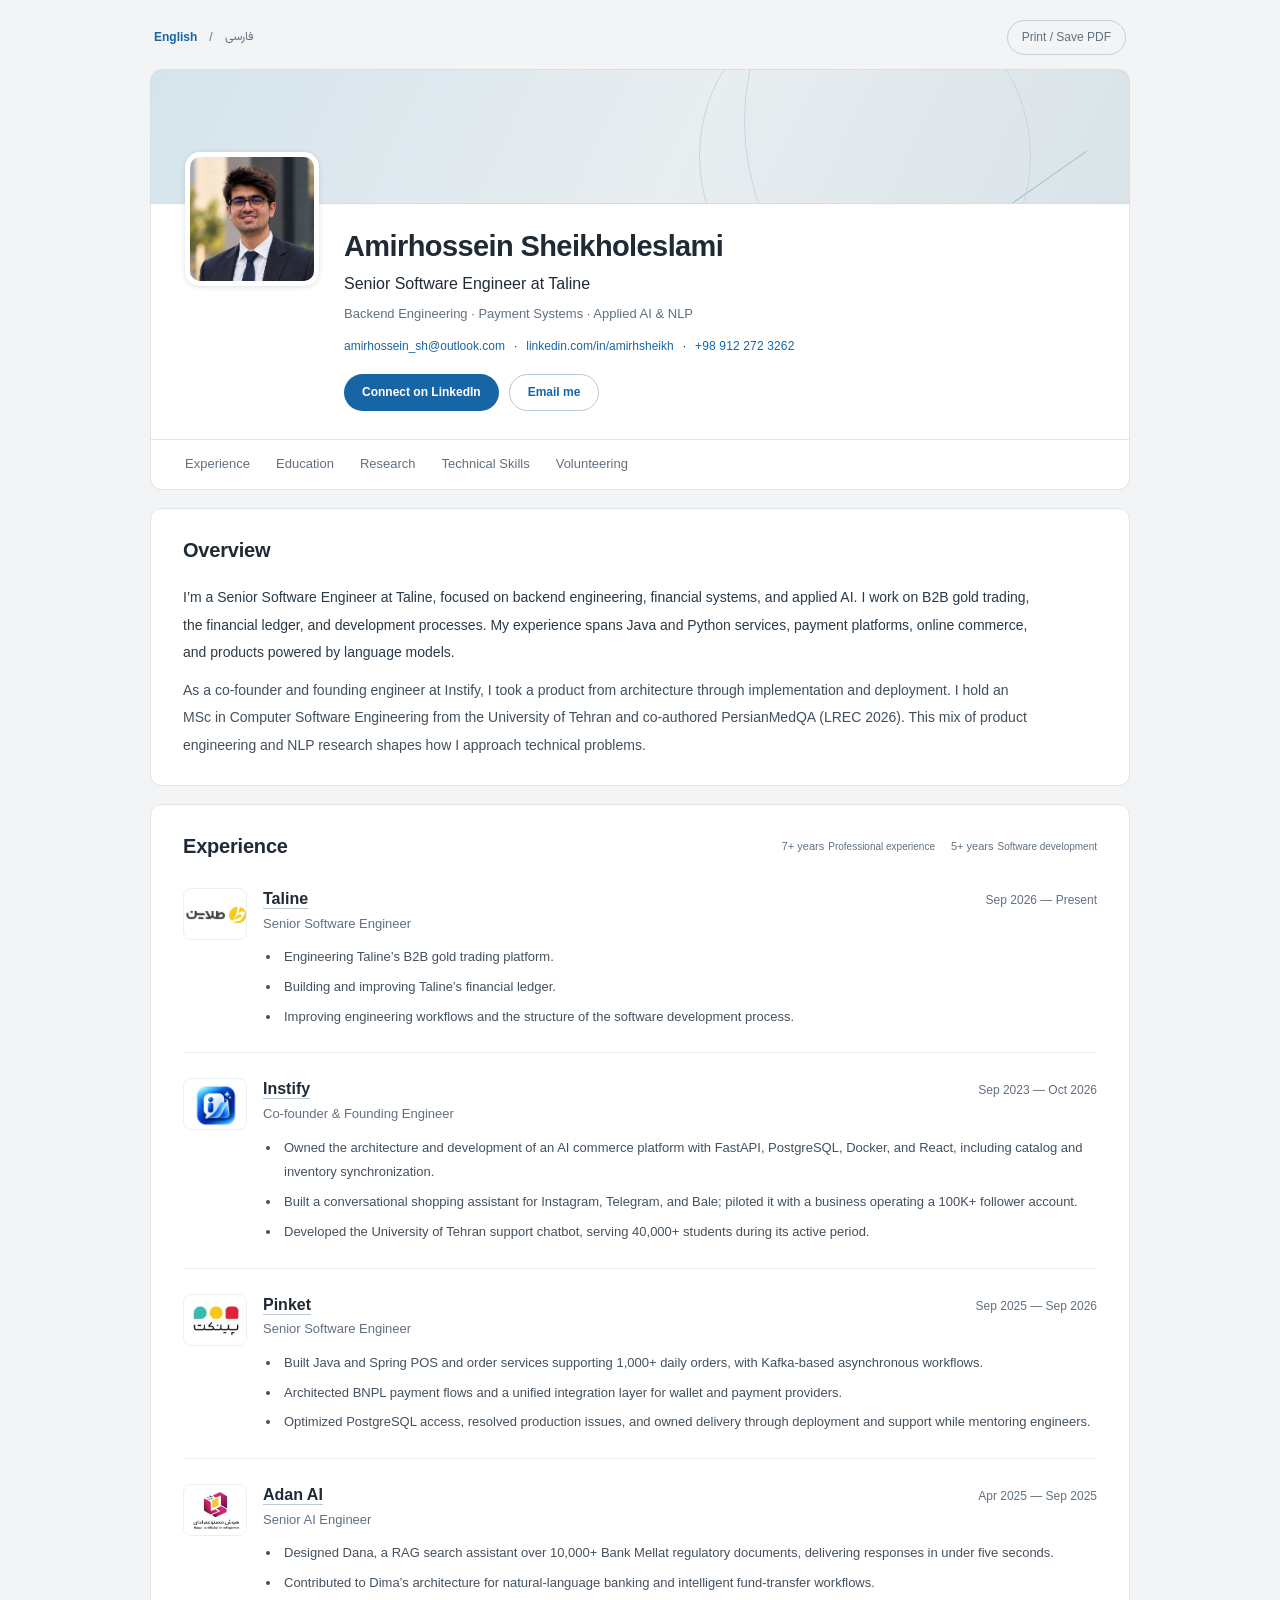
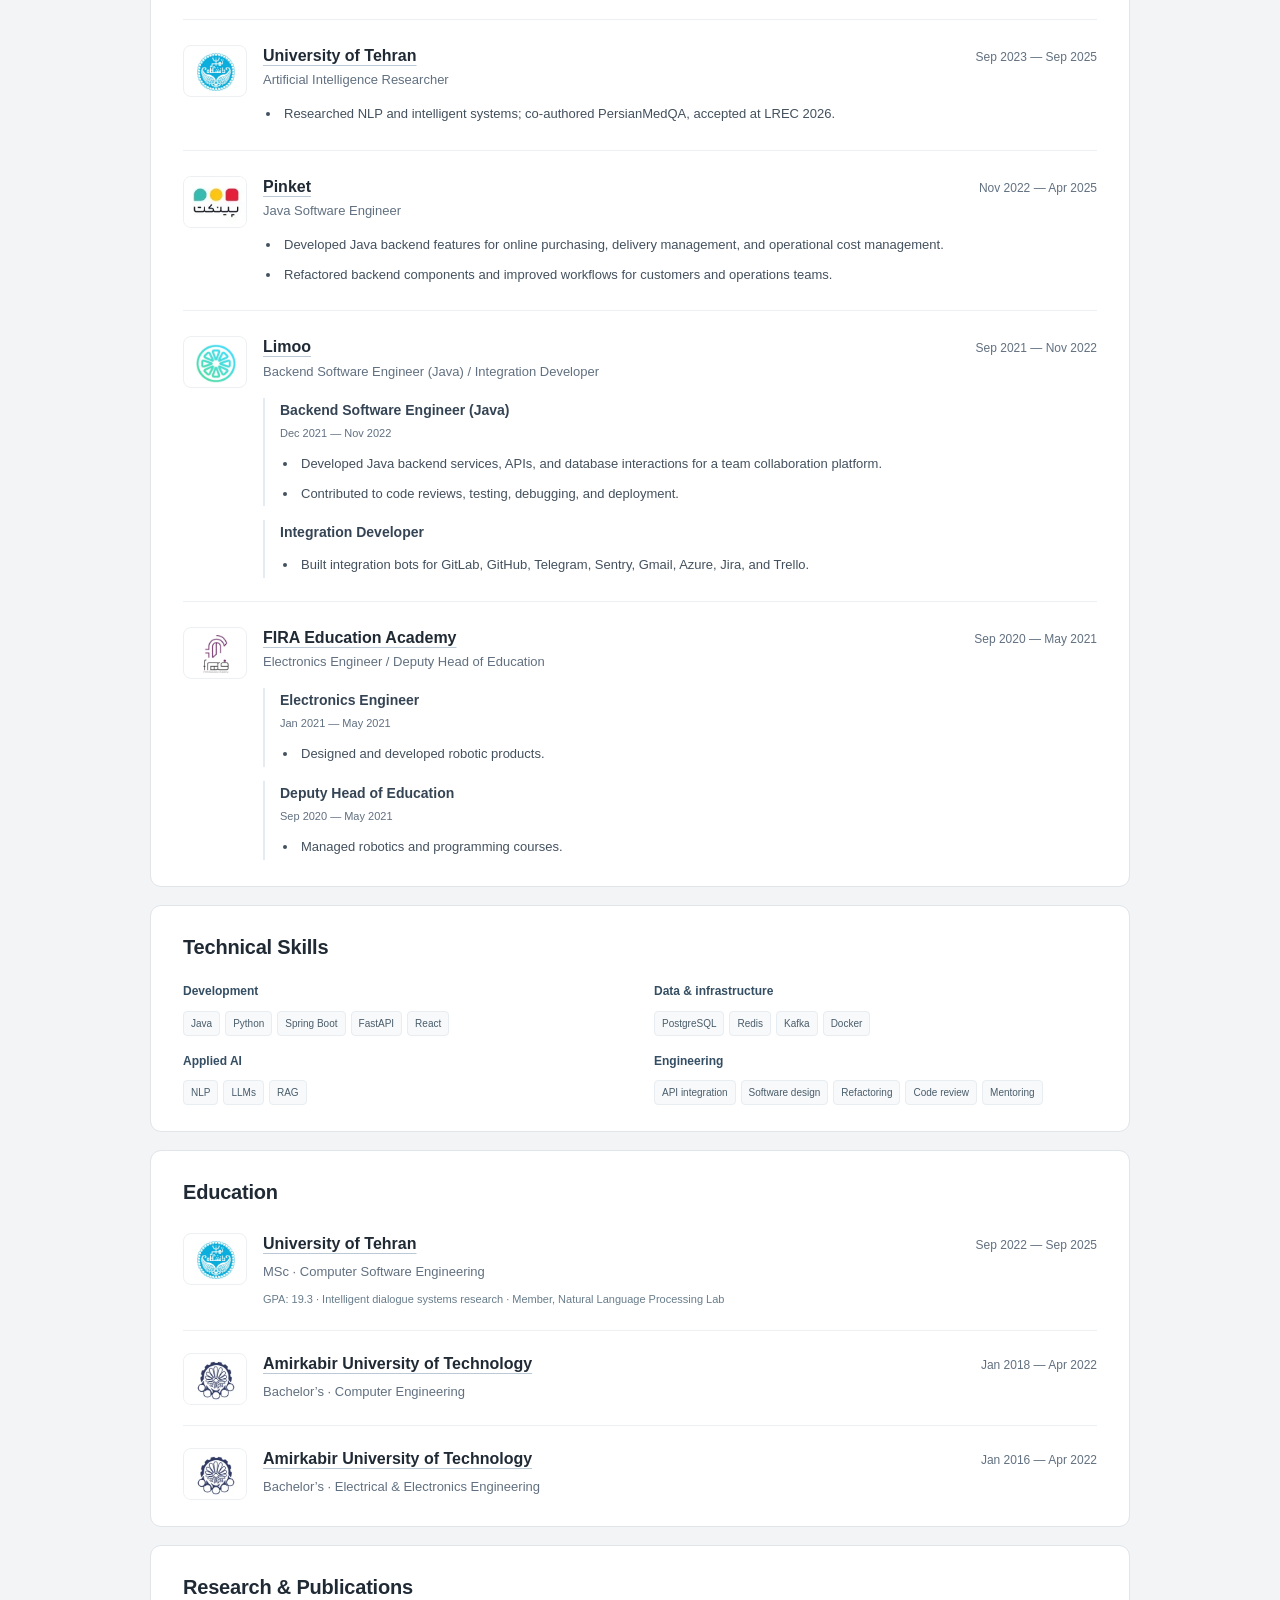
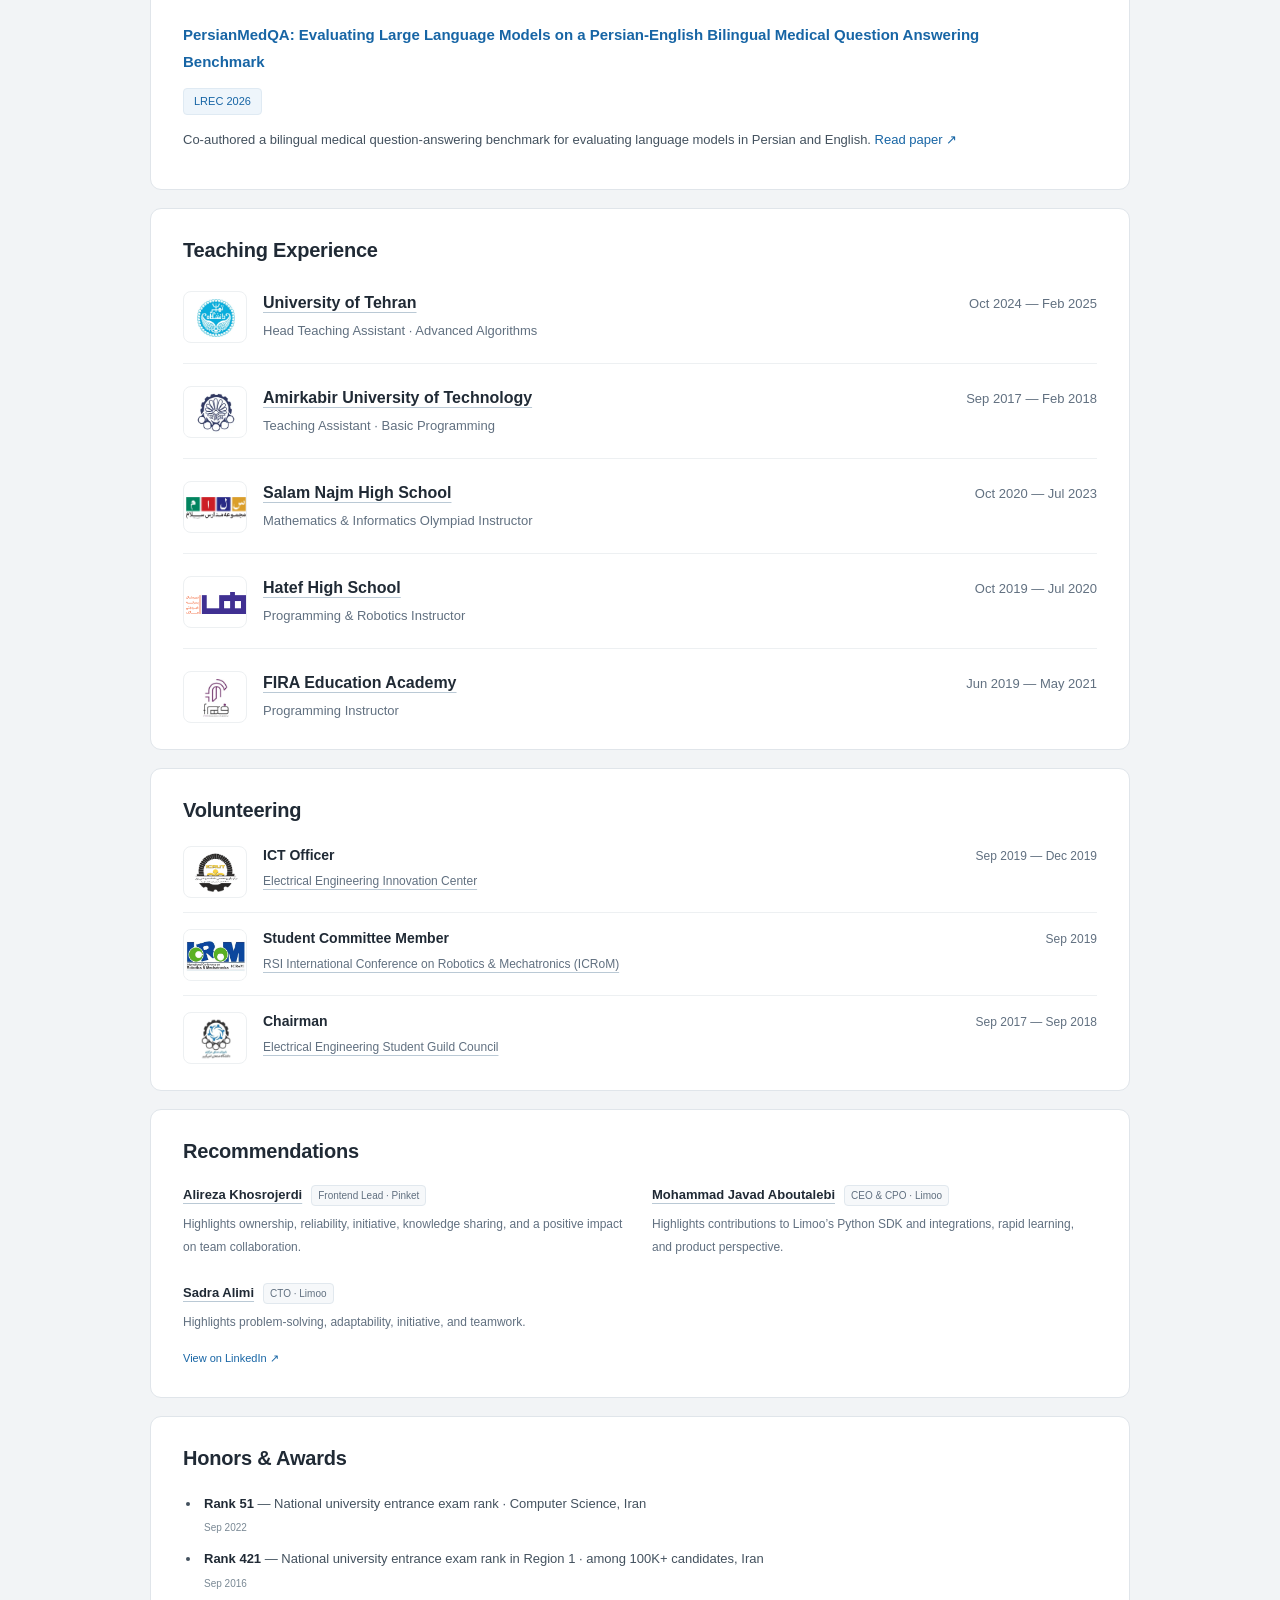
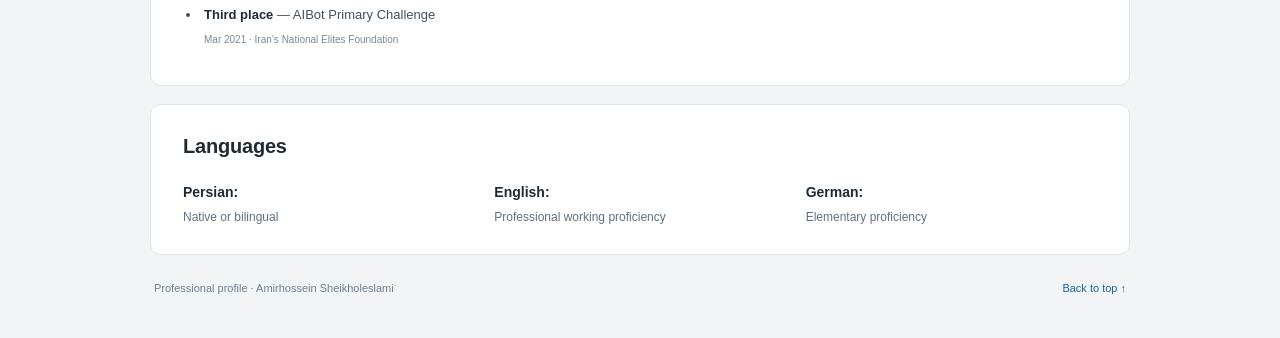
==== index.html @ 7dda1210 "Add recommender role badges and compact two-column print layout" ====
<!doctype html>
<html lang="en" dir="ltr">
<head>
<meta charset="utf-8">
<meta name="viewport" content="width=device-width, initial-scale=1">
<title>Amirhossein Sheikholeslami | Senior Software Engineer · Backend &amp; AI</title>
<meta name="description" content="Amirhossein Sheikholeslami — Senior Software Engineer at Taline. Backend engineering, Java, Python, payment systems, AI products, and NLP research.">
<meta name="author" content="Amirhossein Sheikholeslami">
<meta name="google-site-verification" content="wwUnBysTmKLNeXAAIaMJfHdvh9oscv9MyCBbN1hsWSw">
<meta name="robots" content="index, follow, max-image-preview:large">
<meta name="theme-color" content="#ffffff">
<link rel="canonical" href="https://amirhsheikh.github.io/">
<link rel="alternate" hreflang="en" href="https://amirhsheikh.github.io/">
<link rel="alternate" hreflang="fa" href="https://amirhsheikh.github.io/fa/">
<link rel="alternate" hreflang="x-default" href="https://amirhsheikh.github.io/">
<meta property="og:type" content="profile">
<meta property="og:title" content="Amirhossein Sheikholeslami | Senior Software Engineer · Backend &amp; AI">
<meta property="og:description" content="Amirhossein Sheikholeslami — Senior Software Engineer at Taline. Backend engineering, Java, Python, payment systems, AI products, and NLP research.">
<meta property="og:url" content="https://amirhsheikh.github.io/">
<meta property="og:site_name" content="Amirhossein Sheikholeslami">
<meta property="og:locale" content="en_US">
<meta property="og:locale:alternate" content="fa_IR">
<meta property="og:image" content="https://amirhsheikh.github.io/assets/images/portrait.png">
<meta property="og:image:width" content="1086">
<meta property="og:image:height" content="1448">
<meta property="og:image:alt" content="Portrait of Amirhossein Sheikholeslami">
<meta name="twitter:image" content="https://amirhsheikh.github.io/assets/images/portrait.png">
<meta name="twitter:image:alt" content="Portrait of Amirhossein Sheikholeslami">
<meta name="twitter:card" content="summary">
<meta name="twitter:title" content="Amirhossein Sheikholeslami | Senior Software Engineer · Backend &amp; AI">
<meta name="twitter:description" content="Amirhossein Sheikholeslami — Senior Software Engineer at Taline. Backend engineering, Java, Python, payment systems, AI products, and NLP research.">
<link rel="icon" href="favicon.svg" type="image/svg+xml">

<link rel="stylesheet" href="styles.css">
<script src="app.js" defer></script>
<script type="application/ld+json">{"@context": "https://schema.org", "@type": "ProfilePage", "@id": "https://amirhsheikh.github.io/#profile", "url": "https://amirhsheikh.github.io/", "name": "Amirhossein Sheikholeslami | Senior Software Engineer · Backend & AI", "inLanguage": "en", "mainEntity": {"@type": "Person", "@id": "https://amirhsheikh.github.io/#person", "name": "Amirhossein Sheikholeslami", "alternateName": ["امیرحسین شیخ‌الاسلامی", "amirhsheikh"], "url": "https://amirhsheikh.github.io/", "jobTitle": "Senior Software Engineer", "worksFor": {"@type": "Organization", "name": "Taline", "url": "https://taline.ir/"}, "sameAs": ["https://www.linkedin.com/in/amirhsheikh/"], "alumniOf": [{"@type": "CollegeOrUniversity", "name": "University of Tehran", "url": "https://ut.ac.ir/"}, {"@type": "CollegeOrUniversity", "name": "Amirkabir University of Technology", "url": "https://aut.ac.ir/"}], "knowsAbout": ["Backend engineering", "Java", "Python", "Spring Boot", "PostgreSQL", "Kafka", "Payment systems", "Natural language processing", "Artificial intelligence"], "subjectOf": {"@type": "ScholarlyArticle", "name": "PersianMedQA: Evaluating Large Language Models on a Persian-English Bilingual Medical Question Answering Benchmark", "url": "https://arxiv.org/abs/2506.00250"}, "image": "https://amirhsheikh.github.io/assets/images/portrait.png"}}</script>
</head>
<body>
<a class="skip" href="#main">Skip to content</a>
<div class="toolbar"><nav class="language-switch" aria-label="Select language"><a data-language="en" href="index.html" lang="en" hreflang="en" aria-current="page">English</a><span aria-hidden="true">/</span><a data-language="fa" href="fa/index.html" lang="fa" hreflang="fa">فارسی</a></nav><button type="button" data-print hidden>Print / Save PDF</button></div>
<div class="resume">
<div class="profile-cover" aria-hidden="true"><span></span></div>
<header class="resume-header with-portrait"><div class="portrait-frame"><img class="portrait" src="assets/images/portrait.png" alt="Portrait of Amirhossein Sheikholeslami" width="1086" height="1448" fetchpriority="high"></div><div class="identity"><h1>Amirhossein Sheikholeslami</h1><p class="subtitle">Senior Software Engineer at Taline</p><p class="profile-tagline">Backend Engineering · Payment Systems · Applied AI &amp; NLP</p><address><a href="mailto:amirhossein_sh@outlook.com" dir="ltr">amirhossein_sh@outlook.com</a><span aria-hidden="true"> · </span><a href="https://www.linkedin.com/in/amirhsheikh/" dir="ltr" target="_blank" rel="me noopener noreferrer">linkedin.com/in/amirhsheikh</a><span aria-hidden="true"> · </span><a class="phone-link" href="tel:+989122723262" dir="ltr">+98 912 272 3262</a></address><div class="profile-actions"><a class="primary-action" href="https://www.linkedin.com/in/amirhsheikh/" target="_blank" rel="noopener noreferrer">Connect on LinkedIn</a><a class="secondary-action" href="mailto:amirhossein_sh@outlook.com">Email me</a></div></div></header>
<nav class="section-nav" aria-label="Profile sections"><a href="#experience">Experience</a><a href="#education">Education</a><a href="#research">Research</a><a href="#skills">Technical Skills</a><a href="#volunteering">Volunteering</a></nav>
<main id="main">
<section aria-labelledby="summary"><h2 id="summary">Overview</h2><div class="about-copy"><p>I’m a Senior Software Engineer at Taline, focused on backend engineering, financial systems, and applied AI. I work on B2B gold trading, the financial ledger, and development processes. My experience spans Java and Python services, payment platforms, online commerce, and products powered by language models.</p><p>As a co-founder and founding engineer at Instify, I took a product from architecture through implementation and deployment. I hold an MSc in Computer Software Engineering from the University of Tehran and co-authored PersianMedQA (LREC 2026). This mix of product engineering and NLP research shapes how I approach technical problems.</p></div></section>
<section aria-labelledby="experience"><div class="experience-heading"><h2 id="experience">Experience</h2><div class="experience-highlights" aria-label="Experience at a glance"><div class="experience-metric" title="2019 — Present"><strong data-experience-start="2019-06" data-years-pattern="{years}+ years">7+ years</strong><span>Professional experience</span></div><div class="experience-metric" title="2021 — Present"><strong data-experience-start="2021-09" data-years-pattern="{years}+ years">5+ years</strong><span>Software development</span></div></div></div><article class="entry career-entry has-logo"><span class="logo-frame logo-taline"><img class="company-logo" src="assets/images/taline.webp" alt="" width="64" height="52" loading="lazy" decoding="async"></span><div class="entry-content"><div class="entry-head"><h3><a class="reference-link" href="https://taline.ir/" target="_blank" rel="noopener noreferrer">Taline</a></h3><p class="date">Sep 2026 — Present</p></div><p class="position">Senior Software Engineer</p><ul><li>Engineering Taline’s B2B gold trading platform.</li><li>Building and improving Taline’s financial ledger.</li><li>Improving engineering workflows and the structure of the software development process.</li></ul></div></article><article class="entry career-entry has-logo"><span class="logo-frame logo-instify"><img class="company-logo" src="assets/images/instify.webp" alt="" width="64" height="52" loading="lazy" decoding="async"></span><div class="entry-content"><div class="entry-head"><h3><a class="reference-link" href="https://instify.app/" target="_blank" rel="noopener noreferrer">Instify</a></h3><p class="date">Sep 2023 — Oct 2026</p></div><p class="position">Co-founder &amp; Founding Engineer</p><ul><li>Owned the architecture and development of an AI commerce platform with FastAPI, PostgreSQL, Docker, and React, including catalog and inventory synchronization.</li><li>Built a conversational shopping assistant for Instagram, Telegram, and Bale; piloted it with a business operating a 100K+ follower account.</li><li>Developed the University of Tehran support chatbot, serving 40,000+ students during its active period.</li></ul></div></article><article class="entry career-entry has-logo"><span class="logo-frame logo-pinket"><img class="company-logo" src="assets/images/pinket.webp" alt="" width="64" height="52" loading="lazy" decoding="async"></span><div class="entry-content"><div class="entry-head"><h3><a class="reference-link" href="https://pinket.com/" target="_blank" rel="noopener noreferrer">Pinket</a></h3><p class="date">Sep 2025 — Sep 2026</p></div><p class="position">Senior Software Engineer</p><ul><li>Built Java and Spring POS and order services supporting 1,000+ daily orders, with Kafka-based asynchronous workflows.</li><li>Architected BNPL payment flows and a unified integration layer for wallet and payment providers.</li><li>Optimized PostgreSQL access, resolved production issues, and owned delivery through deployment and support while mentoring engineers.</li></ul></div></article><article class="entry career-entry has-logo"><span class="logo-frame logo-adan"><img class="company-logo" src="assets/images/adan.webp" alt="" width="64" height="52" loading="lazy" decoding="async"></span><div class="entry-content"><div class="entry-head"><h3><a class="reference-link" href="https://adanai.ir/" target="_blank" rel="noopener noreferrer">Adan AI</a></h3><p class="date">Apr 2025 — Sep 2025</p></div><p class="position">Senior AI Engineer</p><ul><li>Designed Dana, a RAG search assistant over 10,000+ Bank Mellat regulatory documents, delivering responses in under five seconds.</li><li>Contributed to Dima’s architecture for natural-language banking and intelligent fund-transfer workflows.</li></ul></div></article><article class="entry career-entry has-logo"><span class="logo-frame logo-ut"><img class="company-logo" src="assets/images/ut.webp" alt="" width="64" height="52" loading="lazy" decoding="async"></span><div class="entry-content"><div class="entry-head"><h3><a class="reference-link" href="https://ut.ac.ir/" target="_blank" rel="noopener noreferrer">University of Tehran</a></h3><p class="date">Sep 2023 — Sep 2025</p></div><p class="position">Artificial Intelligence Researcher</p><ul><li>Researched NLP and intelligent systems; co-authored PersianMedQA, accepted at LREC 2026.</li></ul></div></article><article class="entry career-entry has-logo"><span class="logo-frame logo-pinket"><img class="company-logo" src="assets/images/pinket.webp" alt="" width="64" height="52" loading="lazy" decoding="async"></span><div class="entry-content"><div class="entry-head"><h3><a class="reference-link" href="https://pinket.com/" target="_blank" rel="noopener noreferrer">Pinket</a></h3><p class="date">Nov 2022 — Apr 2025</p></div><p class="position">Java Software Engineer</p><ul><li>Developed Java backend features for online purchasing, delivery management, and operational cost management.</li><li>Refactored backend components and improved workflows for customers and operations teams.</li></ul></div></article><article class="entry career-entry has-logo"><span class="logo-frame logo-limoo"><img class="company-logo" src="assets/images/limoo.webp" alt="" width="64" height="52" loading="lazy" decoding="async"></span><div class="entry-content"><div class="entry-head"><h3><a class="reference-link" href="https://www.linkedin.com/company/limoo-im/" target="_blank" rel="noopener noreferrer">Limoo</a></h3><p class="date">Sep 2021 — Nov 2022</p></div><p class="position">Backend Software Engineer (Java) / Integration Developer</p><div class="subrole"><h4>Backend Software Engineer (Java)</h4><p class="subrole-date">Dec 2021 — Nov 2022</p><ul><li>Developed Java backend services, APIs, and database interactions for a team collaboration platform.</li><li>Contributed to code reviews, testing, debugging, and deployment.</li></ul></div><div class="subrole"><h4>Integration Developer</h4><ul><li>Built integration bots for GitLab, GitHub, Telegram, Sentry, Gmail, Azure, Jira, and Trello.</li></ul></div></div></article><article class="entry career-entry has-logo"><span class="logo-frame logo-fira"><img class="company-logo" src="assets/images/fira.webp" alt="" width="64" height="52" loading="lazy" decoding="async"></span><div class="entry-content"><div class="entry-head"><h3><a class="reference-link" href="https://firaedu.ir/" target="_blank" rel="noopener noreferrer">FIRA Education Academy</a></h3><p class="date">Sep 2020 — May 2021</p></div><p class="position">Electronics Engineer / Deputy Head of Education</p><div class="subrole"><h4>Electronics Engineer</h4><p class="subrole-date">Jan 2021 — May 2021</p><ul><li>Designed and developed robotic products.</li></ul></div><div class="subrole"><h4>Deputy Head of Education</h4><p class="subrole-date">Sep 2020 — May 2021</p><ul><li>Managed robotics and programming courses.</li></ul></div></div></article></section>
<section aria-labelledby="skills"><h2 id="skills">Technical Skills</h2><div class="skill-grid"><article class="skill-card"><h3>Development</h3><ul class="skill-tags"><li lang="en" dir="ltr">Java</li><li lang="en" dir="ltr">Python</li><li lang="en" dir="ltr">Spring Boot</li><li lang="en" dir="ltr">FastAPI</li><li lang="en" dir="ltr">React</li></ul></article><article class="skill-card"><h3>Data &amp; infrastructure</h3><ul class="skill-tags"><li lang="en" dir="ltr">PostgreSQL</li><li lang="en" dir="ltr">Redis</li><li lang="en" dir="ltr">Kafka</li><li lang="en" dir="ltr">Docker</li></ul></article><article class="skill-card"><h3>Applied AI</h3><ul class="skill-tags"><li lang="en" dir="ltr">NLP</li><li lang="en" dir="ltr">LLMs</li><li lang="en" dir="ltr">RAG</li></ul></article><article class="skill-card"><h3>Engineering</h3><ul class="skill-tags"><li lang="en" dir="ltr">API integration</li><li lang="en" dir="ltr">Software design</li><li lang="en" dir="ltr">Refactoring</li><li lang="en" dir="ltr">Code review</li><li lang="en" dir="ltr">Mentoring</li></ul></article></div></section>
<section aria-labelledby="education"><h2 id="education">Education</h2><article class="entry education-entry has-logo"><span class="logo-frame logo-ut"><img class="company-logo" src="assets/images/ut.webp" alt="" width="64" height="52" loading="lazy" decoding="async"></span><div class="entry-content"><div class="entry-head"><h3><a class="reference-link" href="https://ut.ac.ir/" target="_blank" rel="noopener noreferrer">University of Tehran</a></h3><span class="date">Sep 2022 — Sep 2025</span></div><p>MSc · Computer Software Engineering</p><p class="academic-note">GPA: 19.3 · Intelligent dialogue systems research · Member, Natural Language Processing Lab</p></div></article><article class="entry education-entry has-logo"><span class="logo-frame logo-aut"><img class="company-logo" src="assets/images/aut.webp" alt="" width="64" height="52" loading="lazy" decoding="async"></span><div class="entry-content"><div class="entry-head"><h3><a class="reference-link" href="https://aut.ac.ir/" target="_blank" rel="noopener noreferrer">Amirkabir University of Technology</a></h3><span class="date">Jan 2018 — Apr 2022</span></div><p>Bachelor’s · Computer Engineering</p></div></article><article class="entry education-entry has-logo"><span class="logo-frame logo-aut"><img class="company-logo" src="assets/images/aut.webp" alt="" width="64" height="52" loading="lazy" decoding="async"></span><div class="entry-content"><div class="entry-head"><h3><a class="reference-link" href="https://aut.ac.ir/" target="_blank" rel="noopener noreferrer">Amirkabir University of Technology</a></h3><span class="date">Jan 2016 — Apr 2022</span></div><p>Bachelor’s · Electrical &amp; Electronics Engineering</p></div></article></section>
<section aria-labelledby="research"><h2 id="research">Research &amp; Publications</h2><article class="entry publication"><h3 lang="en" dir="ltr"><a href="https://arxiv.org/abs/2506.00250" target="_blank" rel="noopener noreferrer">PersianMedQA: Evaluating Large Language Models on a Persian-English Bilingual Medical Question Answering Benchmark</a></h3><p class="venue" dir="ltr">LREC 2026</p><p>Co-authored a bilingual medical question-answering benchmark for evaluating language models in Persian and English. <a href="https://arxiv.org/abs/2506.00250" target="_blank" rel="noopener noreferrer">Read paper ↗</a></p></article></section>
<section aria-labelledby="teaching"><h2 id="teaching">Teaching Experience</h2><div class="teaching-list"><article class="entry education-entry has-logo teaching-entry"><span class="logo-frame logo-ut"><img class="company-logo" src="assets/images/ut.webp" alt="" width="64" height="52" loading="lazy" decoding="async"></span><div class="entry-content"><div class="entry-head"><h3><a class="reference-link" href="https://ut.ac.ir/" target="_blank" rel="noopener noreferrer">University of Tehran</a></h3><p class="date">Oct 2024 — Feb 2025</p></div><p>Head Teaching Assistant · Advanced Algorithms</p></div></article><article class="entry education-entry has-logo teaching-entry"><span class="logo-frame logo-aut"><img class="company-logo" src="assets/images/aut.webp" alt="" width="64" height="52" loading="lazy" decoding="async"></span><div class="entry-content"><div class="entry-head"><h3><a class="reference-link" href="https://aut.ac.ir/" target="_blank" rel="noopener noreferrer">Amirkabir University of Technology</a></h3><p class="date">Sep 2017 — Feb 2018</p></div><p>Teaching Assistant · Basic Programming</p></div></article><article class="entry education-entry has-logo teaching-entry"><span class="logo-frame logo-salam"><img class="company-logo" src="assets/images/salam.png" alt="" width="64" height="52" loading="lazy" decoding="async"></span><div class="entry-content"><div class="entry-head"><h3><a class="reference-link" href="https://salamsch.org/branches/najm-sagheb/" target="_blank" rel="noopener noreferrer">Salam Najm High School</a></h3><p class="date">Oct 2020 — Jul 2023</p></div><p>Mathematics &amp; Informatics Olympiad Instructor</p></div></article><article class="entry education-entry has-logo teaching-entry"><span class="logo-frame logo-hatef"><img class="company-logo" src="assets/images/hatef.png" alt="" width="64" height="52" loading="lazy" decoding="async"></span><div class="entry-content"><div class="entry-head"><h3><a class="reference-link" href="https://hatefschool.ir/" target="_blank" rel="noopener noreferrer">Hatef High School</a></h3><p class="date">Oct 2019 — Jul 2020</p></div><p>Programming &amp; Robotics Instructor</p></div></article><article class="entry education-entry has-logo teaching-entry"><span class="logo-frame logo-fira"><img class="company-logo" src="assets/images/fira.webp" alt="" width="64" height="52" loading="lazy" decoding="async"></span><div class="entry-content"><div class="entry-head"><h3><a class="reference-link" href="https://firaedu.ir/" target="_blank" rel="noopener noreferrer">FIRA Education Academy</a></h3><p class="date">Jun 2019 — May 2021</p></div><p>Programming Instructor</p></div></article></div></section>
<section aria-labelledby="volunteering"><h2 id="volunteering">Volunteering</h2><div class="volunteer-list"><article class="volunteer-entry"><span class="logo-frame logo-icaut"><img class="company-logo" src="assets/images/icaut.png" alt="" width="64" height="52" loading="lazy" decoding="async"></span><div><div class="entry-head"><h3>ICT Officer</h3><p class="date">Sep 2019 — Dec 2019</p></div><p><a class="reference-link" href="https://aut.ac.ir/" target="_blank" rel="noopener noreferrer">Electrical Engineering Innovation Center</a></p></div></article><article class="volunteer-entry"><span class="logo-frame logo-icrom"><img class="company-logo" src="assets/images/icrom.png" alt="" width="64" height="52" loading="lazy" decoding="async"></span><div><div class="entry-head"><h3>Student Committee Member</h3><p class="date">Sep 2019</p></div><p><a class="reference-link" href="https://www.linkedin.com/company/icrom/" target="_blank" rel="noopener noreferrer">RSI International Conference on Robotics &amp; Mechatronics (ICRoM)</a></p></div></article><article class="volunteer-entry"><span class="logo-frame logo-council"><img class="company-logo" src="assets/images/council.png" alt="" width="64" height="52" loading="lazy" decoding="async"></span><div><div class="entry-head"><h3>Chairman</h3><p class="date">Sep 2017 — Sep 2018</p></div><p><a class="reference-link" href="https://aut.ac.ir/" target="_blank" rel="noopener noreferrer">Electrical Engineering Student Guild Council</a></p></div></article></div></section>
<section aria-labelledby="recommendations"><h2 id="recommendations">Recommendations</h2><div class="recommendations-list"><article><div class="recommender-heading"><h3><a class="reference-link" href="https://www.linkedin.com/in/alireza-khosrojerdi-11bb021b1/" target="_blank" rel="noopener noreferrer">Alireza Khosrojerdi</a></h3><span class="role-badge" title="Role at the time of recommendation">Frontend Lead · Pinket</span></div><p>Highlights ownership, reliability, initiative, knowledge sharing, and a positive impact on team collaboration.</p></article><article><div class="recommender-heading"><h3><a class="reference-link" href="https://www.linkedin.com/in/mohammad-javad-aboutalebi/" target="_blank" rel="noopener noreferrer">Mohammad Javad Aboutalebi</a></h3><span class="role-badge" title="Role at the time of recommendation">CEO &amp; CPO · Limoo</span></div><p>Highlights contributions to Limoo’s Python SDK and integrations, rapid learning, and product perspective.</p></article><article><div class="recommender-heading"><h3><a class="reference-link" href="https://www.linkedin.com/in/sadra-alimi-7aa583171/" target="_blank" rel="noopener noreferrer">Sadra Alimi</a></h3><span class="role-badge" title="Role at the time of recommendation">CTO · Limoo</span></div><p>Highlights problem-solving, adaptability, initiative, and teamwork.</p></article></div><a class="section-source" href="https://www.linkedin.com/in/amirhsheikh/" target="_blank" rel="noopener noreferrer">View on LinkedIn ↗</a></section>
<section aria-labelledby="honors"><h2 id="honors">Honors &amp; Awards</h2><ul class="honors"><li><div><strong>Rank 51</strong> — National university entrance exam rank · Computer Science, Iran</div><span class="honor-date">Sep 2022</span></li><li><div><strong>Rank 421</strong> — National university entrance exam rank in Region 1 · among 100K+ candidates, Iran</div><span class="honor-date">Sep 2016</span></li><li><div><strong>Third place</strong> — AIBot Primary Challenge</div><span class="honor-date">Mar 2021 · Iran’s National Elites Foundation</span></li></ul></section>
<section aria-labelledby="languages"><h2 id="languages">Languages</h2><ul class="languages-list"><li><strong>Persian:</strong> Native or bilingual</li><li><strong>English:</strong> Professional working proficiency</li><li><strong>German:</strong> Elementary proficiency</li></ul></section>
</main>
<footer><span>Professional profile · Amirhossein Sheikholeslami</span><a href="#main">Back to top ↑</a></footer>
</div>
</body>
</html>
---- styles.css ----
@font-face{font-family:Vazirmatn;src:url('assets/fonts/Vazirmatn.woff2') format('woff2');font-weight:100 900;font-display:swap}
@font-face{font-family:'Latin Modern';src:url('assets/fonts/lmroman10-regular.otf') format('opentype');font-weight:400;font-display:swap}
@font-face{font-family:'Latin Modern';src:url('assets/fonts/lmroman10-bold.otf') format('opentype');font-weight:700;font-display:swap}
:root{color-scheme:light;--ink:#202a35;--muted:#617080;--line:#e0e5ea;--blue:#1765a5;--paper:#fff;--surface:#f2f4f6}*{box-sizing:border-box}html{scroll-behavior:smooth;scroll-padding-top:24px}body{margin:0;background:var(--surface);color:var(--ink);font:15px/1.75 -apple-system,BlinkMacSystemFont,'Segoe UI',Arial,sans-serif;-webkit-font-smoothing:antialiased}a{color:var(--blue);text-decoration:none;text-underline-offset:3px}a:hover{text-decoration:underline}a:focus-visible,button:focus-visible{outline:3px solid #1765a5;outline-offset:4px}button{font:inherit;cursor:pointer}button[hidden]{display:none}.toolbar{max-width:980px;margin:auto;padding:20px 4px 14px;display:flex;justify-content:space-between;align-items:center;gap:20px;font-size:12px;color:var(--muted)}.language-switch{display:flex;gap:12px;align-items:center;direction:ltr}.language-switch a{padding:4px 0;color:var(--muted)}.language-switch a[aria-current=page]{color:var(--blue);font-weight:700}.language-switch a[lang=fa]{font-family:Vazirmatn,Tahoma,sans-serif}.toolbar button{padding:6px 14px;border:1px solid #c6cfd7;border-radius:18px;background:transparent;color:var(--muted);font-size:12px}.toolbar button:hover{background:#fff}.resume{max-width:980px;margin:0 auto 40px}.profile-cover{height:135px;background:#dce6ec;position:relative;overflow:hidden;border:1px solid #d3dfe6;border-radius:12px 12px 0 0;background-image:linear-gradient(115deg,#d5e4ec,#e8edf0 55%,#d9e3e8)}.profile-cover:before,.profile-cover:after{content:'';position:absolute;inset-inline-end:10%;top:-80px;width:330px;height:330px;border:1px solid #c6d6df;border-radius:50%}.profile-cover:after{inset-inline-end:-12%;top:-200px;width:500px;height:500px}.profile-cover span{position:absolute;bottom:25px;inset-inline-end:34px;width:92px;height:1px;background:#a9beca;transform:rotate(-35deg)}.resume-header{background:white;padding:28px 34px;border:1px solid var(--line);border-top:0;text-align:start}.resume-header.with-portrait{display:flex;align-items:flex-start;gap:25px;padding-top:0}.portrait-frame{position:relative;flex:0 0 134px;width:134px;height:134px;overflow:hidden;border-radius:15px;background:#fff;border:5px solid white;box-shadow:0 1px 5px #192a3b25;margin-top:-52px;z-index:1}.portrait-frame .portrait{display:block;position:absolute;width:180%;max-width:none;height:auto;left:-35%;top:-27%}.identity{min-width:0;flex:1;padding-top:22px}h1{margin:0 0 3px;font-size:29px;line-height:1.4;font-weight:700;letter-spacing:-.6px}.subtitle{font-size:16px;margin:0 0 5px;font-weight:500}.profile-tagline{font-size:13px;line-height:1.7;color:var(--muted);margin:0 0 10px}.resume-header address{font-style:normal;font-size:12px;display:flex;align-items:center;flex-wrap:wrap;gap:0 9px;line-height:1.9;overflow-wrap:anywhere;direction:ltr;justify-content:flex-start}.profile-actions{display:flex;gap:10px;flex-wrap:wrap;margin-top:17px;font-size:12px;font-weight:600}.profile-actions a{display:inline-flex;align-items:center;justify-content:center;padding:7px 18px;min-height:35px;border-radius:20px}.primary-action{background:var(--blue);color:#fff}.primary-action:hover{background:#0e5088;text-decoration:none}.secondary-action{border:1px solid #b6c9da;color:var(--blue)}.secondary-action:hover{background:#f1f7fc;text-decoration:none}.section-nav{display:flex;gap:26px;align-items:center;overflow:auto;background:white;padding:13px 34px;border:1px solid var(--line);border-top:0;border-radius:0 0 12px 12px;font-size:13px}.section-nav a{white-space:nowrap;color:var(--muted)}.section-nav a:hover{color:var(--blue)}main>section{background:white;border:1px solid var(--line);border-radius:11px;padding:26px 32px;margin-top:18px}h2{margin:0 0 19px;font-size:20px;line-height:1.5;font-weight:650;letter-spacing:-.2px}p{margin:0 0 10px}#main>section:first-child>p{max-width:850px;line-height:1.95;font-size:14px;color:#42505e;margin-bottom:0}h3{font-size:16px;line-height:1.6;font-weight:650;margin:0;color:var(--ink)}h4{font-size:14px;margin:16px 0 6px;font-weight:600;color:#354454}.entry{margin:0}.entry.has-logo{display:grid;grid-template-columns:64px minmax(0,1fr);gap:16px;align-items:start}.entry-content{min-width:0}.career-entry{padding:7px 0 23px}.career-entry+.career-entry{border-top:1px solid #edf0f2;padding-top:23px}.career-entry:last-child{padding-bottom:0}.logo-frame{position:relative;display:block;flex-shrink:0;width:64px;height:52px;overflow:hidden;border:1px solid #edf0f2;border-radius:8px;background:#fff;margin-top:2px}.company-logo{position:absolute;display:block;max-width:none;height:auto;object-fit:contain}.entry-head{display:flex;align-items:baseline;justify-content:space-between;gap:20px}.date{font-size:12px;color:var(--muted);white-space:nowrap;margin:0;font-weight:400}.position{font-size:13px;color:var(--muted);margin:1px 0 10px}.entry ul{padding-inline-start:18px;margin:8px 0 0}.entry li{padding-inline-start:3px;margin-bottom:7px;font-size:13px;line-height:1.9;color:#43515e}.entry li:last-child{margin-bottom:0}.entry ul:empty{display:none}.subrole{border-inline-start:2px solid #e4ebf1;padding-inline-start:15px}.subrole h4{margin-top:14px}.education-entry{padding:5px 0 20px}.education-entry+.education-entry{border-top:1px solid #edf0f2;padding-top:20px}.education-entry:last-child{padding-bottom:0}.education-entry p{font-size:13px;color:var(--muted);margin:4px 0 0}.publication h3{font-size:15px;line-height:1.8;font-weight:600;max-width:800px}.publication p{font-size:13px;color:#43515e;line-height:1.9}.publication .venue{display:inline-block;color:var(--blue);background:#eef5fb;border:1px solid #dfeaf3;padding:2px 10px;border-radius:4px;font-size:11px;margin:13px 0}.skills-list{margin:0;font-size:13px}.skills-list>div{display:grid;grid-template-columns:160px 1fr;gap:20px;padding:10px 0}.skills-list>div+div{border-top:1px solid #f0f2f4}.skills-list dt{font-weight:600}.skills-list dd{margin:0;color:#465765;unicode-bidi:isolate;line-height:1.9}.honors{padding-inline-start:18px;margin:0}.honors li{font-size:13px;color:#43515e;line-height:1.9;margin-bottom:10px;padding-inline-start:3px}.honors strong{color:var(--ink);font-weight:600}.languages-list{display:grid;grid-template-columns:repeat(3,1fr);gap:20px;list-style:none;margin:0;padding:0;font-size:12px;color:var(--muted)}.languages-list strong{display:block;font-size:14px;margin-bottom:3px;color:var(--ink);font-weight:600}footer{font-size:11px;color:#70808e;display:flex;justify-content:space-between;gap:20px;padding:24px 4px 0}.skip{position:fixed;top:-100px;inset-inline-start:20px;z-index:20;background:white;padding:12px}.skip:focus{top:10px}html[lang=fa] body{font-family:Vazirmatn,Tahoma,sans-serif;line-height:1.95}html[lang=fa] h1{font-size:28px;letter-spacing:0;line-height:1.7}html[lang=fa] .subtitle{font-size:15px}html[lang=fa] .identity{padding-top:18px}html[lang=fa] .resume-header address{justify-content:flex-end;font-family:-apple-system,BlinkMacSystemFont,'Segoe UI',Arial,sans-serif;font-size:12px}html[lang=fa] .profile-tagline{font-size:12px}html[lang=fa] h2{font-size:18px;letter-spacing:0;font-weight:650}html[lang=fa] h3{font-size:15px;line-height:1.9}html[lang=fa] .entry li{font-size:13px;line-height:2.05}html[lang=fa] .date{font-size:11px}html[lang=fa] .skills-list dd{font-family:-apple-system,BlinkMacSystemFont,'Segoe UI',Arial,sans-serif;font-size:13px}html[lang=fa] .publication h3{font-family:-apple-system,BlinkMacSystemFont,'Segoe UI',Arial,sans-serif;font-size:15px;line-height:1.8}html[lang=fa] .profile-actions{font-size:12px}html[lang=fa] .section-nav{font-size:12px}@media screen and (max-width:1020px){.toolbar,.resume{margin-inline:20px}.entry-head{gap:16px}}@media screen and (max-width:640px){body{font-size:14px}.toolbar{padding:14px 1px 11px;margin-inline:15px}.resume{margin-inline:12px;margin-bottom:24px}.profile-cover{height:105px}.resume-header,.resume-header.with-portrait{padding:0 20px 23px;display:block}.portrait-frame{width:104px;height:104px;margin-top:-45px;border-width:4px}.identity,html[lang=fa] .identity{padding-top:13px}h1{font-size:25px}.subtitle{font-size:15px}.profile-tagline{font-size:12px}.resume-header address{font-size:11px;gap:2px 6px}.resume-header address>span{display:none}.resume-header address{flex-direction:column;align-items:flex-start}.section-nav{padding:12px 20px;gap:22px;font-size:12px}main>section{padding:21px 19px;margin-top:13px}h2{font-size:18px;margin-bottom:16px}h3{font-size:15px}.entry.has-logo{grid-template-columns:52px minmax(0,1fr);gap:10px}.logo-frame{width:52px;height:48px;transform-origin:top left}.entry-head{flex-direction:column;gap:1px}.date{font-size:11px}.position{font-size:12px}.entry li{font-size:12px;line-height:1.95}.entry ul{padding-inline-start:15px}.career-entry+.career-entry{padding-top:19px}.skills-list>div{grid-template-columns:1fr;gap:3px;padding-block:11px}.skills-list dd{font-size:12px}.languages-list{grid-template-columns:1fr;gap:15px}.languages-list strong{display:inline;font-size:13px}.honors li{font-size:12px}footer{font-size:10px;padding-inline:5px}html[lang=fa] h1{font-size:25px}html[lang=fa] .resume-header address{align-items:flex-end;font-size:11px}html[lang=fa] h3{font-size:14px}html[lang=fa] h2{font-size:17px}html[lang=fa] .entry li{font-size:12px}html[lang=fa] .entry-head{gap:1px}.subrole{padding-inline-start:10px}h4{font-size:13px}.profile-actions a{padding:7px 15px}}

@media(prefers-reduced-motion:reduce){html{scroll-behavior:auto}}

/* Optical logo sizing */
.logo-adan .company-logo{width:57.143px;height:auto;left:3.571px;top:-1.857px}
.logo-aut .company-logo{width:75.315px;height:auto;left:-5.658px;top:2.550px}
.logo-fira .company-logo{width:38.000px;height:auto;left:13.000px;top:7.000px}
.logo-instify .company-logo{width:44.444px;height:auto;left:9.778px;top:3.667px}
.logo-limoo .company-logo{width:39.175px;height:auto;left:12.412px;top:6.412px}
.logo-pinket .company-logo{width:67.647px;height:auto;left:-1.824px;top:-9.853px}
.logo-taline .company-logo{width:64.982px;height:auto;left:-0.383px;top:15.603px}
.logo-ut .company-logo{width:38.000px;height:auto;left:13.000px;top:7.000px}
@media screen and (max-width:640px){.logo-adan .company-logo{width:46.429px;left:2.902px;top:1.366px}
.logo-aut .company-logo{width:61.194px;left:-4.597px;top:4.947px}
.logo-fira .company-logo{width:30.875px;left:10.562px;top:8.562px}
.logo-instify .company-logo{width:36.111px;left:7.944px;top:5.854px}
.logo-limoo .company-logo{width:31.830px;left:10.085px;top:8.085px}
.logo-pinket .company-logo{width:54.963px;left:-1.482px;top:-5.131px}
.logo-taline .company-logo{width:52.798px;left:-0.311px;top:15.552px}
.logo-ut .company-logo{width:30.875px;left:10.562px;top:8.562px}}

.resume-header address .phone-link{white-space:nowrap;font-family:-apple-system,BlinkMacSystemFont,"Segoe UI",Arial,sans-serif;font-variant-numeric:tabular-nums;unicode-bidi:isolate;letter-spacing:.15px}
/* Technical identity and an evidence-based skills overview. */
.core-stack{display:flex;flex-wrap:wrap;gap:6px;list-style:none;margin:11px 0 13px;padding:0}.core-stack li{font-family:-apple-system,BlinkMacSystemFont,'Segoe UI',Arial,sans-serif;font-size:10px;line-height:1.5;color:#3d627e;border:1px solid #e0e9ef;background:#f4f8fb;border-radius:4px;padding:4px 8px}.about-copy{max-width:850px}.about-copy p{font-size:14px;line-height:1.95;color:#42505e;margin:0 0 15px}.about-copy p:first-child{color:#293a48}.about-copy p:last-child{margin-bottom:0}.section-intro{color:var(--muted);font-size:13px;line-height:1.9;margin:-7px 0 20px}.skill-grid{display:grid;grid-template-columns:repeat(2,minmax(0,1fr));gap:14px}.skill-card{border:1px solid #e5eaef;border-radius:8px;padding:17px 17px 18px;background:#fafcfd;min-width:0}.skill-card h3{font-size:13px;font-weight:650;margin:0 0 12px;line-height:1.8;color:#344e63}.skill-tags{display:flex;flex-wrap:wrap;gap:7px;list-style:none;margin:0;padding:0}.skill-tags li{font-size:11px;color:#4a5d6b;border:1px solid #e0e7ed;border-radius:4px;background:#fff;padding:4px 8px;line-height:1.7;overflow-wrap:anywhere}.skill-tags li[lang=en]{font-family:-apple-system,BlinkMacSystemFont,'Segoe UI',Arial,sans-serif}.skill-tags li[lang=fa]{font-family:Vazirmatn,Tahoma,sans-serif}.skill-tags li::marker{content:''}html[lang=fa] .about-copy p{font-size:14px;line-height:2.1}html[lang=fa] .skill-card h3{font-size:13px}html[lang=fa] .section-intro{font-size:12px}html[lang=fa] .core-stack{direction:rtl}@media screen and (max-width:640px){.core-stack{margin-block:10px 12px;gap:5px}.core-stack li{font-size:10px;padding:3px 7px}.skill-grid{grid-template-columns:1fr;gap:11px}.skill-card{padding:15px}.about-copy p,html[lang=fa] .about-copy p{font-size:13px}.section-intro{font-size:12px}.skill-tags li{font-size:11px}.skill-card h3{font-size:13px}}
/* Compact skills and shorter reading rhythm. */
.skill-grid{gap:15px 28px}.skill-card{background:none;border:0;border-radius:0;padding:0}.skill-card h3{margin-bottom:8px;font-size:12px}.skill-tags{gap:5px}.skill-tags li{font-size:10px;padding:3px 7px;background:#f7f9fb;border-color:#e8edf1}.about-copy p{margin-bottom:11px}.entry li{margin-bottom:5px}@media screen and (max-width:640px){.skill-grid{gap:15px}.skill-card{padding:0}.skill-card h3,html[lang=fa] .skill-card h3{font-size:12px}.skill-tags li{font-size:10px}}

.subrole .subrole-date{font-size:11px;line-height:1.8;color:var(--muted);margin:2px 0 8px}.subrole h4{margin-bottom:2px}
/* Additional profile sections stay compact and follow the same visual rhythm. */
.volunteer-list{display:grid;gap:0}.volunteer-entry{display:grid;grid-template-columns:64px minmax(0,1fr);gap:16px;align-items:start;padding:14px 0}.volunteer-entry:first-child{padding-top:0}.volunteer-entry:last-child{padding-bottom:0}.volunteer-entry+.volunteer-entry{border-top:1px solid #edf0f2}.volunteer-entry h3{font-size:14px}.volunteer-entry p:not(.date){font-size:12px;color:var(--muted);margin:4px 0 0}.volunteer-mark{display:flex;width:64px;height:52px;align-items:center;justify-content:center;font-size:22px;font-weight:400;color:#728b9c;background:#f5f8fa;border:1px solid #edf0f2;border-radius:8px}.academic-note{font-size:11px!important;color:#687d8b!important;line-height:1.9!important;margin-top:6px!important}.project-grid{display:grid;grid-template-columns:repeat(2,minmax(0,1fr));gap:14px}.project-card{border:1px solid #e4eaf0;border-radius:8px;padding:18px;background:#fcfdfe;min-width:0}.project-card h3{font-size:15px;margin:0 0 9px}.project-card>p{font-size:12px;line-height:1.9;color:#536676;margin:0 0 12px}.project-card .project-org{font-size:10px;color:#748695;margin-bottom:5px}.project-stack{list-style:none;padding:0;margin:0;display:flex;flex-wrap:wrap;gap:5px 12px;font:10px/1.7 -apple-system,BlinkMacSystemFont,'Segoe UI',Arial,sans-serif;color:#617b8f}.project-card details{margin-top:13px;border-top:1px solid #edf0f2;padding-top:10px;font-size:11px}.project-card summary{cursor:pointer;color:var(--blue)}.project-card details p{font-size:12px;line-height:1.9;color:var(--muted);margin:9px 0 0}.recommendations-list{display:grid;grid-template-columns:repeat(2,minmax(0,1fr));gap:24px}.recommendations-list h3{font-size:13px;margin-bottom:7px}.recommendations-list p{font-size:12px;line-height:1.9;color:var(--muted);margin-bottom:0}.section-source{display:inline-block;font-size:11px;margin-top:16px}.honor-date{display:block;font-size:10px;color:#7a8995;margin-top:2px}html[lang=fa] .volunteer-entry h3{font-size:13px}html[lang=fa] .volunteer-entry p:not(.date){font-size:12px}html[lang=fa] .project-card h3{font-size:14px}@media screen and (max-width:640px){.volunteer-entry{grid-template-columns:52px minmax(0,1fr);gap:10px}.volunteer-mark{width:52px;height:48px}.project-grid,.recommendations-list{grid-template-columns:1fr;gap:14px}.project-card{padding:15px}.volunteer-entry h3{font-size:13px}.academic-note{font-size:10px!important}.recommendations-list article+article{border-top:1px solid #edf0f2;padding-top:14px}}

/* Supplied volunteering logos; optical sizing preserves each original mark. */
.logo-icrom .company-logo{width:65.143px;height:auto;left:0.143px;top:-4.571px}
.logo-council .company-logo{width:41.530px;height:auto;left:11.183px;top:5.235px}
.logo-icaut .company-logo{width:46.016px;height:auto;left:7.653px;top:1.277px}
@media screen and (max-width:640px){.logo-icrom .company-logo{width:52.929px;left:0.116px;top:-0.839px}
.logo-council .company-logo{width:33.743px;left:9.086px;top:7.128px}
.logo-icaut .company-logo{width:37.388px;left:6.218px;top:3.913px}}

/* Supplied school marks use the same optical envelope. */
.logo-salam .company-logo{width:60.423px;height:auto;left:1.819px;top:15.124px}
.logo-hatef .company-logo{width:60.000px;height:auto;left:2.000px;top:15.189px}
@media screen and (max-width:640px){.logo-salam .company-logo{width:49.094px;left:1.478px;top:15.163px}
.logo-hatef .company-logo{width:48.750px;left:1.625px;top:15.216px}}

.experience-heading{display:flex;align-items:center;justify-content:space-between;flex-wrap:wrap;gap:8px 20px;margin-bottom:18px}.experience-heading h2{margin:0}.experience-highlights{display:flex;flex-wrap:wrap;gap:6px 16px;color:var(--muted)}.experience-metric{display:flex;align-items:baseline;gap:4px;font-size:10px;line-height:1.7}.experience-metric strong{font-size:11px;font-weight:500;color:var(--muted)}@media screen and (max-width:640px){.experience-heading{gap:6px 14px}.experience-highlights{gap:4px 12px}}

.reference-link{color:inherit;text-decoration:underline;text-decoration-color:#bac9d5;text-decoration-thickness:1px;text-underline-offset:4px}.reference-link:hover{color:var(--blue);text-decoration-color:currentColor}

/* A4 print layout: preserve links, keep compact sections and roles together. */
@page{size:A4;margin:12mm}


.recommender-heading{display:flex;align-items:baseline;flex-wrap:wrap;gap:5px 9px;margin-bottom:7px}.recommender-heading h3{margin-bottom:0}.role-badge{display:inline-block;font-size:10px;font-weight:400;line-height:1.7;border:1px solid #e1e8ee;border-radius:4px;padding:1px 6px;background:#f6f8fa;color:var(--muted)}
/* Flow the print document into two continuous columns instead of a long single column. */




@media print{

 html{scroll-behavior:auto}
 body,html[lang=fa] body{background:#fff;color:#202a35;font-size:9pt;line-height:1.55;-webkit-print-color-adjust:exact;print-color-adjust:exact}
 .toolbar,.profile-cover,.section-nav,.skip,footer,.profile-actions{display:none!important}
 .resume{max-width:none;margin:0;padding:0}
 .resume-header,.resume-header.with-portrait{border:0;padding:0 0 10pt;display:flex;gap:14pt;break-inside:avoid}
 .portrait-frame{width:58pt;height:58pt;flex-basis:58pt;margin:0;border:0;box-shadow:none;border-radius:4pt}
 .identity,html[lang=fa] .identity{padding-top:0}
 h1,html[lang=fa] h1{font-size:20pt;line-height:1.5}
 .subtitle,html[lang=fa] .subtitle{font-size:10pt}
 .profile-tagline,html[lang=fa] .profile-tagline{font-size:8pt;margin-bottom:4pt}
 .resume-header address,html[lang=fa] .resume-header address{font-size:8pt;line-height:1.7}
 main>section{padding:0;border:0;border-radius:0;margin-top:13pt;break-inside:auto}
 h2,html[lang=fa] h2{font-size:11pt;line-height:1.6;margin:0 0 8pt;padding-bottom:3pt;border-bottom:1px solid #d4dde4;break-after:avoid;page-break-after:avoid}
 h3,html[lang=fa] h3{font-size:9.5pt;line-height:1.7}
 h4{font-size:9pt;margin:7pt 0 3pt}
 h3,h4,.entry-head,.position{break-after:avoid;page-break-after:avoid}
 p,li{orphans:3;widows:3}
 .entry.has-logo{grid-template-columns:34pt minmax(0,1fr);gap:9pt}
 .logo-frame{width:64px;height:52px;transform:scale(.65);transform-origin:top left;border:0}
 html[lang=fa] .entry.has-logo .logo-frame,html[lang=fa] .volunteer-entry .logo-frame{transform-origin:top right}
 .career-entry{padding:4pt 0 9pt;break-inside:avoid;page-break-inside:avoid}
 .career-entry+.career-entry{padding-top:9pt}
 .entry-head{flex-direction:row;align-items:baseline;gap:12pt;break-inside:avoid}
 .date,html[lang=fa] .date{font-size:7.5pt;line-height:1.7;white-space:nowrap}
 .position{font-size:8.5pt;margin:1pt 0 4pt}
 .entry ul{margin-top:4pt;padding-inline-start:13pt}
 .entry li,html[lang=fa] .entry li{font-size:8.5pt;line-height:1.75;margin-bottom:3pt}
 .subrole{padding-inline-start:9pt;border-inline-start:1px solid #dce4ea;break-inside:avoid}
 .subrole h4{margin-top:6pt}
 .subrole .subrole-date{font-size:7.5pt;line-height:1.7;margin:1pt 0 4pt}
 .about-copy p,html[lang=fa] .about-copy p{font-size:9pt;line-height:1.8;margin-bottom:6pt}
 .education-entry{padding:3pt 0 8pt;break-inside:avoid}
 .education-entry+.education-entry{padding-top:8pt}
 .education-entry p{font-size:8.5pt;line-height:1.75;margin-top:2pt}
 .academic-note{font-size:7.5pt!important;line-height:1.8!important;margin-top:3pt!important}
 .skill-grid{display:grid;grid-template-columns:repeat(2,minmax(0,1fr));gap:9pt 18pt}
 .skill-card{background:none;border:0;border-radius:0;padding:0;break-inside:avoid}
 .skill-card h3,html[lang=fa] .skill-card h3{font-size:8.5pt;margin-bottom:4pt}
 .skill-tags{display:flex;flex-wrap:wrap;gap:4pt;list-style:none;margin:0;padding:0}
 .skill-tags li{font-size:7.5pt;line-height:1.6;border:1px solid #dfe5ea;border-radius:3pt;background:#f7f9fb;padding:2pt 5pt}
 .skill-tags li::after{content:none}
 .publication,.volunteer-entry,.recommendations-list article,.honors li{break-inside:avoid}
 .publication h3,html[lang=fa] .publication h3{font-size:9pt;line-height:1.75}
 .publication p{font-size:8.5pt;line-height:1.75}
 .publication .venue{font-size:8pt;background:none;border:0;padding:0;margin:4pt 0}
 .volunteer-list{display:block}
 .volunteer-entry{grid-template-columns:34pt minmax(0,1fr);gap:9pt;padding:7pt 0}
 .volunteer-entry h3,html[lang=fa] .volunteer-entry h3{font-size:9pt}
 .volunteer-entry p:not(.date),html[lang=fa] .volunteer-entry p:not(.date){font-size:8pt;line-height:1.7;margin-top:2pt}
 .recommendations-list{display:block}
 .recommendations-list article+article{margin-top:7pt}
 .recommendations-list h3{font-size:9pt;margin-bottom:2pt}
 .recommendations-list p{font-size:8.5pt;line-height:1.75}
 .section-source{font-size:8pt;margin-top:6pt}
 .honors li{font-size:8.5pt;line-height:1.75;margin-bottom:6pt}
 .honor-date{font-size:7.5pt}
 .languages-list{grid-template-columns:repeat(3,1fr);gap:12pt;font-size:8.5pt}
 .languages-list strong{font-size:9pt;margin-bottom:2pt}
 .experience-heading{margin-bottom:8pt;gap:5pt 12pt;break-inside:avoid;break-after:avoid;page-break-after:avoid;border-bottom:1px solid #d4dde4;padding-bottom:3pt}
 .experience-heading h2{border:0;padding:0;margin:0}
 .experience-highlights{gap:4pt 10pt}
 .experience-metric,.experience-metric strong{font-size:7pt}
 section[aria-labelledby=summary],section[aria-labelledby=skills],section[aria-labelledby=education],section[aria-labelledby=research],section[aria-labelledby=honors],section[aria-labelledby=languages]{break-inside:avoid;page-break-inside:avoid}
 a,.reference-link{color:inherit;text-decoration:none}
 a[href]::after{content:none!important}


 #main{column-count:2;column-gap:8mm;column-fill:balance}
 #main>section{margin-top:10pt}
 #main>section[aria-labelledby=summary]{column-span:all;margin-top:3pt;margin-bottom:9pt}
 #main>section[aria-labelledby=experience]{margin-top:0}
 .career-entry{padding-bottom:7pt}
 .career-entry+.career-entry{padding-top:7pt}
 .entry.has-logo,.volunteer-entry{grid-template-columns:25pt minmax(0,1fr);gap:6pt}
 .logo-frame{transform:scale(.48)}
 .entry-head{flex-wrap:wrap;gap:0 5pt}
 .entry-head h3{flex-basis:100%}
 .entry li,html[lang=fa] .entry li{font-size:8pt;line-height:1.65}
 h2,html[lang=fa] h2{font-size:10pt}
 h3,html[lang=fa] h3{font-size:9pt}
 .position{font-size:8pt}
 .skill-grid{grid-template-columns:1fr;gap:7pt}
 .skill-tags li{font-size:7pt;padding:1pt 4pt}
 .education-entry p{font-size:8pt}
 .publication h3,html[lang=fa] .publication h3{font-size:8.5pt;overflow-wrap:anywhere}
 .languages-list{grid-template-columns:1fr;gap:3pt;font-size:8pt}
 .languages-list strong{display:inline;font-size:8pt}
 .experience-heading{display:block}
 .experience-highlights{margin-top:3pt}
 .recommender-heading{gap:2pt 5pt;margin-bottom:3pt}
 .recommender-heading h3{margin-bottom:0}
 .role-badge{font-size:6.5pt;line-height:1.5;padding:1pt 4pt}
 .recommendations-list p{font-size:8pt;line-height:1.65}


 .skill-grid{display:block}
 .skill-card+.skill-card{margin-top:7pt}
 .skill-tags{display:block;line-height:1.9}
 .skill-tags li{display:inline-block;vertical-align:baseline;white-space:nowrap;margin:0 3pt 3pt 0;break-inside:avoid}

}
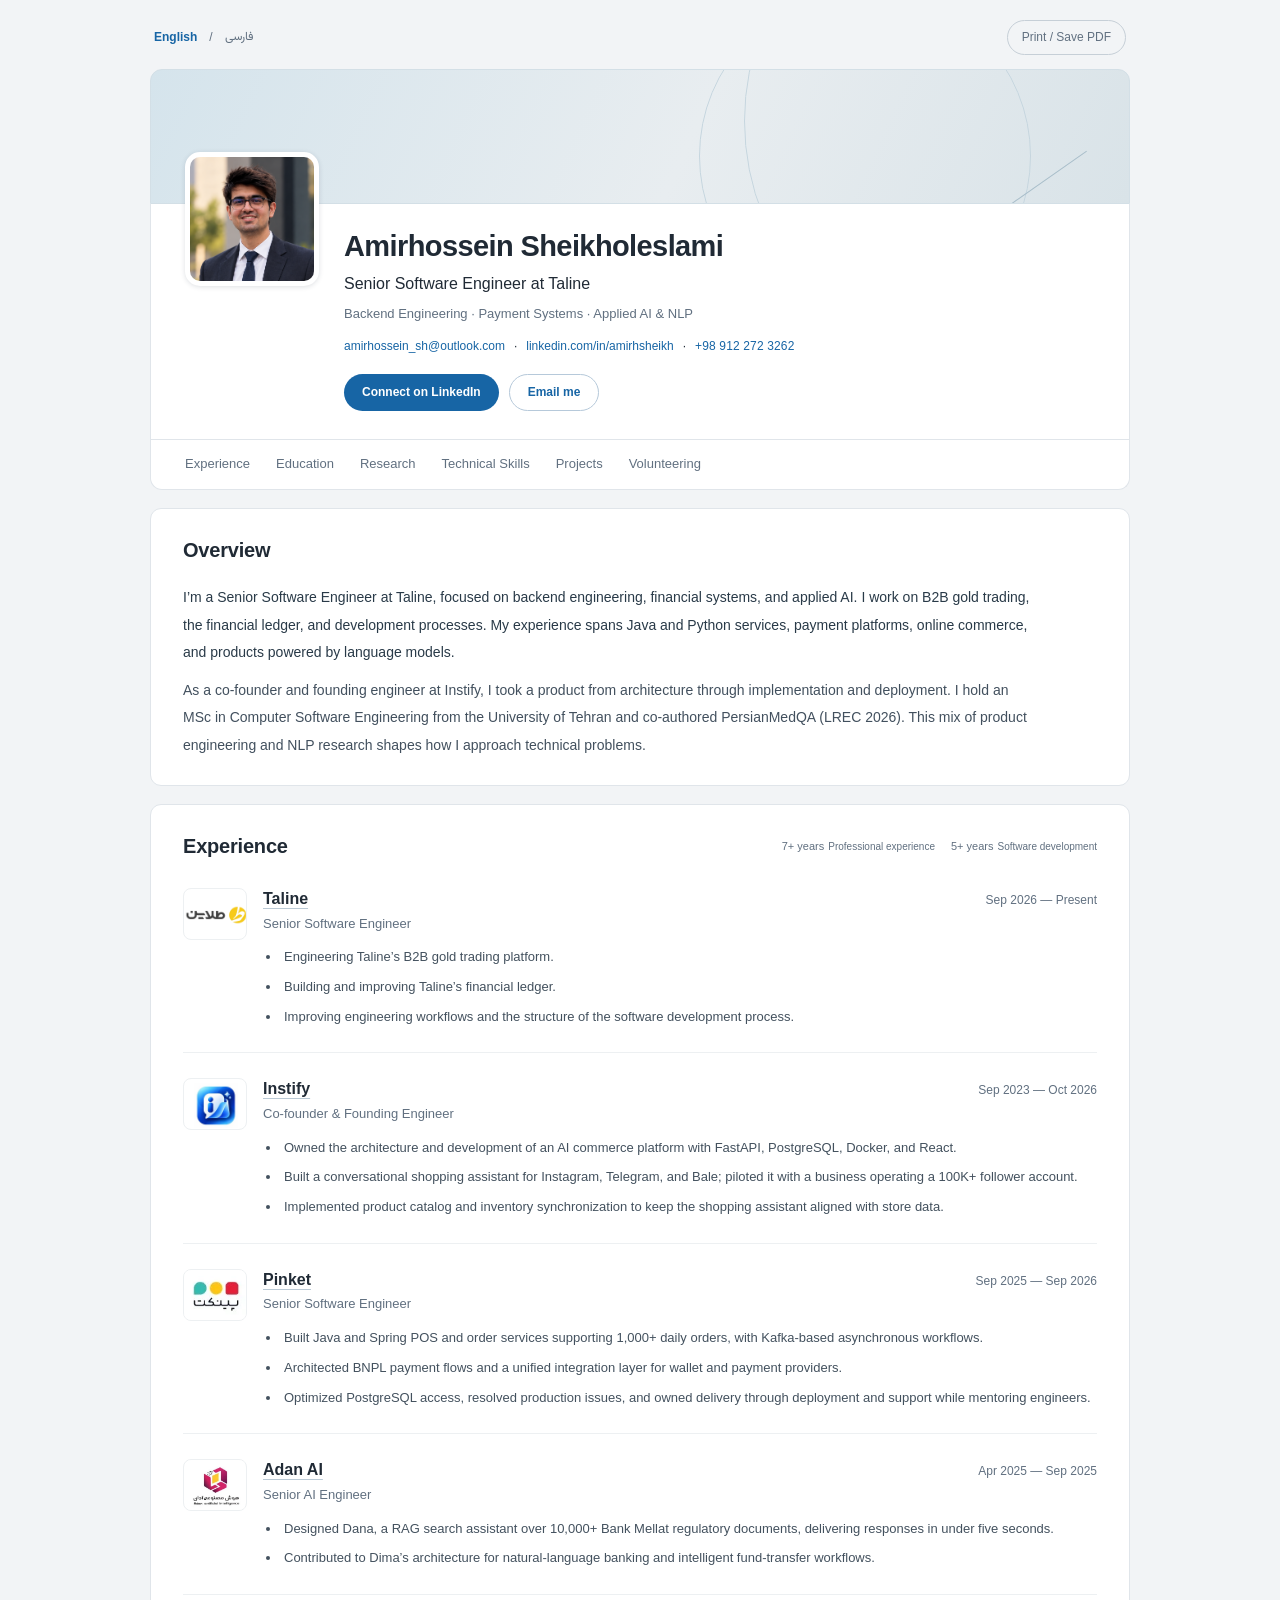
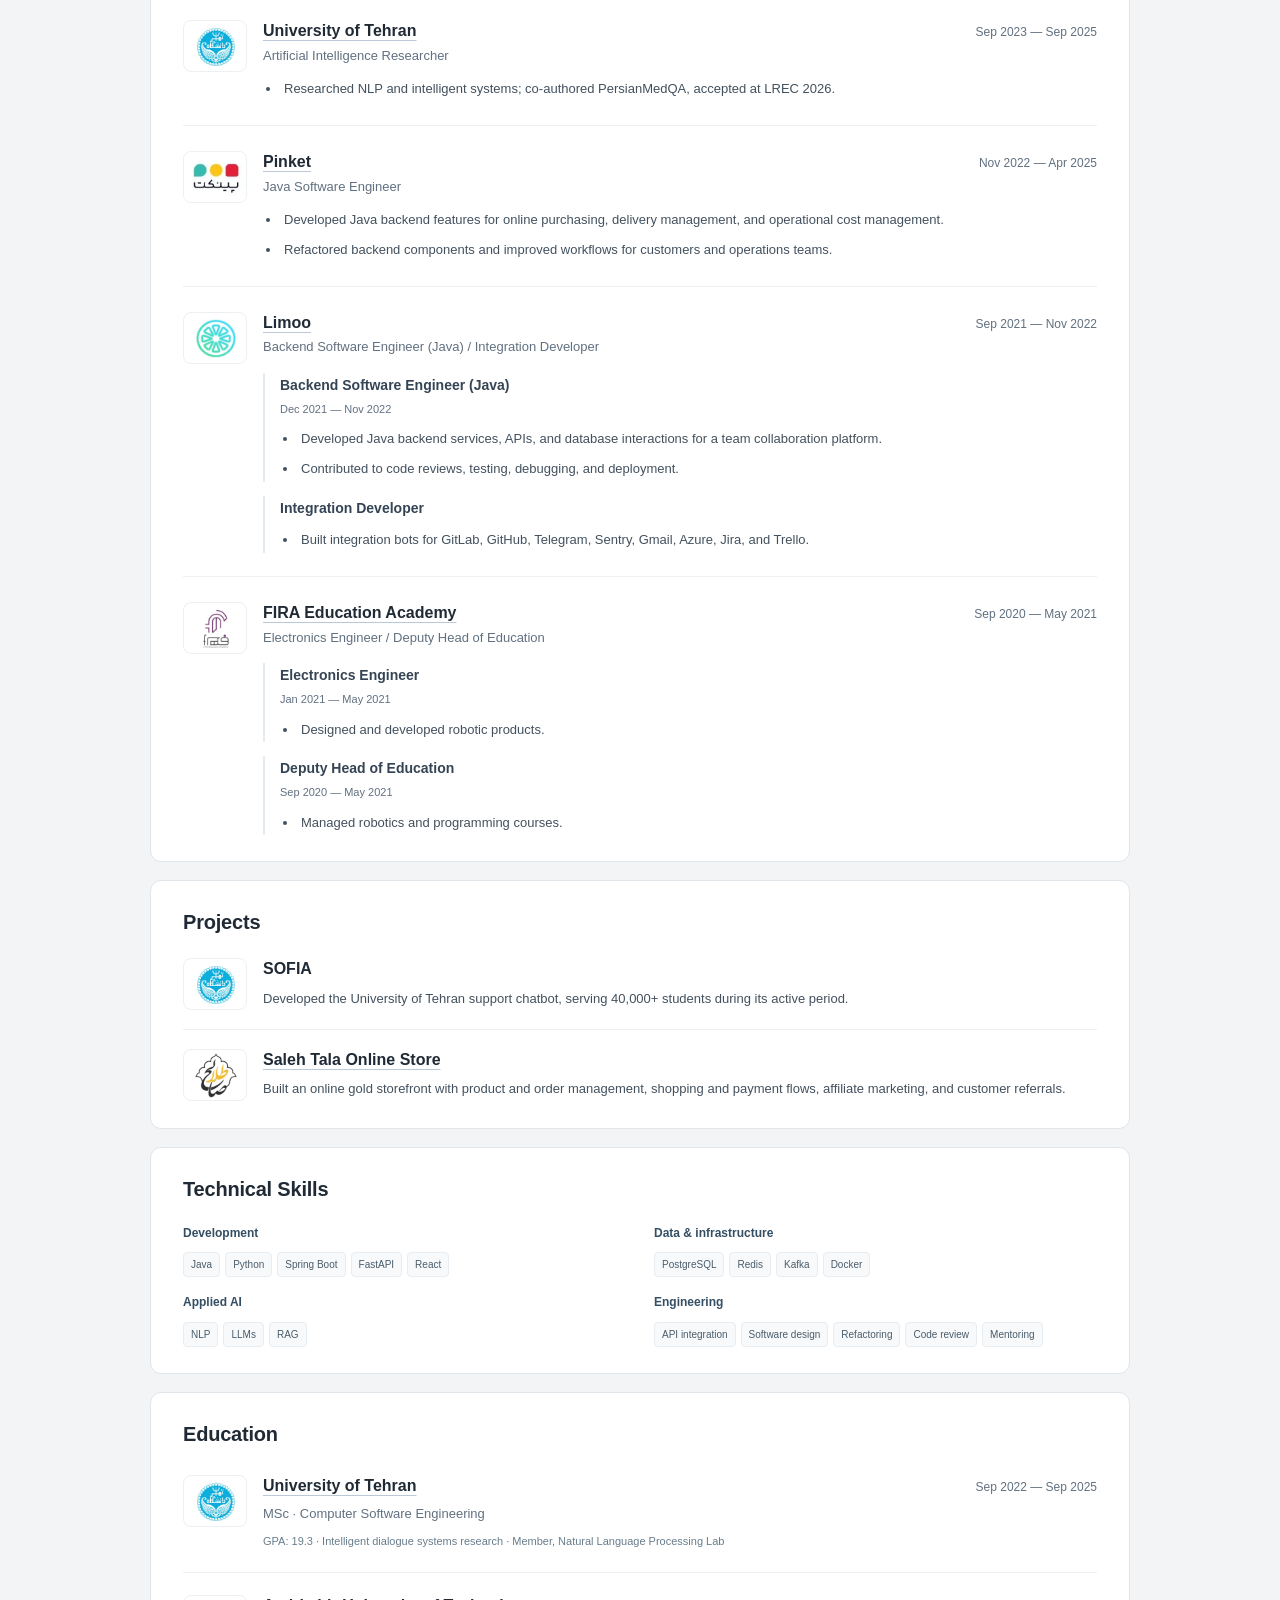
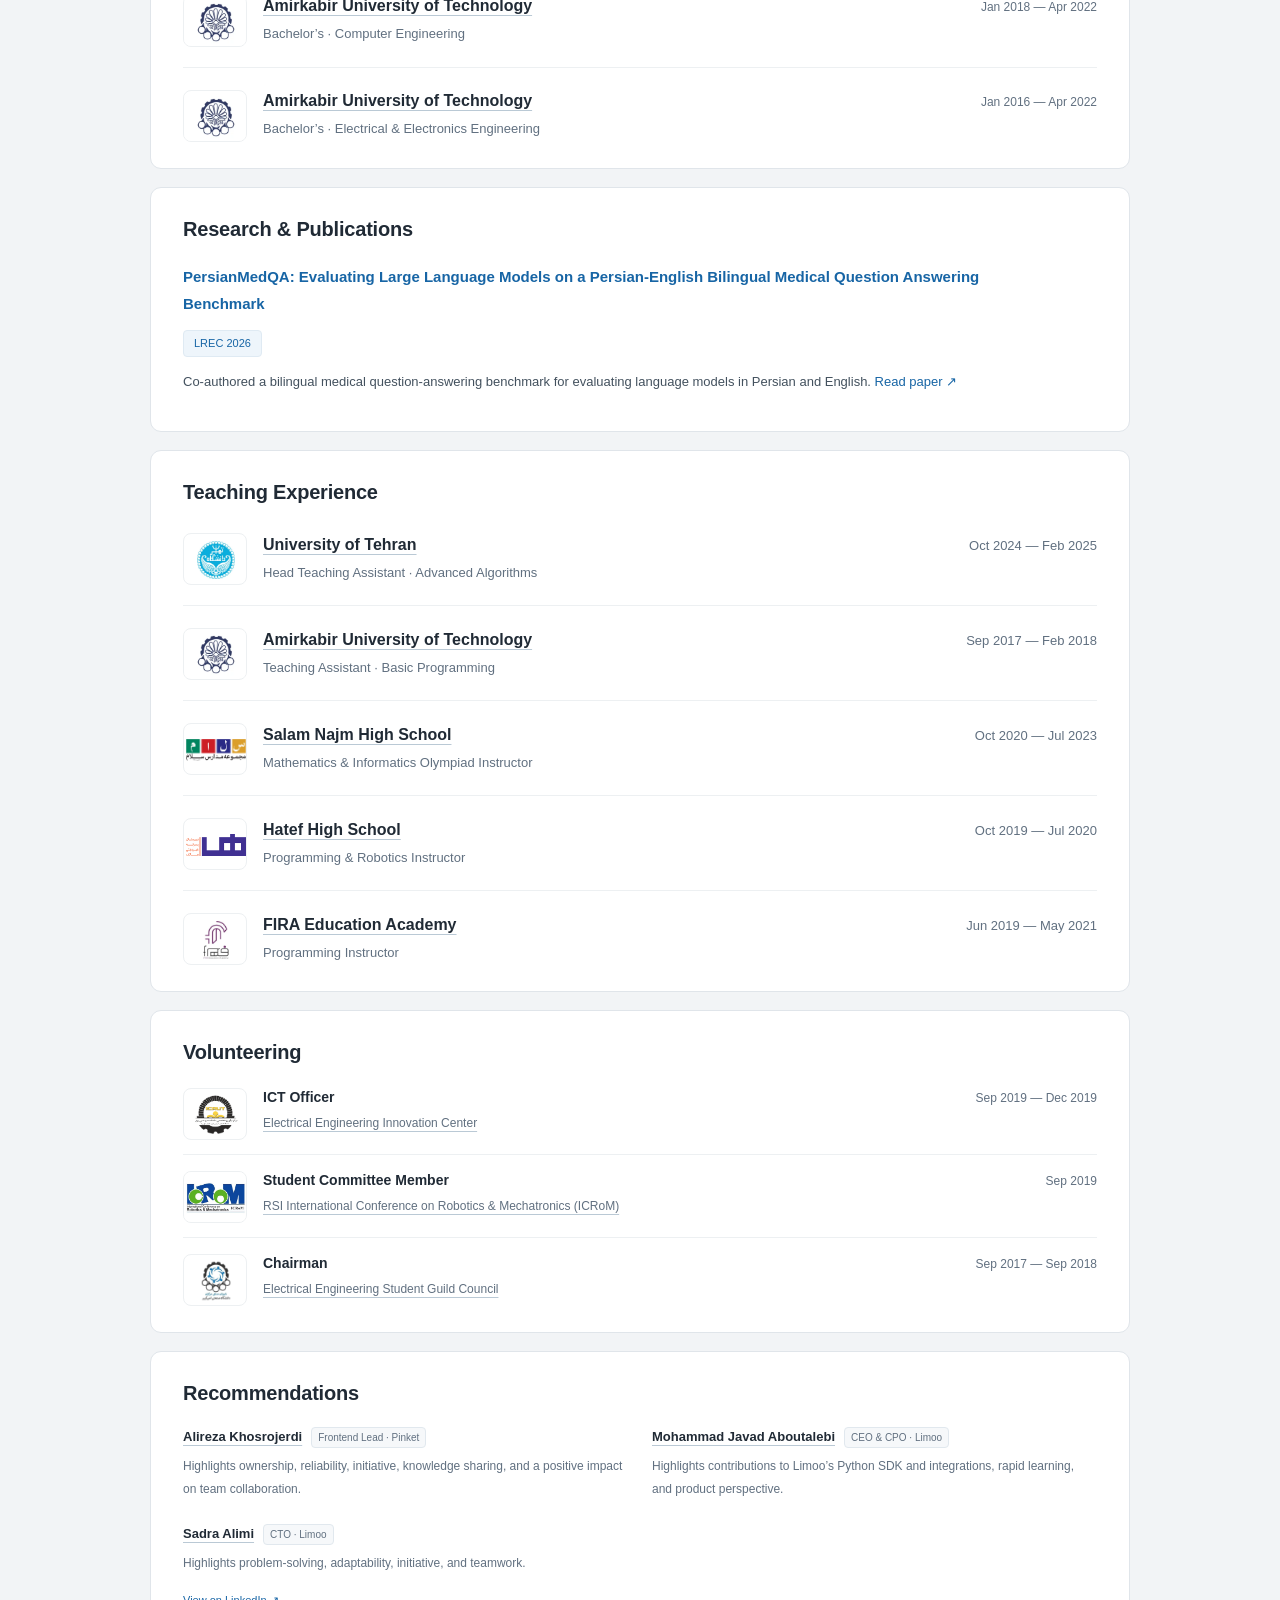
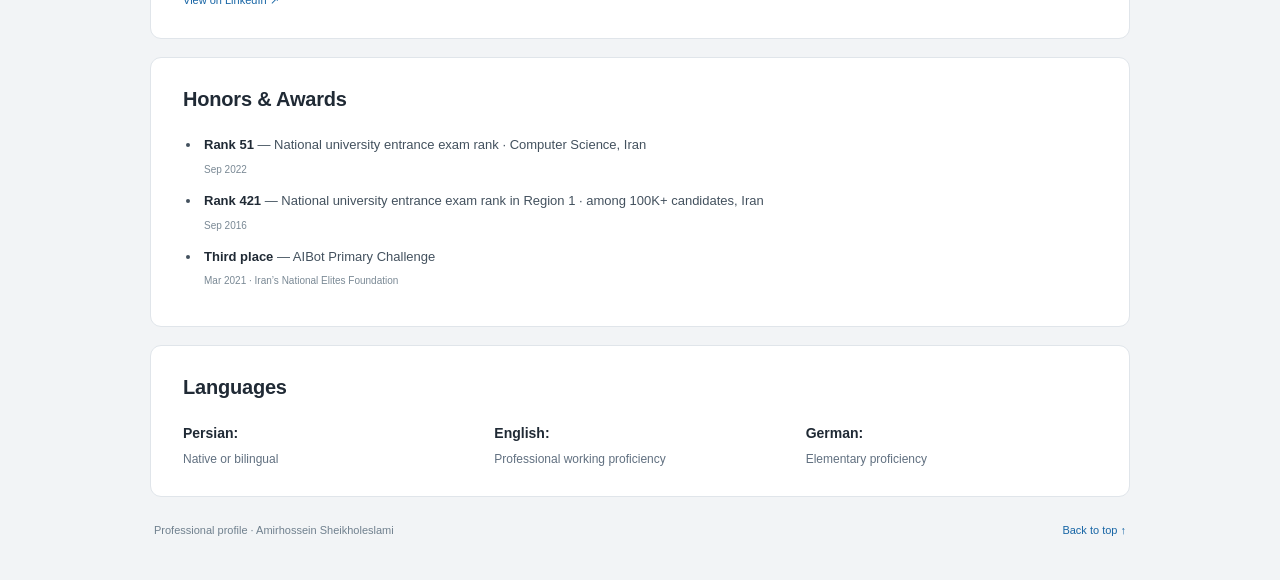
==== commit fc4af62c: "Add SOFIA and Saleh Tala projects with logos and refine Instify work" ====
--- a/index.html
+++ b/index.html
@@ -41,10 +41,11 @@
 <div class="resume">
 <div class="profile-cover" aria-hidden="true"><span></span></div>
 <header class="resume-header with-portrait"><div class="portrait-frame"><img class="portrait" src="assets/images/portrait.png" alt="Portrait of Amirhossein Sheikholeslami" width="1086" height="1448" fetchpriority="high"></div><div class="identity"><h1>Amirhossein Sheikholeslami</h1><p class="subtitle">Senior Software Engineer at Taline</p><p class="profile-tagline">Backend Engineering · Payment Systems · Applied AI &amp; NLP</p><address><a href="mailto:amirhossein_sh@outlook.com" dir="ltr">amirhossein_sh@outlook.com</a><span aria-hidden="true"> · </span><a href="https://www.linkedin.com/in/amirhsheikh/" dir="ltr" target="_blank" rel="me noopener noreferrer">linkedin.com/in/amirhsheikh</a><span aria-hidden="true"> · </span><a class="phone-link" href="tel:+989122723262" dir="ltr">+98 912 272 3262</a></address><div class="profile-actions"><a class="primary-action" href="https://www.linkedin.com/in/amirhsheikh/" target="_blank" rel="noopener noreferrer">Connect on LinkedIn</a><a class="secondary-action" href="mailto:amirhossein_sh@outlook.com">Email me</a></div></div></header>
-<nav class="section-nav" aria-label="Profile sections"><a href="#experience">Experience</a><a href="#education">Education</a><a href="#research">Research</a><a href="#skills">Technical Skills</a><a href="#volunteering">Volunteering</a></nav>
+<nav class="section-nav" aria-label="Profile sections"><a href="#experience">Experience</a><a href="#education">Education</a><a href="#research">Research</a><a href="#skills">Technical Skills</a><a href="#projects">Projects</a><a href="#volunteering">Volunteering</a></nav>
 <main id="main">
 <section aria-labelledby="summary"><h2 id="summary">Overview</h2><div class="about-copy"><p>I’m a Senior Software Engineer at Taline, focused on backend engineering, financial systems, and applied AI. I work on B2B gold trading, the financial ledger, and development processes. My experience spans Java and Python services, payment platforms, online commerce, and products powered by language models.</p><p>As a co-founder and founding engineer at Instify, I took a product from architecture through implementation and deployment. I hold an MSc in Computer Software Engineering from the University of Tehran and co-authored PersianMedQA (LREC 2026). This mix of product engineering and NLP research shapes how I approach technical problems.</p></div></section>
-<section aria-labelledby="experience"><div class="experience-heading"><h2 id="experience">Experience</h2><div class="experience-highlights" aria-label="Experience at a glance"><div class="experience-metric" title="2019 — Present"><strong data-experience-start="2019-06" data-years-pattern="{years}+ years">7+ years</strong><span>Professional experience</span></div><div class="experience-metric" title="2021 — Present"><strong data-experience-start="2021-09" data-years-pattern="{years}+ years">5+ years</strong><span>Software development</span></div></div></div><article class="entry career-entry has-logo"><span class="logo-frame logo-taline"><img class="company-logo" src="assets/images/taline.webp" alt="" width="64" height="52" loading="lazy" decoding="async"></span><div class="entry-content"><div class="entry-head"><h3><a class="reference-link" href="https://taline.ir/" target="_blank" rel="noopener noreferrer">Taline</a></h3><p class="date">Sep 2026 — Present</p></div><p class="position">Senior Software Engineer</p><ul><li>Engineering Taline’s B2B gold trading platform.</li><li>Building and improving Taline’s financial ledger.</li><li>Improving engineering workflows and the structure of the software development process.</li></ul></div></article><article class="entry career-entry has-logo"><span class="logo-frame logo-instify"><img class="company-logo" src="assets/images/instify.webp" alt="" width="64" height="52" loading="lazy" decoding="async"></span><div class="entry-content"><div class="entry-head"><h3><a class="reference-link" href="https://instify.app/" target="_blank" rel="noopener noreferrer">Instify</a></h3><p class="date">Sep 2023 — Oct 2026</p></div><p class="position">Co-founder &amp; Founding Engineer</p><ul><li>Owned the architecture and development of an AI commerce platform with FastAPI, PostgreSQL, Docker, and React, including catalog and inventory synchronization.</li><li>Built a conversational shopping assistant for Instagram, Telegram, and Bale; piloted it with a business operating a 100K+ follower account.</li><li>Developed the University of Tehran support chatbot, serving 40,000+ students during its active period.</li></ul></div></article><article class="entry career-entry has-logo"><span class="logo-frame logo-pinket"><img class="company-logo" src="assets/images/pinket.webp" alt="" width="64" height="52" loading="lazy" decoding="async"></span><div class="entry-content"><div class="entry-head"><h3><a class="reference-link" href="https://pinket.com/" target="_blank" rel="noopener noreferrer">Pinket</a></h3><p class="date">Sep 2025 — Sep 2026</p></div><p class="position">Senior Software Engineer</p><ul><li>Built Java and Spring POS and order services supporting 1,000+ daily orders, with Kafka-based asynchronous workflows.</li><li>Architected BNPL payment flows and a unified integration layer for wallet and payment providers.</li><li>Optimized PostgreSQL access, resolved production issues, and owned delivery through deployment and support while mentoring engineers.</li></ul></div></article><article class="entry career-entry has-logo"><span class="logo-frame logo-adan"><img class="company-logo" src="assets/images/adan.webp" alt="" width="64" height="52" loading="lazy" decoding="async"></span><div class="entry-content"><div class="entry-head"><h3><a class="reference-link" href="https://adanai.ir/" target="_blank" rel="noopener noreferrer">Adan AI</a></h3><p class="date">Apr 2025 — Sep 2025</p></div><p class="position">Senior AI Engineer</p><ul><li>Designed Dana, a RAG search assistant over 10,000+ Bank Mellat regulatory documents, delivering responses in under five seconds.</li><li>Contributed to Dima’s architecture for natural-language banking and intelligent fund-transfer workflows.</li></ul></div></article><article class="entry career-entry has-logo"><span class="logo-frame logo-ut"><img class="company-logo" src="assets/images/ut.webp" alt="" width="64" height="52" loading="lazy" decoding="async"></span><div class="entry-content"><div class="entry-head"><h3><a class="reference-link" href="https://ut.ac.ir/" target="_blank" rel="noopener noreferrer">University of Tehran</a></h3><p class="date">Sep 2023 — Sep 2025</p></div><p class="position">Artificial Intelligence Researcher</p><ul><li>Researched NLP and intelligent systems; co-authored PersianMedQA, accepted at LREC 2026.</li></ul></div></article><article class="entry career-entry has-logo"><span class="logo-frame logo-pinket"><img class="company-logo" src="assets/images/pinket.webp" alt="" width="64" height="52" loading="lazy" decoding="async"></span><div class="entry-content"><div class="entry-head"><h3><a class="reference-link" href="https://pinket.com/" target="_blank" rel="noopener noreferrer">Pinket</a></h3><p class="date">Nov 2022 — Apr 2025</p></div><p class="position">Java Software Engineer</p><ul><li>Developed Java backend features for online purchasing, delivery management, and operational cost management.</li><li>Refactored backend components and improved workflows for customers and operations teams.</li></ul></div></article><article class="entry career-entry has-logo"><span class="logo-frame logo-limoo"><img class="company-logo" src="assets/images/limoo.webp" alt="" width="64" height="52" loading="lazy" decoding="async"></span><div class="entry-content"><div class="entry-head"><h3><a class="reference-link" href="https://www.linkedin.com/company/limoo-im/" target="_blank" rel="noopener noreferrer">Limoo</a></h3><p class="date">Sep 2021 — Nov 2022</p></div><p class="position">Backend Software Engineer (Java) / Integration Developer</p><div class="subrole"><h4>Backend Software Engineer (Java)</h4><p class="subrole-date">Dec 2021 — Nov 2022</p><ul><li>Developed Java backend services, APIs, and database interactions for a team collaboration platform.</li><li>Contributed to code reviews, testing, debugging, and deployment.</li></ul></div><div class="subrole"><h4>Integration Developer</h4><ul><li>Built integration bots for GitLab, GitHub, Telegram, Sentry, Gmail, Azure, Jira, and Trello.</li></ul></div></div></article><article class="entry career-entry has-logo"><span class="logo-frame logo-fira"><img class="company-logo" src="assets/images/fira.webp" alt="" width="64" height="52" loading="lazy" decoding="async"></span><div class="entry-content"><div class="entry-head"><h3><a class="reference-link" href="https://firaedu.ir/" target="_blank" rel="noopener noreferrer">FIRA Education Academy</a></h3><p class="date">Sep 2020 — May 2021</p></div><p class="position">Electronics Engineer / Deputy Head of Education</p><div class="subrole"><h4>Electronics Engineer</h4><p class="subrole-date">Jan 2021 — May 2021</p><ul><li>Designed and developed robotic products.</li></ul></div><div class="subrole"><h4>Deputy Head of Education</h4><p class="subrole-date">Sep 2020 — May 2021</p><ul><li>Managed robotics and programming courses.</li></ul></div></div></article></section>
+<section aria-labelledby="experience"><div class="experience-heading"><h2 id="experience">Experience</h2><div class="experience-highlights" aria-label="Experience at a glance"><div class="experience-metric" title="2019 — Present"><strong data-experience-start="2019-06" data-years-pattern="{years}+ years">7+ years</strong><span>Professional experience</span></div><div class="experience-metric" title="2021 — Present"><strong data-experience-start="2021-09" data-years-pattern="{years}+ years">5+ years</strong><span>Software development</span></div></div></div><article class="entry career-entry has-logo"><span class="logo-frame logo-taline"><img class="company-logo" src="assets/images/taline.webp" alt="" width="64" height="52" loading="lazy" decoding="async"></span><div class="entry-content"><div class="entry-head"><h3><a class="reference-link" href="https://taline.ir/" target="_blank" rel="noopener noreferrer">Taline</a></h3><p class="date">Sep 2026 — Present</p></div><p class="position">Senior Software Engineer</p><ul><li>Engineering Taline’s B2B gold trading platform.</li><li>Building and improving Taline’s financial ledger.</li><li>Improving engineering workflows and the structure of the software development process.</li></ul></div></article><article class="entry career-entry has-logo"><span class="logo-frame logo-instify"><img class="company-logo" src="assets/images/instify.webp" alt="" width="64" height="52" loading="lazy" decoding="async"></span><div class="entry-content"><div class="entry-head"><h3><a class="reference-link" href="https://instify.app/" target="_blank" rel="noopener noreferrer">Instify</a></h3><p class="date">Sep 2023 — Oct 2026</p></div><p class="position">Co-founder &amp; Founding Engineer</p><ul><li>Owned the architecture and development of an AI commerce platform with FastAPI, PostgreSQL, Docker, and React.</li><li>Built a conversational shopping assistant for Instagram, Telegram, and Bale; piloted it with a business operating a 100K+ follower account.</li><li>Implemented product catalog and inventory synchronization to keep the shopping assistant aligned with store data.</li></ul></div></article><article class="entry career-entry has-logo"><span class="logo-frame logo-pinket"><img class="company-logo" src="assets/images/pinket.webp" alt="" width="64" height="52" loading="lazy" decoding="async"></span><div class="entry-content"><div class="entry-head"><h3><a class="reference-link" href="https://pinket.com/" target="_blank" rel="noopener noreferrer">Pinket</a></h3><p class="date">Sep 2025 — Sep 2026</p></div><p class="position">Senior Software Engineer</p><ul><li>Built Java and Spring POS and order services supporting 1,000+ daily orders, with Kafka-based asynchronous workflows.</li><li>Architected BNPL payment flows and a unified integration layer for wallet and payment providers.</li><li>Optimized PostgreSQL access, resolved production issues, and owned delivery through deployment and support while mentoring engineers.</li></ul></div></article><article class="entry career-entry has-logo"><span class="logo-frame logo-adan"><img class="company-logo" src="assets/images/adan.webp" alt="" width="64" height="52" loading="lazy" decoding="async"></span><div class="entry-content"><div class="entry-head"><h3><a class="reference-link" href="https://adanai.ir/" target="_blank" rel="noopener noreferrer">Adan AI</a></h3><p class="date">Apr 2025 — Sep 2025</p></div><p class="position">Senior AI Engineer</p><ul><li>Designed Dana, a RAG search assistant over 10,000+ Bank Mellat regulatory documents, delivering responses in under five seconds.</li><li>Contributed to Dima’s architecture for natural-language banking and intelligent fund-transfer workflows.</li></ul></div></article><article class="entry career-entry has-logo"><span class="logo-frame logo-ut"><img class="company-logo" src="assets/images/ut.webp" alt="" width="64" height="52" loading="lazy" decoding="async"></span><div class="entry-content"><div class="entry-head"><h3><a class="reference-link" href="https://ut.ac.ir/" target="_blank" rel="noopener noreferrer">University of Tehran</a></h3><p class="date">Sep 2023 — Sep 2025</p></div><p class="position">Artificial Intelligence Researcher</p><ul><li>Researched NLP and intelligent systems; co-authored PersianMedQA, accepted at LREC 2026.</li></ul></div></article><article class="entry career-entry has-logo"><span class="logo-frame logo-pinket"><img class="company-logo" src="assets/images/pinket.webp" alt="" width="64" height="52" loading="lazy" decoding="async"></span><div class="entry-content"><div class="entry-head"><h3><a class="reference-link" href="https://pinket.com/" target="_blank" rel="noopener noreferrer">Pinket</a></h3><p class="date">Nov 2022 — Apr 2025</p></div><p class="position">Java Software Engineer</p><ul><li>Developed Java backend features for online purchasing, delivery management, and operational cost management.</li><li>Refactored backend components and improved workflows for customers and operations teams.</li></ul></div></article><article class="entry career-entry has-logo"><span class="logo-frame logo-limoo"><img class="company-logo" src="assets/images/limoo.webp" alt="" width="64" height="52" loading="lazy" decoding="async"></span><div class="entry-content"><div class="entry-head"><h3><a class="reference-link" href="https://www.linkedin.com/company/limoo-im/" target="_blank" rel="noopener noreferrer">Limoo</a></h3><p class="date">Sep 2021 — Nov 2022</p></div><p class="position">Backend Software Engineer (Java) / Integration Developer</p><div class="subrole"><h4>Backend Software Engineer (Java)</h4><p class="subrole-date">Dec 2021 — Nov 2022</p><ul><li>Developed Java backend services, APIs, and database interactions for a team collaboration platform.</li><li>Contributed to code reviews, testing, debugging, and deployment.</li></ul></div><div class="subrole"><h4>Integration Developer</h4><ul><li>Built integration bots for GitLab, GitHub, Telegram, Sentry, Gmail, Azure, Jira, and Trello.</li></ul></div></div></article><article class="entry career-entry has-logo"><span class="logo-frame logo-fira"><img class="company-logo" src="assets/images/fira.webp" alt="" width="64" height="52" loading="lazy" decoding="async"></span><div class="entry-content"><div class="entry-head"><h3><a class="reference-link" href="https://firaedu.ir/" target="_blank" rel="noopener noreferrer">FIRA Education Academy</a></h3><p class="date">Sep 2020 — May 2021</p></div><p class="position">Electronics Engineer / Deputy Head of Education</p><div class="subrole"><h4>Electronics Engineer</h4><p class="subrole-date">Jan 2021 — May 2021</p><ul><li>Designed and developed robotic products.</li></ul></div><div class="subrole"><h4>Deputy Head of Education</h4><p class="subrole-date">Sep 2020 — May 2021</p><ul><li>Managed robotics and programming courses.</li></ul></div></div></article></section>
+<section aria-labelledby="projects"><h2 id="projects">Projects</h2><div class="portfolio-projects"><article class="entry has-logo project-entry"><span class="logo-frame logo-ut"><img class="company-logo" src="assets/images/ut.webp" alt="" width="64" height="52" loading="lazy" decoding="async"></span><div class="entry-content"><h3>SOFIA</h3><p>Developed the University of Tehran support chatbot, serving 40,000+ students during its active period.</p></div></article><article class="entry has-logo project-entry"><span class="logo-frame logo-saleh-tala"><img class="company-logo" src="assets/images/saleh-tala.png" alt="" width="64" height="52" loading="lazy" decoding="async"></span><div class="entry-content"><h3><a class="reference-link" href="https://salehtala.mooai.ir/" target="_blank" rel="noopener noreferrer">Saleh Tala Online Store</a></h3><p>Built an online gold storefront with product and order management, shopping and payment flows, affiliate marketing, and customer referrals.</p></div></article></div></section>
 <section aria-labelledby="skills"><h2 id="skills">Technical Skills</h2><div class="skill-grid"><article class="skill-card"><h3>Development</h3><ul class="skill-tags"><li lang="en" dir="ltr">Java</li><li lang="en" dir="ltr">Python</li><li lang="en" dir="ltr">Spring Boot</li><li lang="en" dir="ltr">FastAPI</li><li lang="en" dir="ltr">React</li></ul></article><article class="skill-card"><h3>Data &amp; infrastructure</h3><ul class="skill-tags"><li lang="en" dir="ltr">PostgreSQL</li><li lang="en" dir="ltr">Redis</li><li lang="en" dir="ltr">Kafka</li><li lang="en" dir="ltr">Docker</li></ul></article><article class="skill-card"><h3>Applied AI</h3><ul class="skill-tags"><li lang="en" dir="ltr">NLP</li><li lang="en" dir="ltr">LLMs</li><li lang="en" dir="ltr">RAG</li></ul></article><article class="skill-card"><h3>Engineering</h3><ul class="skill-tags"><li lang="en" dir="ltr">API integration</li><li lang="en" dir="ltr">Software design</li><li lang="en" dir="ltr">Refactoring</li><li lang="en" dir="ltr">Code review</li><li lang="en" dir="ltr">Mentoring</li></ul></article></div></section>
 <section aria-labelledby="education"><h2 id="education">Education</h2><article class="entry education-entry has-logo"><span class="logo-frame logo-ut"><img class="company-logo" src="assets/images/ut.webp" alt="" width="64" height="52" loading="lazy" decoding="async"></span><div class="entry-content"><div class="entry-head"><h3><a class="reference-link" href="https://ut.ac.ir/" target="_blank" rel="noopener noreferrer">University of Tehran</a></h3><span class="date">Sep 2022 — Sep 2025</span></div><p>MSc · Computer Software Engineering</p><p class="academic-note">GPA: 19.3 · Intelligent dialogue systems research · Member, Natural Language Processing Lab</p></div></article><article class="entry education-entry has-logo"><span class="logo-frame logo-aut"><img class="company-logo" src="assets/images/aut.webp" alt="" width="64" height="52" loading="lazy" decoding="async"></span><div class="entry-content"><div class="entry-head"><h3><a class="reference-link" href="https://aut.ac.ir/" target="_blank" rel="noopener noreferrer">Amirkabir University of Technology</a></h3><span class="date">Jan 2018 — Apr 2022</span></div><p>Bachelor’s · Computer Engineering</p></div></article><article class="entry education-entry has-logo"><span class="logo-frame logo-aut"><img class="company-logo" src="assets/images/aut.webp" alt="" width="64" height="52" loading="lazy" decoding="async"></span><div class="entry-content"><div class="entry-head"><h3><a class="reference-link" href="https://aut.ac.ir/" target="_blank" rel="noopener noreferrer">Amirkabir University of Technology</a></h3><span class="date">Jan 2016 — Apr 2022</span></div><p>Bachelor’s · Electrical &amp; Electronics Engineering</p></div></article></section>
 <section aria-labelledby="research"><h2 id="research">Research &amp; Publications</h2><article class="entry publication"><h3 lang="en" dir="ltr"><a href="https://arxiv.org/abs/2506.00250" target="_blank" rel="noopener noreferrer">PersianMedQA: Evaluating Large Language Models on a Persian-English Bilingual Medical Question Answering Benchmark</a></h3><p class="venue" dir="ltr">LREC 2026</p><p>Co-authored a bilingual medical question-answering benchmark for evaluating language models in Persian and English. <a href="https://arxiv.org/abs/2506.00250" target="_blank" rel="noopener noreferrer">Read paper ↗</a></p></article></section>
--- a/styles.css
+++ b/styles.css
@@ -56,11 +56,12 @@
 
 
 .recommender-heading{display:flex;align-items:baseline;flex-wrap:wrap;gap:5px 9px;margin-bottom:7px}.recommender-heading h3{margin-bottom:0}.role-badge{display:inline-block;font-size:10px;font-weight:400;line-height:1.7;border:1px solid #e1e8ee;border-radius:4px;padding:1px 6px;background:#f6f8fa;color:var(--muted)}
-/* Flow the print document into two continuous columns instead of a long single column. */
+/* Recommendation roles are contextual badges, including in print. */
 
 
 
 
+.project-entry p{font-size:13px;line-height:1.9;color:#43515e;margin:5px 0 0}.project-entry+.project-entry{border-top:1px solid #edf0f2;margin-top:17px;padding-top:17px}.logo-saleh-tala .company-logo{width:48px;left:8px;top:2px}@media screen and (max-width:640px){.project-entry p{font-size:12px}.logo-saleh-tala .company-logo{width:44px;left:4px;top:2px}}
 @media print{
 
  html{scroll-behavior:auto}
@@ -130,37 +131,51 @@
  a[href]::after{content:none!important}
 
 
- #main{column-count:2;column-gap:8mm;column-fill:balance}
+ #main{display:block;column-count:auto}
  #main>section{margin-top:10pt}
- #main>section[aria-labelledby=summary]{column-span:all;margin-top:3pt;margin-bottom:9pt}
- #main>section[aria-labelledby=experience]{margin-top:0}
  .career-entry{padding-bottom:7pt}
  .career-entry+.career-entry{padding-top:7pt}
- .entry.has-logo,.volunteer-entry{grid-template-columns:25pt minmax(0,1fr);gap:6pt}
- .logo-frame{transform:scale(.48)}
- .entry-head{flex-wrap:wrap;gap:0 5pt}
- .entry-head h3{flex-basis:100%}
- .entry li,html[lang=fa] .entry li{font-size:8pt;line-height:1.65}
- h2,html[lang=fa] h2{font-size:10pt}
- h3,html[lang=fa] h3{font-size:9pt}
- .position{font-size:8pt}
- .skill-grid{grid-template-columns:1fr;gap:7pt}
- .skill-tags li{font-size:7pt;padding:1pt 4pt}
- .education-entry p{font-size:8pt}
- .publication h3,html[lang=fa] .publication h3{font-size:8.5pt;overflow-wrap:anywhere}
- .languages-list{grid-template-columns:1fr;gap:3pt;font-size:8pt}
- .languages-list strong{display:inline;font-size:8pt}
- .experience-heading{display:block}
- .experience-highlights{margin-top:3pt}
+ .entry-head{flex-wrap:nowrap;gap:10pt}
+ .entry li,html[lang=fa] .entry li{font-size:8.5pt;line-height:1.6;margin-bottom:2pt}
+ .entry ul{margin-top:3pt}
+ .position{margin-bottom:3pt}
+ .education-entry,.teaching-entry{padding-bottom:6pt}
+ .education-entry+.education-entry{padding-top:6pt}
+ .skill-grid{display:grid;grid-template-columns:repeat(2,minmax(0,1fr));gap:7pt 16pt}
+ .skill-tags{display:block;line-height:1.8}
+ .skill-tags li{display:inline-block;vertical-align:baseline;white-space:nowrap;margin:0 3pt 3pt 0;break-inside:avoid}
  .recommender-heading{gap:2pt 5pt;margin-bottom:3pt}
  .recommender-heading h3{margin-bottom:0}
- .role-badge{font-size:6.5pt;line-height:1.5;padding:1pt 4pt}
+ .role-badge{font-size:7pt;line-height:1.5;padding:1pt 4pt}
  .recommendations-list p{font-size:8pt;line-height:1.65}
+ .recommendations-list{display:grid;grid-template-columns:repeat(2,minmax(0,1fr));gap:8pt 16pt}
+ .recommendations-list article+article{margin-top:0}
+ .experience-heading{display:flex;align-items:baseline}
+ .volunteer-entry{padding:5pt 0}
+ .about-copy p,html[lang=fa] .about-copy p{font-size:8.5pt;line-height:1.7;margin-bottom:5pt}
+
+ #main>section{margin-top:8pt}
+ h2,html[lang=fa] h2{margin-bottom:6pt}
+ .experience-heading{margin-bottom:6pt}
+ .career-entry{padding-bottom:5pt}
+ .career-entry+.career-entry{padding-top:5pt}
+ .entry li,html[lang=fa] .entry li{font-size:8.5pt;line-height:1.5;margin-bottom:2pt}
+ .education-entry,.teaching-entry{padding-bottom:4pt}
+ .education-entry+.education-entry{padding-top:4pt}
+ .education-entry p{font-size:8pt;line-height:1.5}
+ .academic-note{font-size:7.5pt!important;line-height:1.5!important}
+ .publication p{font-size:8pt;line-height:1.5}
+ .volunteer-entry{padding:4pt 0}
+ .volunteer-entry p:not(.date),html[lang=fa] .volunteer-entry p:not(.date){line-height:1.5}
+ .recommendations-list p{font-size:8pt;line-height:1.5}
+ .honors li{font-size:8pt;line-height:1.5;margin-bottom:4pt}
+ .skill-grid{gap:5pt 16pt}
+ .about-copy p,html[lang=fa] .about-copy p{font-size:8.5pt;line-height:1.6;margin-bottom:4pt}
+
+ .project-entry{break-inside:avoid;page-break-inside:avoid}
+ .project-entry p{font-size:8pt;line-height:1.5;margin-top:2pt}
+ .project-entry+.project-entry{margin-top:5pt;padding-top:5pt}
+ section[aria-labelledby=projects]{break-inside:avoid;page-break-inside:avoid}
 
 
- .skill-grid{display:block}
- .skill-card+.skill-card{margin-top:7pt}
- .skill-tags{display:block;line-height:1.9}
- .skill-tags li{display:inline-block;vertical-align:baseline;white-space:nowrap;margin:0 3pt 3pt 0;break-inside:avoid}
-
 }
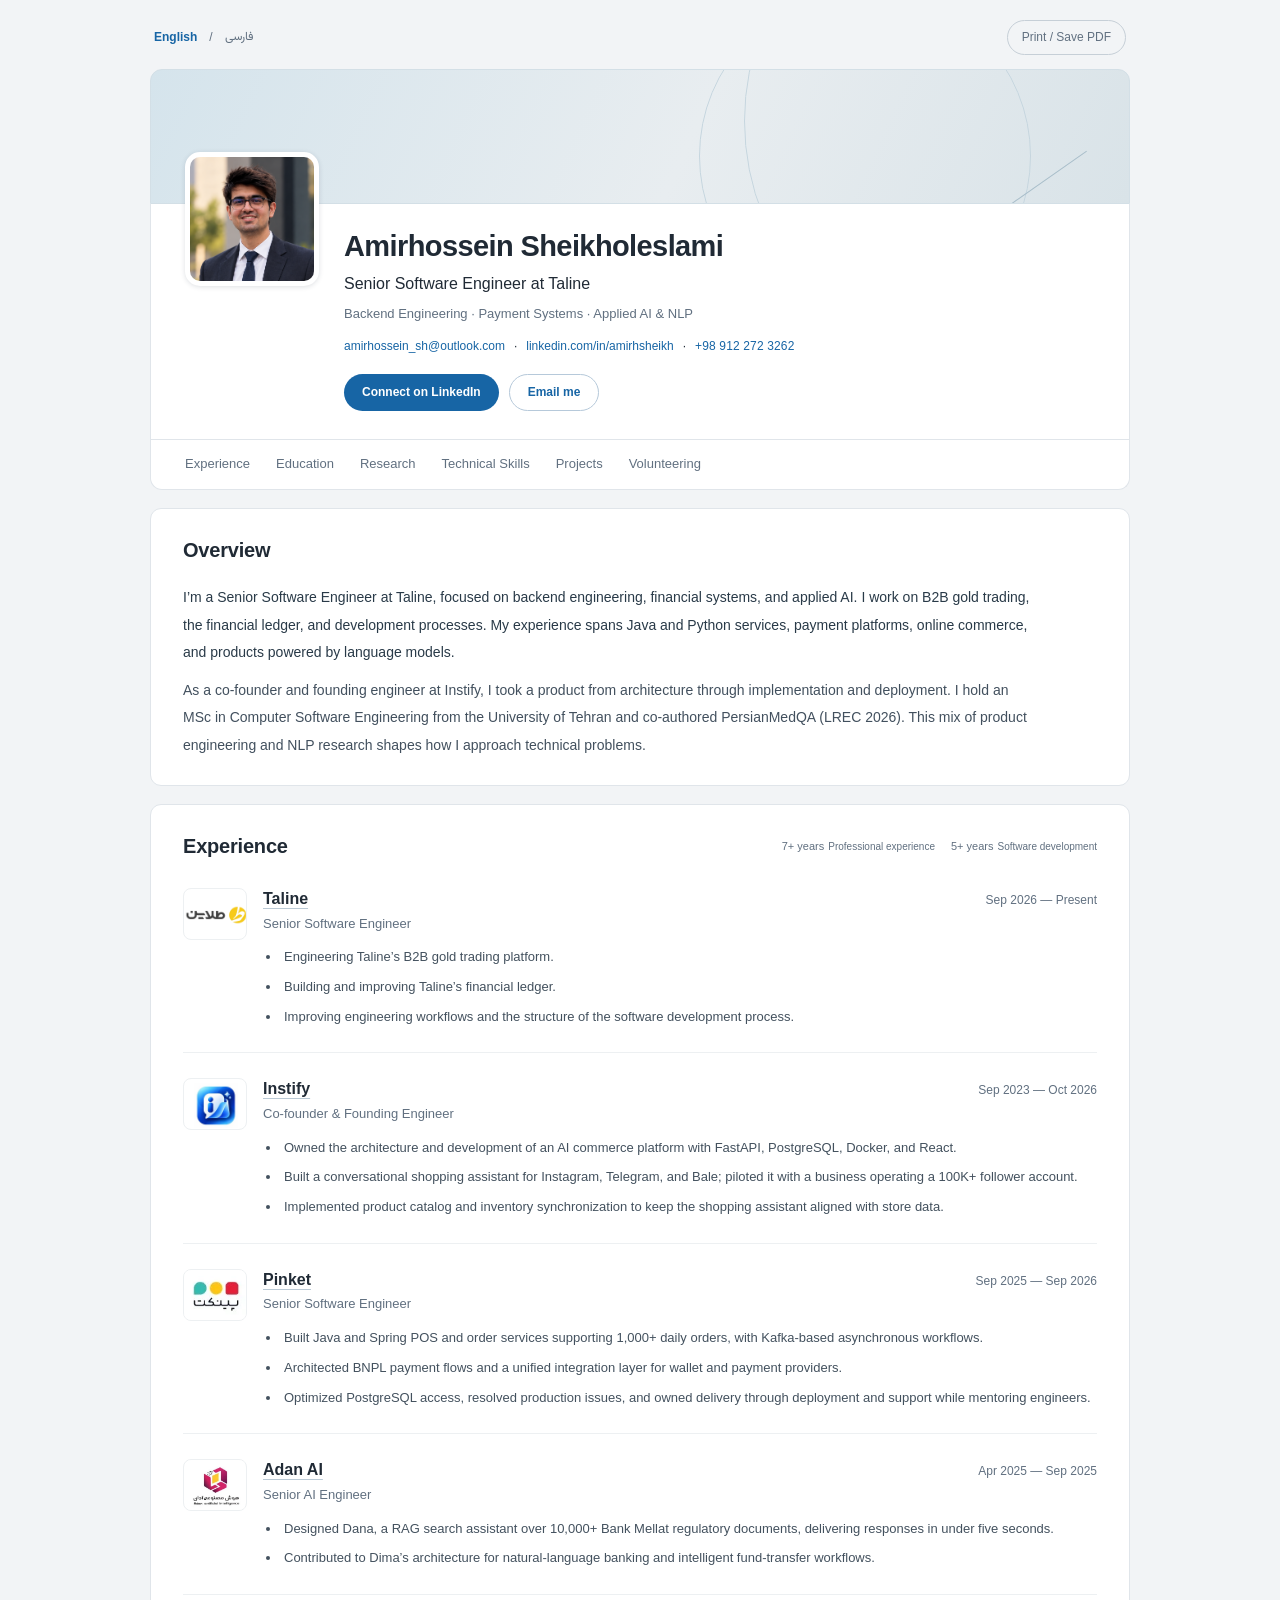
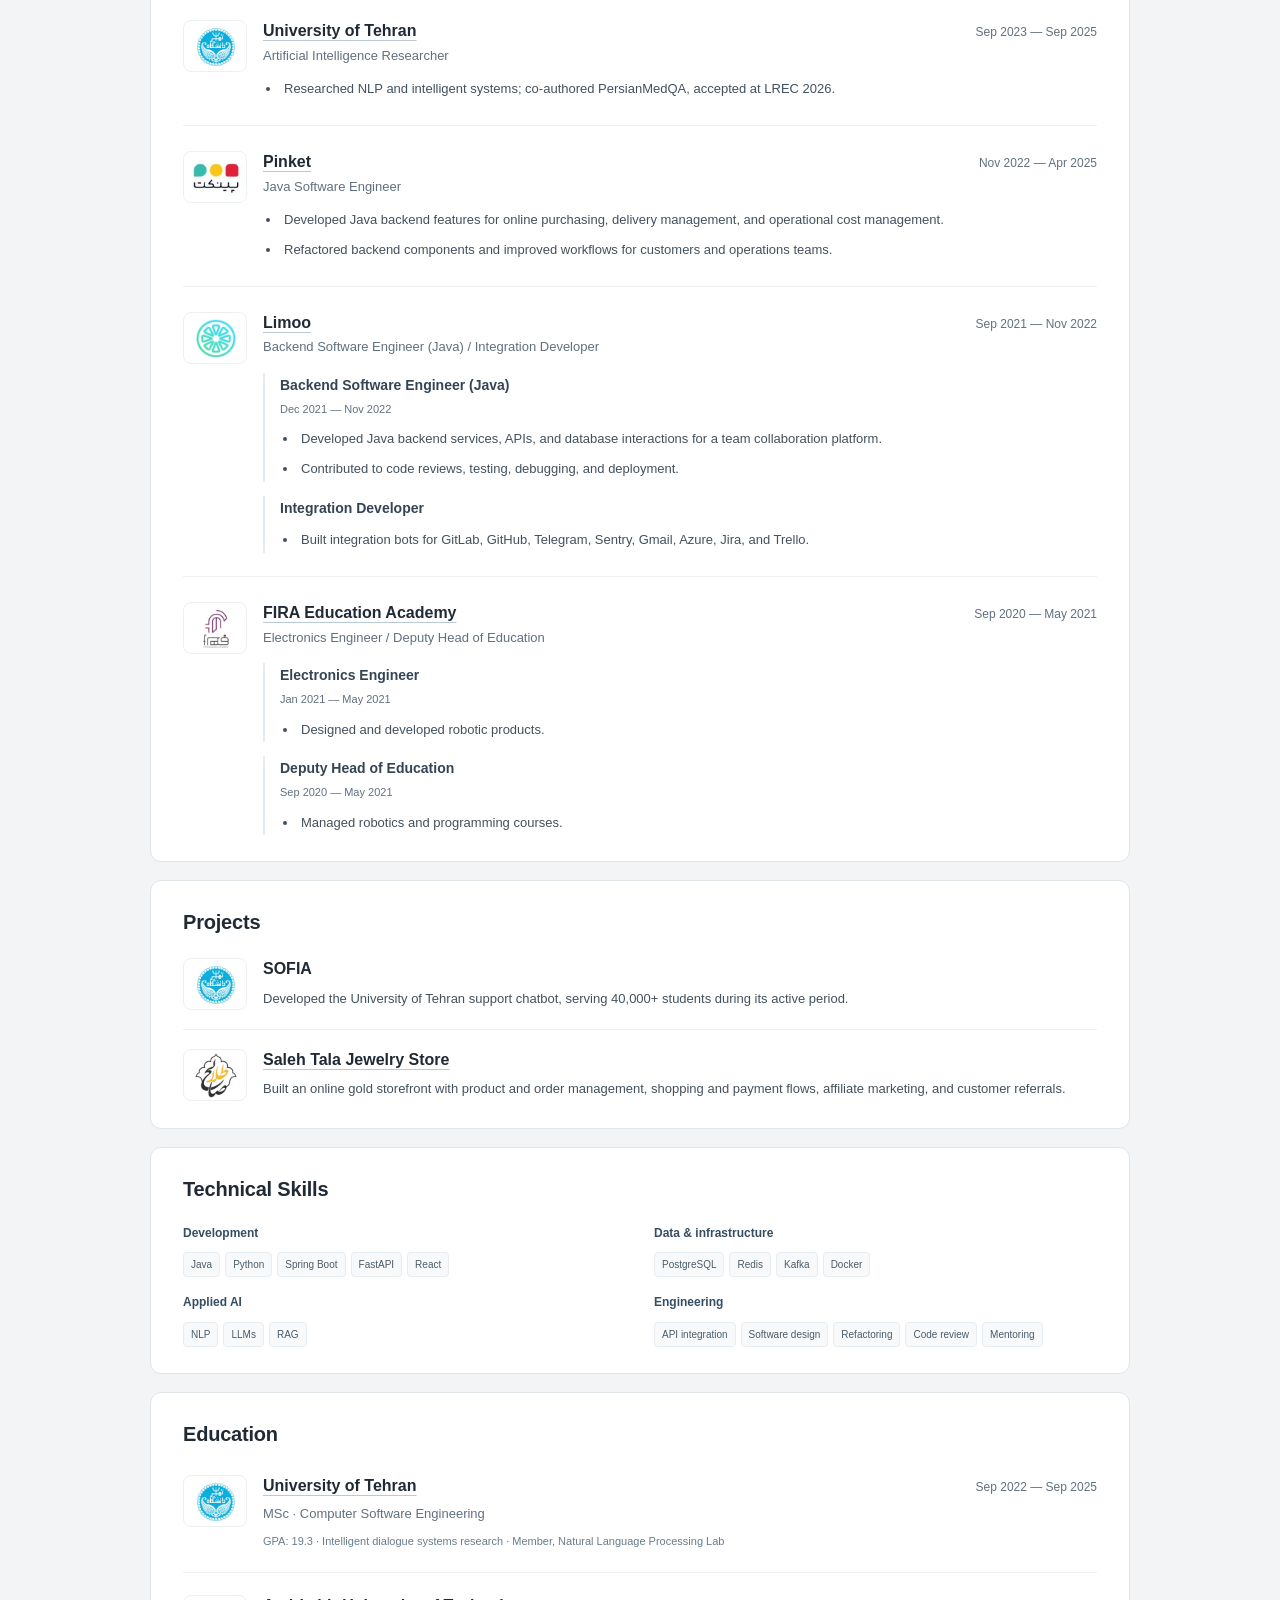
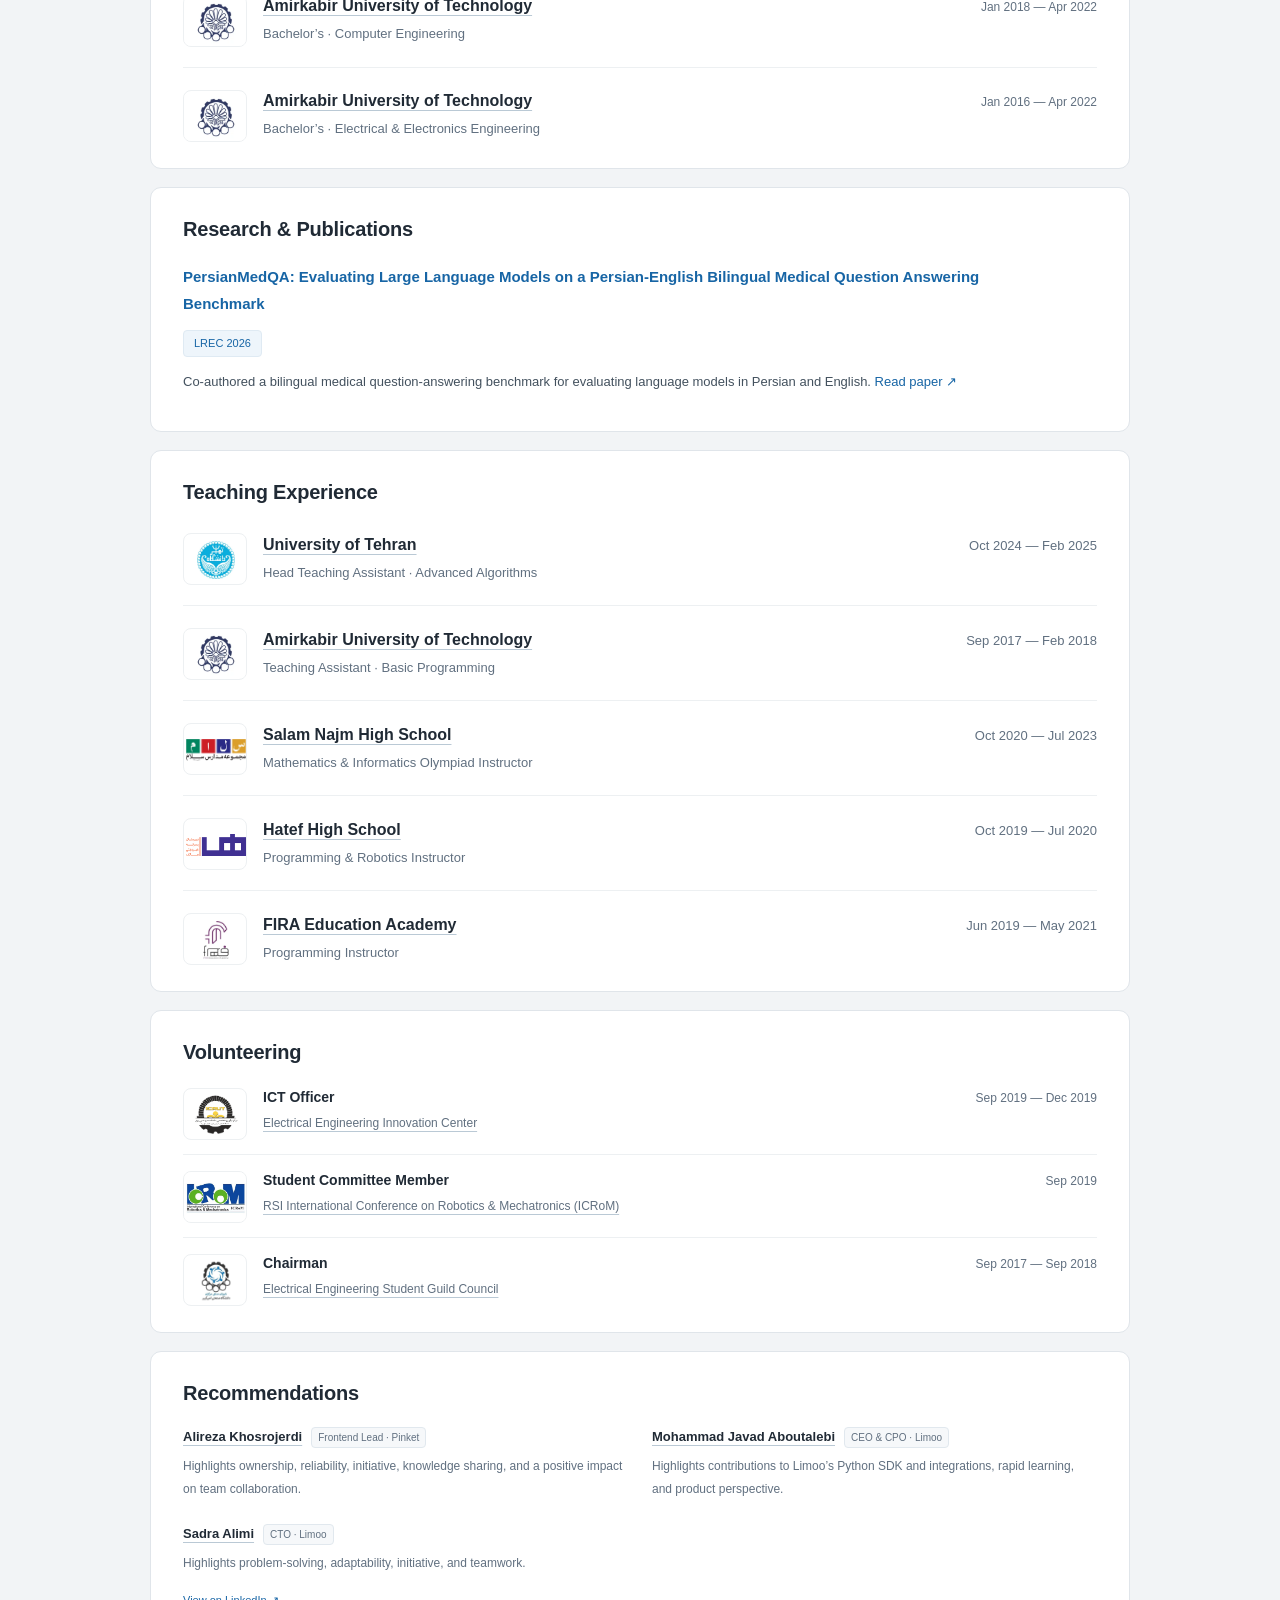
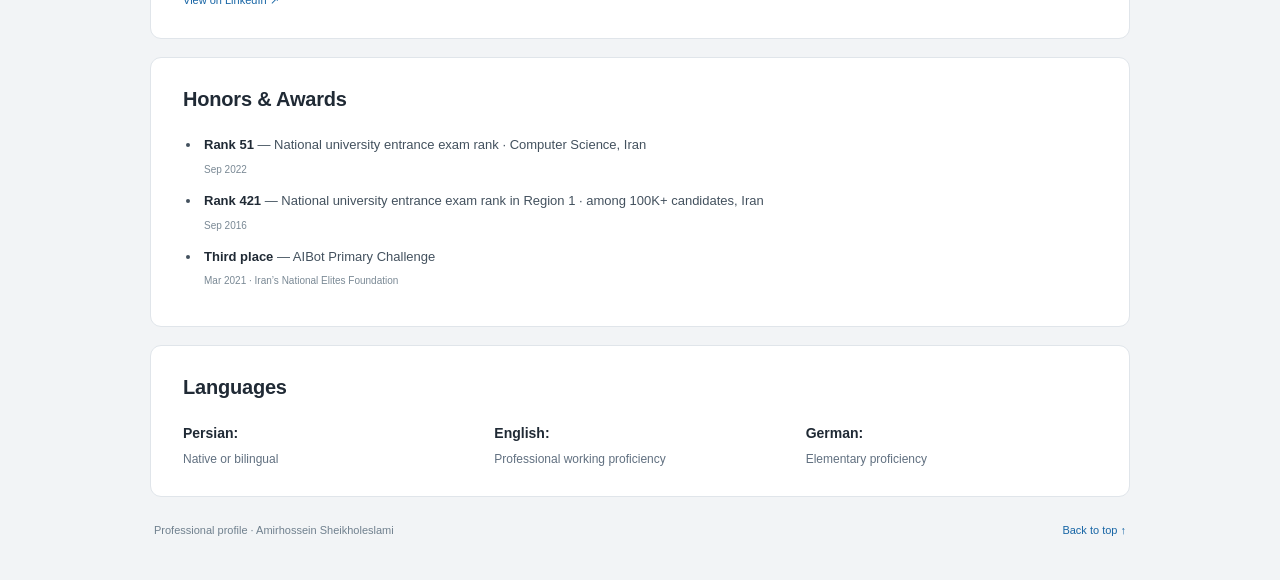
==== commit d23946c7: "Use Persian project names for Sofia and Saleh Tala jewelry store" ====
--- a/index.html
+++ b/index.html
@@ -45,7 +45,7 @@
 <main id="main">
 <section aria-labelledby="summary"><h2 id="summary">Overview</h2><div class="about-copy"><p>I’m a Senior Software Engineer at Taline, focused on backend engineering, financial systems, and applied AI. I work on B2B gold trading, the financial ledger, and development processes. My experience spans Java and Python services, payment platforms, online commerce, and products powered by language models.</p><p>As a co-founder and founding engineer at Instify, I took a product from architecture through implementation and deployment. I hold an MSc in Computer Software Engineering from the University of Tehran and co-authored PersianMedQA (LREC 2026). This mix of product engineering and NLP research shapes how I approach technical problems.</p></div></section>
 <section aria-labelledby="experience"><div class="experience-heading"><h2 id="experience">Experience</h2><div class="experience-highlights" aria-label="Experience at a glance"><div class="experience-metric" title="2019 — Present"><strong data-experience-start="2019-06" data-years-pattern="{years}+ years">7+ years</strong><span>Professional experience</span></div><div class="experience-metric" title="2021 — Present"><strong data-experience-start="2021-09" data-years-pattern="{years}+ years">5+ years</strong><span>Software development</span></div></div></div><article class="entry career-entry has-logo"><span class="logo-frame logo-taline"><img class="company-logo" src="assets/images/taline.webp" alt="" width="64" height="52" loading="lazy" decoding="async"></span><div class="entry-content"><div class="entry-head"><h3><a class="reference-link" href="https://taline.ir/" target="_blank" rel="noopener noreferrer">Taline</a></h3><p class="date">Sep 2026 — Present</p></div><p class="position">Senior Software Engineer</p><ul><li>Engineering Taline’s B2B gold trading platform.</li><li>Building and improving Taline’s financial ledger.</li><li>Improving engineering workflows and the structure of the software development process.</li></ul></div></article><article class="entry career-entry has-logo"><span class="logo-frame logo-instify"><img class="company-logo" src="assets/images/instify.webp" alt="" width="64" height="52" loading="lazy" decoding="async"></span><div class="entry-content"><div class="entry-head"><h3><a class="reference-link" href="https://instify.app/" target="_blank" rel="noopener noreferrer">Instify</a></h3><p class="date">Sep 2023 — Oct 2026</p></div><p class="position">Co-founder &amp; Founding Engineer</p><ul><li>Owned the architecture and development of an AI commerce platform with FastAPI, PostgreSQL, Docker, and React.</li><li>Built a conversational shopping assistant for Instagram, Telegram, and Bale; piloted it with a business operating a 100K+ follower account.</li><li>Implemented product catalog and inventory synchronization to keep the shopping assistant aligned with store data.</li></ul></div></article><article class="entry career-entry has-logo"><span class="logo-frame logo-pinket"><img class="company-logo" src="assets/images/pinket.webp" alt="" width="64" height="52" loading="lazy" decoding="async"></span><div class="entry-content"><div class="entry-head"><h3><a class="reference-link" href="https://pinket.com/" target="_blank" rel="noopener noreferrer">Pinket</a></h3><p class="date">Sep 2025 — Sep 2026</p></div><p class="position">Senior Software Engineer</p><ul><li>Built Java and Spring POS and order services supporting 1,000+ daily orders, with Kafka-based asynchronous workflows.</li><li>Architected BNPL payment flows and a unified integration layer for wallet and payment providers.</li><li>Optimized PostgreSQL access, resolved production issues, and owned delivery through deployment and support while mentoring engineers.</li></ul></div></article><article class="entry career-entry has-logo"><span class="logo-frame logo-adan"><img class="company-logo" src="assets/images/adan.webp" alt="" width="64" height="52" loading="lazy" decoding="async"></span><div class="entry-content"><div class="entry-head"><h3><a class="reference-link" href="https://adanai.ir/" target="_blank" rel="noopener noreferrer">Adan AI</a></h3><p class="date">Apr 2025 — Sep 2025</p></div><p class="position">Senior AI Engineer</p><ul><li>Designed Dana, a RAG search assistant over 10,000+ Bank Mellat regulatory documents, delivering responses in under five seconds.</li><li>Contributed to Dima’s architecture for natural-language banking and intelligent fund-transfer workflows.</li></ul></div></article><article class="entry career-entry has-logo"><span class="logo-frame logo-ut"><img class="company-logo" src="assets/images/ut.webp" alt="" width="64" height="52" loading="lazy" decoding="async"></span><div class="entry-content"><div class="entry-head"><h3><a class="reference-link" href="https://ut.ac.ir/" target="_blank" rel="noopener noreferrer">University of Tehran</a></h3><p class="date">Sep 2023 — Sep 2025</p></div><p class="position">Artificial Intelligence Researcher</p><ul><li>Researched NLP and intelligent systems; co-authored PersianMedQA, accepted at LREC 2026.</li></ul></div></article><article class="entry career-entry has-logo"><span class="logo-frame logo-pinket"><img class="company-logo" src="assets/images/pinket.webp" alt="" width="64" height="52" loading="lazy" decoding="async"></span><div class="entry-content"><div class="entry-head"><h3><a class="reference-link" href="https://pinket.com/" target="_blank" rel="noopener noreferrer">Pinket</a></h3><p class="date">Nov 2022 — Apr 2025</p></div><p class="position">Java Software Engineer</p><ul><li>Developed Java backend features for online purchasing, delivery management, and operational cost management.</li><li>Refactored backend components and improved workflows for customers and operations teams.</li></ul></div></article><article class="entry career-entry has-logo"><span class="logo-frame logo-limoo"><img class="company-logo" src="assets/images/limoo.webp" alt="" width="64" height="52" loading="lazy" decoding="async"></span><div class="entry-content"><div class="entry-head"><h3><a class="reference-link" href="https://www.linkedin.com/company/limoo-im/" target="_blank" rel="noopener noreferrer">Limoo</a></h3><p class="date">Sep 2021 — Nov 2022</p></div><p class="position">Backend Software Engineer (Java) / Integration Developer</p><div class="subrole"><h4>Backend Software Engineer (Java)</h4><p class="subrole-date">Dec 2021 — Nov 2022</p><ul><li>Developed Java backend services, APIs, and database interactions for a team collaboration platform.</li><li>Contributed to code reviews, testing, debugging, and deployment.</li></ul></div><div class="subrole"><h4>Integration Developer</h4><ul><li>Built integration bots for GitLab, GitHub, Telegram, Sentry, Gmail, Azure, Jira, and Trello.</li></ul></div></div></article><article class="entry career-entry has-logo"><span class="logo-frame logo-fira"><img class="company-logo" src="assets/images/fira.webp" alt="" width="64" height="52" loading="lazy" decoding="async"></span><div class="entry-content"><div class="entry-head"><h3><a class="reference-link" href="https://firaedu.ir/" target="_blank" rel="noopener noreferrer">FIRA Education Academy</a></h3><p class="date">Sep 2020 — May 2021</p></div><p class="position">Electronics Engineer / Deputy Head of Education</p><div class="subrole"><h4>Electronics Engineer</h4><p class="subrole-date">Jan 2021 — May 2021</p><ul><li>Designed and developed robotic products.</li></ul></div><div class="subrole"><h4>Deputy Head of Education</h4><p class="subrole-date">Sep 2020 — May 2021</p><ul><li>Managed robotics and programming courses.</li></ul></div></div></article></section>
-<section aria-labelledby="projects"><h2 id="projects">Projects</h2><div class="portfolio-projects"><article class="entry has-logo project-entry"><span class="logo-frame logo-ut"><img class="company-logo" src="assets/images/ut.webp" alt="" width="64" height="52" loading="lazy" decoding="async"></span><div class="entry-content"><h3>SOFIA</h3><p>Developed the University of Tehran support chatbot, serving 40,000+ students during its active period.</p></div></article><article class="entry has-logo project-entry"><span class="logo-frame logo-saleh-tala"><img class="company-logo" src="assets/images/saleh-tala.png" alt="" width="64" height="52" loading="lazy" decoding="async"></span><div class="entry-content"><h3><a class="reference-link" href="https://salehtala.mooai.ir/" target="_blank" rel="noopener noreferrer">Saleh Tala Online Store</a></h3><p>Built an online gold storefront with product and order management, shopping and payment flows, affiliate marketing, and customer referrals.</p></div></article></div></section>
+<section aria-labelledby="projects"><h2 id="projects">Projects</h2><div class="portfolio-projects"><article class="entry has-logo project-entry"><span class="logo-frame logo-ut"><img class="company-logo" src="assets/images/ut.webp" alt="" width="64" height="52" loading="lazy" decoding="async"></span><div class="entry-content"><h3>SOFIA</h3><p>Developed the University of Tehran support chatbot, serving 40,000+ students during its active period.</p></div></article><article class="entry has-logo project-entry"><span class="logo-frame logo-saleh-tala"><img class="company-logo" src="assets/images/saleh-tala.png" alt="" width="64" height="52" loading="lazy" decoding="async"></span><div class="entry-content"><h3><a class="reference-link" href="https://salehtala.mooai.ir/" target="_blank" rel="noopener noreferrer">Saleh Tala Jewelry Store</a></h3><p>Built an online gold storefront with product and order management, shopping and payment flows, affiliate marketing, and customer referrals.</p></div></article></div></section>
 <section aria-labelledby="skills"><h2 id="skills">Technical Skills</h2><div class="skill-grid"><article class="skill-card"><h3>Development</h3><ul class="skill-tags"><li lang="en" dir="ltr">Java</li><li lang="en" dir="ltr">Python</li><li lang="en" dir="ltr">Spring Boot</li><li lang="en" dir="ltr">FastAPI</li><li lang="en" dir="ltr">React</li></ul></article><article class="skill-card"><h3>Data &amp; infrastructure</h3><ul class="skill-tags"><li lang="en" dir="ltr">PostgreSQL</li><li lang="en" dir="ltr">Redis</li><li lang="en" dir="ltr">Kafka</li><li lang="en" dir="ltr">Docker</li></ul></article><article class="skill-card"><h3>Applied AI</h3><ul class="skill-tags"><li lang="en" dir="ltr">NLP</li><li lang="en" dir="ltr">LLMs</li><li lang="en" dir="ltr">RAG</li></ul></article><article class="skill-card"><h3>Engineering</h3><ul class="skill-tags"><li lang="en" dir="ltr">API integration</li><li lang="en" dir="ltr">Software design</li><li lang="en" dir="ltr">Refactoring</li><li lang="en" dir="ltr">Code review</li><li lang="en" dir="ltr">Mentoring</li></ul></article></div></section>
 <section aria-labelledby="education"><h2 id="education">Education</h2><article class="entry education-entry has-logo"><span class="logo-frame logo-ut"><img class="company-logo" src="assets/images/ut.webp" alt="" width="64" height="52" loading="lazy" decoding="async"></span><div class="entry-content"><div class="entry-head"><h3><a class="reference-link" href="https://ut.ac.ir/" target="_blank" rel="noopener noreferrer">University of Tehran</a></h3><span class="date">Sep 2022 — Sep 2025</span></div><p>MSc · Computer Software Engineering</p><p class="academic-note">GPA: 19.3 · Intelligent dialogue systems research · Member, Natural Language Processing Lab</p></div></article><article class="entry education-entry has-logo"><span class="logo-frame logo-aut"><img class="company-logo" src="assets/images/aut.webp" alt="" width="64" height="52" loading="lazy" decoding="async"></span><div class="entry-content"><div class="entry-head"><h3><a class="reference-link" href="https://aut.ac.ir/" target="_blank" rel="noopener noreferrer">Amirkabir University of Technology</a></h3><span class="date">Jan 2018 — Apr 2022</span></div><p>Bachelor’s · Computer Engineering</p></div></article><article class="entry education-entry has-logo"><span class="logo-frame logo-aut"><img class="company-logo" src="assets/images/aut.webp" alt="" width="64" height="52" loading="lazy" decoding="async"></span><div class="entry-content"><div class="entry-head"><h3><a class="reference-link" href="https://aut.ac.ir/" target="_blank" rel="noopener noreferrer">Amirkabir University of Technology</a></h3><span class="date">Jan 2016 — Apr 2022</span></div><p>Bachelor’s · Electrical &amp; Electronics Engineering</p></div></article></section>
 <section aria-labelledby="research"><h2 id="research">Research &amp; Publications</h2><article class="entry publication"><h3 lang="en" dir="ltr"><a href="https://arxiv.org/abs/2506.00250" target="_blank" rel="noopener noreferrer">PersianMedQA: Evaluating Large Language Models on a Persian-English Bilingual Medical Question Answering Benchmark</a></h3><p class="venue" dir="ltr">LREC 2026</p><p>Co-authored a bilingual medical question-answering benchmark for evaluating language models in Persian and English. <a href="https://arxiv.org/abs/2506.00250" target="_blank" rel="noopener noreferrer">Read paper ↗</a></p></article></section>
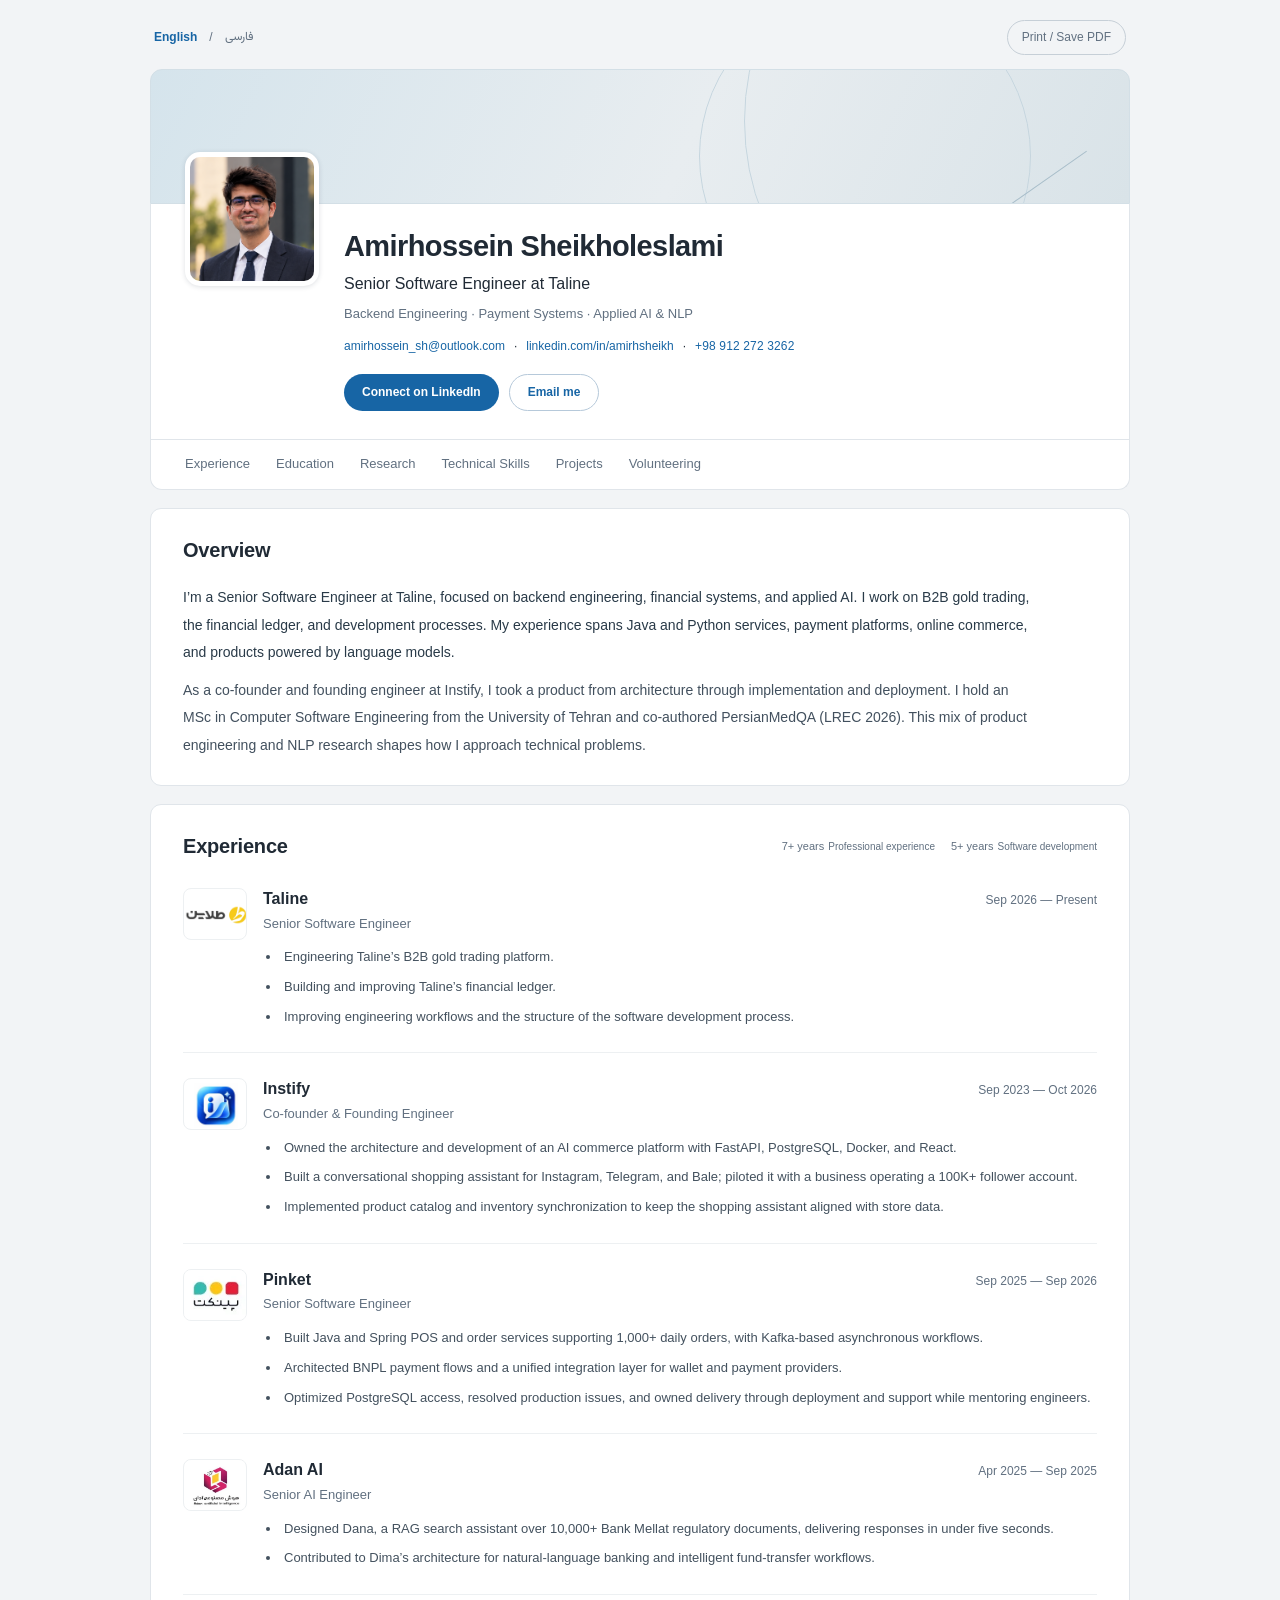
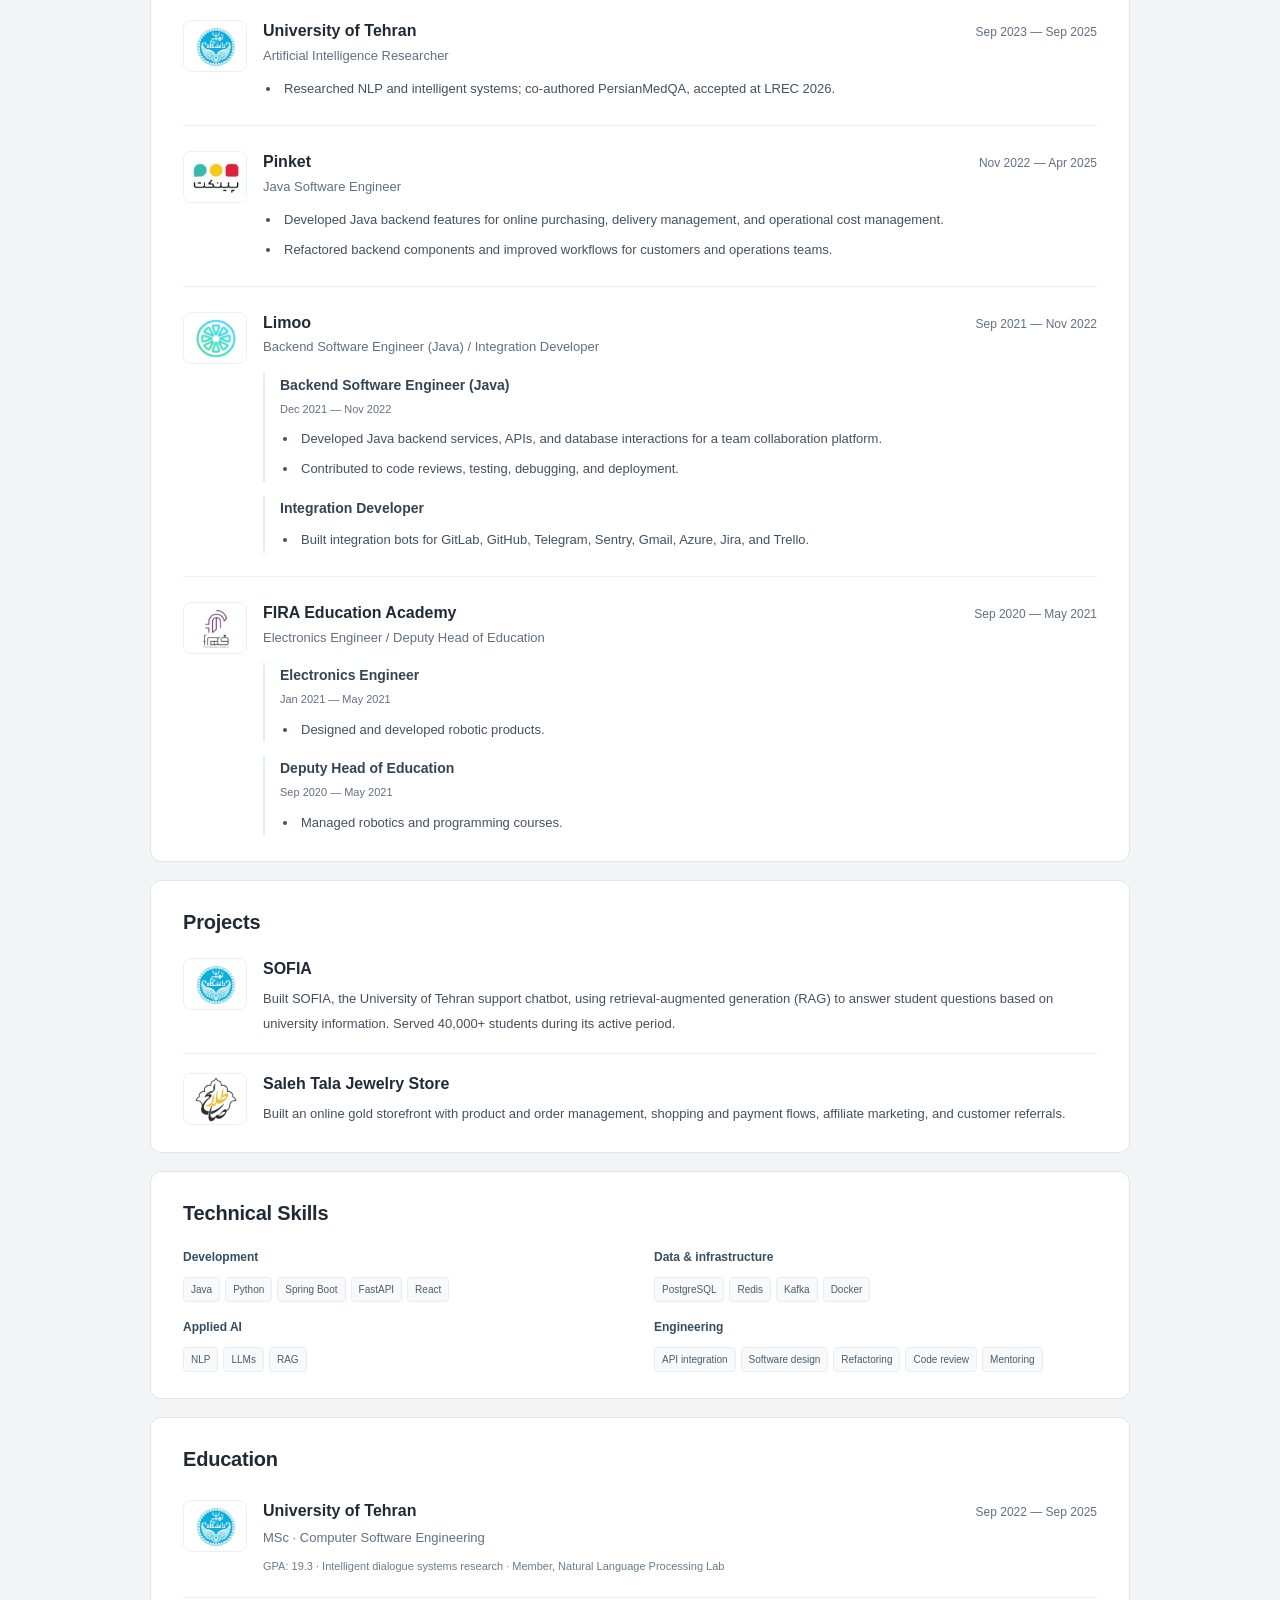
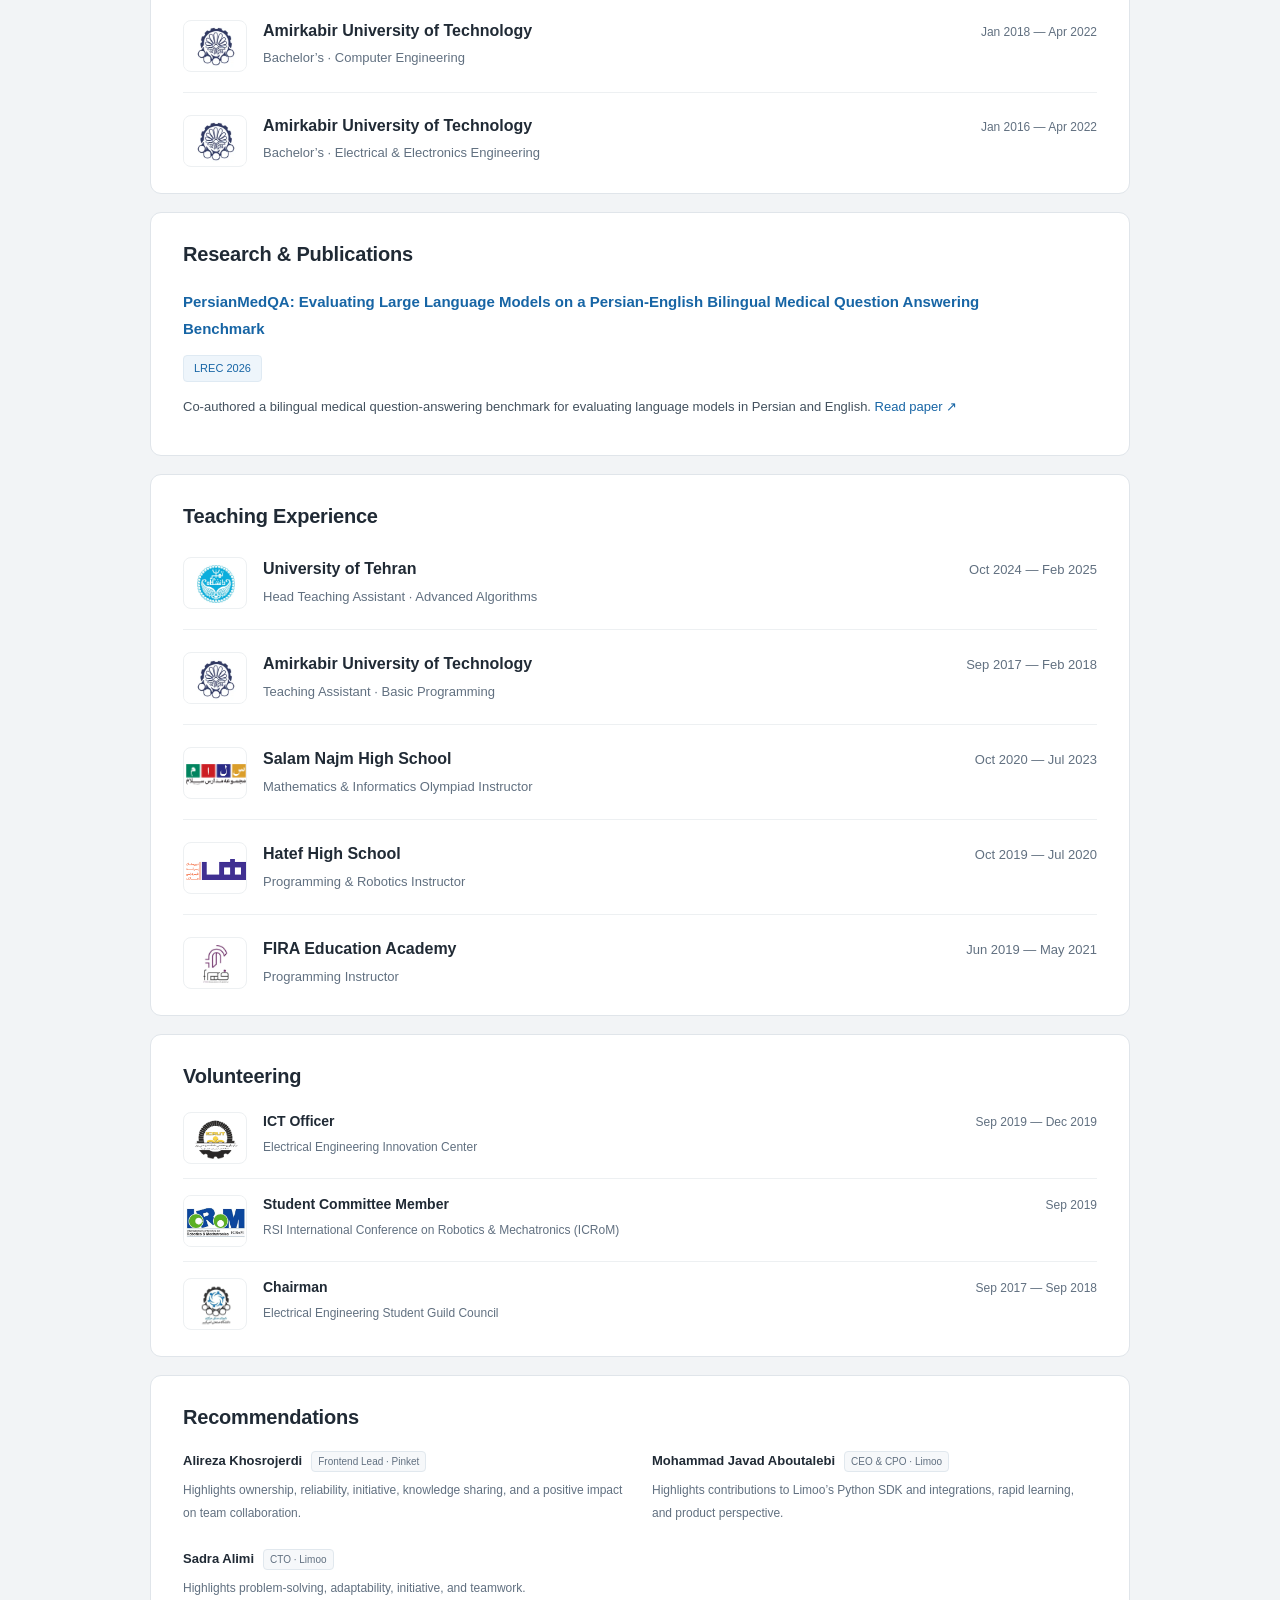
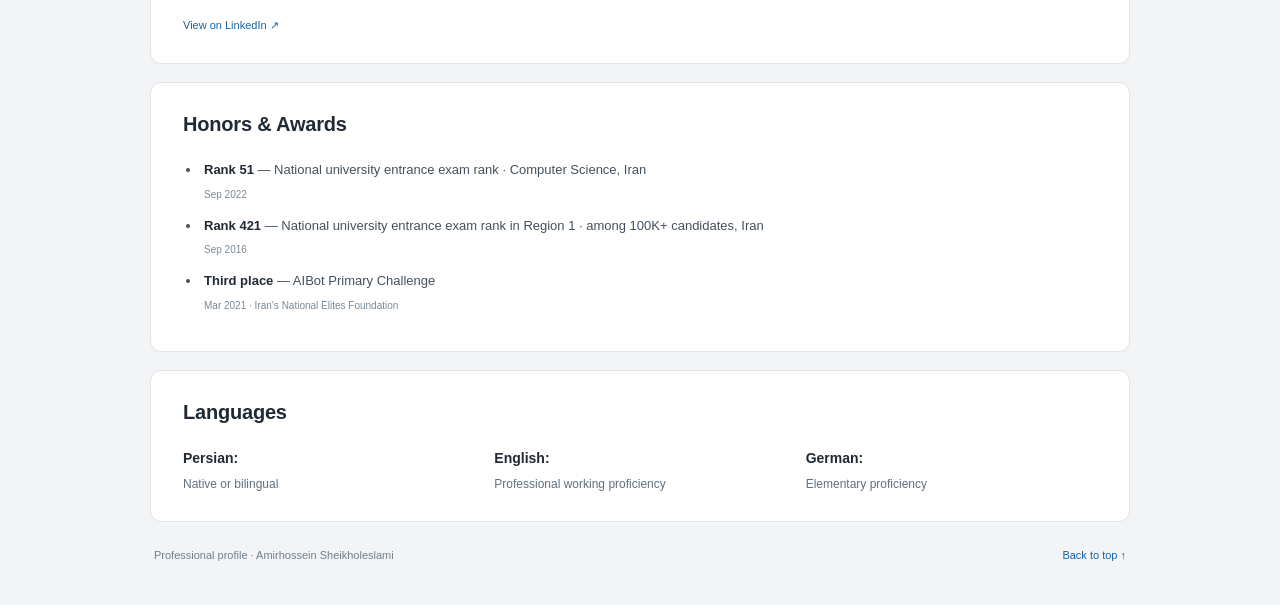
==== commit 515d6b44: "Remove link underlines and describe SOFIA RAG architecture" ====
--- a/index.html
+++ b/index.html
@@ -45,7 +45,7 @@
 <main id="main">
 <section aria-labelledby="summary"><h2 id="summary">Overview</h2><div class="about-copy"><p>I’m a Senior Software Engineer at Taline, focused on backend engineering, financial systems, and applied AI. I work on B2B gold trading, the financial ledger, and development processes. My experience spans Java and Python services, payment platforms, online commerce, and products powered by language models.</p><p>As a co-founder and founding engineer at Instify, I took a product from architecture through implementation and deployment. I hold an MSc in Computer Software Engineering from the University of Tehran and co-authored PersianMedQA (LREC 2026). This mix of product engineering and NLP research shapes how I approach technical problems.</p></div></section>
 <section aria-labelledby="experience"><div class="experience-heading"><h2 id="experience">Experience</h2><div class="experience-highlights" aria-label="Experience at a glance"><div class="experience-metric" title="2019 — Present"><strong data-experience-start="2019-06" data-years-pattern="{years}+ years">7+ years</strong><span>Professional experience</span></div><div class="experience-metric" title="2021 — Present"><strong data-experience-start="2021-09" data-years-pattern="{years}+ years">5+ years</strong><span>Software development</span></div></div></div><article class="entry career-entry has-logo"><span class="logo-frame logo-taline"><img class="company-logo" src="assets/images/taline.webp" alt="" width="64" height="52" loading="lazy" decoding="async"></span><div class="entry-content"><div class="entry-head"><h3><a class="reference-link" href="https://taline.ir/" target="_blank" rel="noopener noreferrer">Taline</a></h3><p class="date">Sep 2026 — Present</p></div><p class="position">Senior Software Engineer</p><ul><li>Engineering Taline’s B2B gold trading platform.</li><li>Building and improving Taline’s financial ledger.</li><li>Improving engineering workflows and the structure of the software development process.</li></ul></div></article><article class="entry career-entry has-logo"><span class="logo-frame logo-instify"><img class="company-logo" src="assets/images/instify.webp" alt="" width="64" height="52" loading="lazy" decoding="async"></span><div class="entry-content"><div class="entry-head"><h3><a class="reference-link" href="https://instify.app/" target="_blank" rel="noopener noreferrer">Instify</a></h3><p class="date">Sep 2023 — Oct 2026</p></div><p class="position">Co-founder &amp; Founding Engineer</p><ul><li>Owned the architecture and development of an AI commerce platform with FastAPI, PostgreSQL, Docker, and React.</li><li>Built a conversational shopping assistant for Instagram, Telegram, and Bale; piloted it with a business operating a 100K+ follower account.</li><li>Implemented product catalog and inventory synchronization to keep the shopping assistant aligned with store data.</li></ul></div></article><article class="entry career-entry has-logo"><span class="logo-frame logo-pinket"><img class="company-logo" src="assets/images/pinket.webp" alt="" width="64" height="52" loading="lazy" decoding="async"></span><div class="entry-content"><div class="entry-head"><h3><a class="reference-link" href="https://pinket.com/" target="_blank" rel="noopener noreferrer">Pinket</a></h3><p class="date">Sep 2025 — Sep 2026</p></div><p class="position">Senior Software Engineer</p><ul><li>Built Java and Spring POS and order services supporting 1,000+ daily orders, with Kafka-based asynchronous workflows.</li><li>Architected BNPL payment flows and a unified integration layer for wallet and payment providers.</li><li>Optimized PostgreSQL access, resolved production issues, and owned delivery through deployment and support while mentoring engineers.</li></ul></div></article><article class="entry career-entry has-logo"><span class="logo-frame logo-adan"><img class="company-logo" src="assets/images/adan.webp" alt="" width="64" height="52" loading="lazy" decoding="async"></span><div class="entry-content"><div class="entry-head"><h3><a class="reference-link" href="https://adanai.ir/" target="_blank" rel="noopener noreferrer">Adan AI</a></h3><p class="date">Apr 2025 — Sep 2025</p></div><p class="position">Senior AI Engineer</p><ul><li>Designed Dana, a RAG search assistant over 10,000+ Bank Mellat regulatory documents, delivering responses in under five seconds.</li><li>Contributed to Dima’s architecture for natural-language banking and intelligent fund-transfer workflows.</li></ul></div></article><article class="entry career-entry has-logo"><span class="logo-frame logo-ut"><img class="company-logo" src="assets/images/ut.webp" alt="" width="64" height="52" loading="lazy" decoding="async"></span><div class="entry-content"><div class="entry-head"><h3><a class="reference-link" href="https://ut.ac.ir/" target="_blank" rel="noopener noreferrer">University of Tehran</a></h3><p class="date">Sep 2023 — Sep 2025</p></div><p class="position">Artificial Intelligence Researcher</p><ul><li>Researched NLP and intelligent systems; co-authored PersianMedQA, accepted at LREC 2026.</li></ul></div></article><article class="entry career-entry has-logo"><span class="logo-frame logo-pinket"><img class="company-logo" src="assets/images/pinket.webp" alt="" width="64" height="52" loading="lazy" decoding="async"></span><div class="entry-content"><div class="entry-head"><h3><a class="reference-link" href="https://pinket.com/" target="_blank" rel="noopener noreferrer">Pinket</a></h3><p class="date">Nov 2022 — Apr 2025</p></div><p class="position">Java Software Engineer</p><ul><li>Developed Java backend features for online purchasing, delivery management, and operational cost management.</li><li>Refactored backend components and improved workflows for customers and operations teams.</li></ul></div></article><article class="entry career-entry has-logo"><span class="logo-frame logo-limoo"><img class="company-logo" src="assets/images/limoo.webp" alt="" width="64" height="52" loading="lazy" decoding="async"></span><div class="entry-content"><div class="entry-head"><h3><a class="reference-link" href="https://www.linkedin.com/company/limoo-im/" target="_blank" rel="noopener noreferrer">Limoo</a></h3><p class="date">Sep 2021 — Nov 2022</p></div><p class="position">Backend Software Engineer (Java) / Integration Developer</p><div class="subrole"><h4>Backend Software Engineer (Java)</h4><p class="subrole-date">Dec 2021 — Nov 2022</p><ul><li>Developed Java backend services, APIs, and database interactions for a team collaboration platform.</li><li>Contributed to code reviews, testing, debugging, and deployment.</li></ul></div><div class="subrole"><h4>Integration Developer</h4><ul><li>Built integration bots for GitLab, GitHub, Telegram, Sentry, Gmail, Azure, Jira, and Trello.</li></ul></div></div></article><article class="entry career-entry has-logo"><span class="logo-frame logo-fira"><img class="company-logo" src="assets/images/fira.webp" alt="" width="64" height="52" loading="lazy" decoding="async"></span><div class="entry-content"><div class="entry-head"><h3><a class="reference-link" href="https://firaedu.ir/" target="_blank" rel="noopener noreferrer">FIRA Education Academy</a></h3><p class="date">Sep 2020 — May 2021</p></div><p class="position">Electronics Engineer / Deputy Head of Education</p><div class="subrole"><h4>Electronics Engineer</h4><p class="subrole-date">Jan 2021 — May 2021</p><ul><li>Designed and developed robotic products.</li></ul></div><div class="subrole"><h4>Deputy Head of Education</h4><p class="subrole-date">Sep 2020 — May 2021</p><ul><li>Managed robotics and programming courses.</li></ul></div></div></article></section>
-<section aria-labelledby="projects"><h2 id="projects">Projects</h2><div class="portfolio-projects"><article class="entry has-logo project-entry"><span class="logo-frame logo-ut"><img class="company-logo" src="assets/images/ut.webp" alt="" width="64" height="52" loading="lazy" decoding="async"></span><div class="entry-content"><h3>SOFIA</h3><p>Developed the University of Tehran support chatbot, serving 40,000+ students during its active period.</p></div></article><article class="entry has-logo project-entry"><span class="logo-frame logo-saleh-tala"><img class="company-logo" src="assets/images/saleh-tala.png" alt="" width="64" height="52" loading="lazy" decoding="async"></span><div class="entry-content"><h3><a class="reference-link" href="https://salehtala.mooai.ir/" target="_blank" rel="noopener noreferrer">Saleh Tala Jewelry Store</a></h3><p>Built an online gold storefront with product and order management, shopping and payment flows, affiliate marketing, and customer referrals.</p></div></article></div></section>
+<section aria-labelledby="projects"><h2 id="projects">Projects</h2><div class="portfolio-projects"><article class="entry has-logo project-entry"><span class="logo-frame logo-ut"><img class="company-logo" src="assets/images/ut.webp" alt="" width="64" height="52" loading="lazy" decoding="async"></span><div class="entry-content"><h3>SOFIA</h3><p>Built SOFIA, the University of Tehran support chatbot, using retrieval-augmented generation (RAG) to answer student questions based on university information. Served 40,000+ students during its active period.</p></div></article><article class="entry has-logo project-entry"><span class="logo-frame logo-saleh-tala"><img class="company-logo" src="assets/images/saleh-tala.png" alt="" width="64" height="52" loading="lazy" decoding="async"></span><div class="entry-content"><h3><a class="reference-link" href="https://salehtala.mooai.ir/" target="_blank" rel="noopener noreferrer">Saleh Tala Jewelry Store</a></h3><p>Built an online gold storefront with product and order management, shopping and payment flows, affiliate marketing, and customer referrals.</p></div></article></div></section>
 <section aria-labelledby="skills"><h2 id="skills">Technical Skills</h2><div class="skill-grid"><article class="skill-card"><h3>Development</h3><ul class="skill-tags"><li lang="en" dir="ltr">Java</li><li lang="en" dir="ltr">Python</li><li lang="en" dir="ltr">Spring Boot</li><li lang="en" dir="ltr">FastAPI</li><li lang="en" dir="ltr">React</li></ul></article><article class="skill-card"><h3>Data &amp; infrastructure</h3><ul class="skill-tags"><li lang="en" dir="ltr">PostgreSQL</li><li lang="en" dir="ltr">Redis</li><li lang="en" dir="ltr">Kafka</li><li lang="en" dir="ltr">Docker</li></ul></article><article class="skill-card"><h3>Applied AI</h3><ul class="skill-tags"><li lang="en" dir="ltr">NLP</li><li lang="en" dir="ltr">LLMs</li><li lang="en" dir="ltr">RAG</li></ul></article><article class="skill-card"><h3>Engineering</h3><ul class="skill-tags"><li lang="en" dir="ltr">API integration</li><li lang="en" dir="ltr">Software design</li><li lang="en" dir="ltr">Refactoring</li><li lang="en" dir="ltr">Code review</li><li lang="en" dir="ltr">Mentoring</li></ul></article></div></section>
 <section aria-labelledby="education"><h2 id="education">Education</h2><article class="entry education-entry has-logo"><span class="logo-frame logo-ut"><img class="company-logo" src="assets/images/ut.webp" alt="" width="64" height="52" loading="lazy" decoding="async"></span><div class="entry-content"><div class="entry-head"><h3><a class="reference-link" href="https://ut.ac.ir/" target="_blank" rel="noopener noreferrer">University of Tehran</a></h3><span class="date">Sep 2022 — Sep 2025</span></div><p>MSc · Computer Software Engineering</p><p class="academic-note">GPA: 19.3 · Intelligent dialogue systems research · Member, Natural Language Processing Lab</p></div></article><article class="entry education-entry has-logo"><span class="logo-frame logo-aut"><img class="company-logo" src="assets/images/aut.webp" alt="" width="64" height="52" loading="lazy" decoding="async"></span><div class="entry-content"><div class="entry-head"><h3><a class="reference-link" href="https://aut.ac.ir/" target="_blank" rel="noopener noreferrer">Amirkabir University of Technology</a></h3><span class="date">Jan 2018 — Apr 2022</span></div><p>Bachelor’s · Computer Engineering</p></div></article><article class="entry education-entry has-logo"><span class="logo-frame logo-aut"><img class="company-logo" src="assets/images/aut.webp" alt="" width="64" height="52" loading="lazy" decoding="async"></span><div class="entry-content"><div class="entry-head"><h3><a class="reference-link" href="https://aut.ac.ir/" target="_blank" rel="noopener noreferrer">Amirkabir University of Technology</a></h3><span class="date">Jan 2016 — Apr 2022</span></div><p>Bachelor’s · Electrical &amp; Electronics Engineering</p></div></article></section>
 <section aria-labelledby="research"><h2 id="research">Research &amp; Publications</h2><article class="entry publication"><h3 lang="en" dir="ltr"><a href="https://arxiv.org/abs/2506.00250" target="_blank" rel="noopener noreferrer">PersianMedQA: Evaluating Large Language Models on a Persian-English Bilingual Medical Question Answering Benchmark</a></h3><p class="venue" dir="ltr">LREC 2026</p><p>Co-authored a bilingual medical question-answering benchmark for evaluating language models in Persian and English. <a href="https://arxiv.org/abs/2506.00250" target="_blank" rel="noopener noreferrer">Read paper ↗</a></p></article></section>
--- a/styles.css
+++ b/styles.css
@@ -1,7 +1,7 @@
 @font-face{font-family:Vazirmatn;src:url('assets/fonts/Vazirmatn.woff2') format('woff2');font-weight:100 900;font-display:swap}
 @font-face{font-family:'Latin Modern';src:url('assets/fonts/lmroman10-regular.otf') format('opentype');font-weight:400;font-display:swap}
 @font-face{font-family:'Latin Modern';src:url('assets/fonts/lmroman10-bold.otf') format('opentype');font-weight:700;font-display:swap}
-:root{color-scheme:light;--ink:#202a35;--muted:#617080;--line:#e0e5ea;--blue:#1765a5;--paper:#fff;--surface:#f2f4f6}*{box-sizing:border-box}html{scroll-behavior:smooth;scroll-padding-top:24px}body{margin:0;background:var(--surface);color:var(--ink);font:15px/1.75 -apple-system,BlinkMacSystemFont,'Segoe UI',Arial,sans-serif;-webkit-font-smoothing:antialiased}a{color:var(--blue);text-decoration:none;text-underline-offset:3px}a:hover{text-decoration:underline}a:focus-visible,button:focus-visible{outline:3px solid #1765a5;outline-offset:4px}button{font:inherit;cursor:pointer}button[hidden]{display:none}.toolbar{max-width:980px;margin:auto;padding:20px 4px 14px;display:flex;justify-content:space-between;align-items:center;gap:20px;font-size:12px;color:var(--muted)}.language-switch{display:flex;gap:12px;align-items:center;direction:ltr}.language-switch a{padding:4px 0;color:var(--muted)}.language-switch a[aria-current=page]{color:var(--blue);font-weight:700}.language-switch a[lang=fa]{font-family:Vazirmatn,Tahoma,sans-serif}.toolbar button{padding:6px 14px;border:1px solid #c6cfd7;border-radius:18px;background:transparent;color:var(--muted);font-size:12px}.toolbar button:hover{background:#fff}.resume{max-width:980px;margin:0 auto 40px}.profile-cover{height:135px;background:#dce6ec;position:relative;overflow:hidden;border:1px solid #d3dfe6;border-radius:12px 12px 0 0;background-image:linear-gradient(115deg,#d5e4ec,#e8edf0 55%,#d9e3e8)}.profile-cover:before,.profile-cover:after{content:'';position:absolute;inset-inline-end:10%;top:-80px;width:330px;height:330px;border:1px solid #c6d6df;border-radius:50%}.profile-cover:after{inset-inline-end:-12%;top:-200px;width:500px;height:500px}.profile-cover span{position:absolute;bottom:25px;inset-inline-end:34px;width:92px;height:1px;background:#a9beca;transform:rotate(-35deg)}.resume-header{background:white;padding:28px 34px;border:1px solid var(--line);border-top:0;text-align:start}.resume-header.with-portrait{display:flex;align-items:flex-start;gap:25px;padding-top:0}.portrait-frame{position:relative;flex:0 0 134px;width:134px;height:134px;overflow:hidden;border-radius:15px;background:#fff;border:5px solid white;box-shadow:0 1px 5px #192a3b25;margin-top:-52px;z-index:1}.portrait-frame .portrait{display:block;position:absolute;width:180%;max-width:none;height:auto;left:-35%;top:-27%}.identity{min-width:0;flex:1;padding-top:22px}h1{margin:0 0 3px;font-size:29px;line-height:1.4;font-weight:700;letter-spacing:-.6px}.subtitle{font-size:16px;margin:0 0 5px;font-weight:500}.profile-tagline{font-size:13px;line-height:1.7;color:var(--muted);margin:0 0 10px}.resume-header address{font-style:normal;font-size:12px;display:flex;align-items:center;flex-wrap:wrap;gap:0 9px;line-height:1.9;overflow-wrap:anywhere;direction:ltr;justify-content:flex-start}.profile-actions{display:flex;gap:10px;flex-wrap:wrap;margin-top:17px;font-size:12px;font-weight:600}.profile-actions a{display:inline-flex;align-items:center;justify-content:center;padding:7px 18px;min-height:35px;border-radius:20px}.primary-action{background:var(--blue);color:#fff}.primary-action:hover{background:#0e5088;text-decoration:none}.secondary-action{border:1px solid #b6c9da;color:var(--blue)}.secondary-action:hover{background:#f1f7fc;text-decoration:none}.section-nav{display:flex;gap:26px;align-items:center;overflow:auto;background:white;padding:13px 34px;border:1px solid var(--line);border-top:0;border-radius:0 0 12px 12px;font-size:13px}.section-nav a{white-space:nowrap;color:var(--muted)}.section-nav a:hover{color:var(--blue)}main>section{background:white;border:1px solid var(--line);border-radius:11px;padding:26px 32px;margin-top:18px}h2{margin:0 0 19px;font-size:20px;line-height:1.5;font-weight:650;letter-spacing:-.2px}p{margin:0 0 10px}#main>section:first-child>p{max-width:850px;line-height:1.95;font-size:14px;color:#42505e;margin-bottom:0}h3{font-size:16px;line-height:1.6;font-weight:650;margin:0;color:var(--ink)}h4{font-size:14px;margin:16px 0 6px;font-weight:600;color:#354454}.entry{margin:0}.entry.has-logo{display:grid;grid-template-columns:64px minmax(0,1fr);gap:16px;align-items:start}.entry-content{min-width:0}.career-entry{padding:7px 0 23px}.career-entry+.career-entry{border-top:1px solid #edf0f2;padding-top:23px}.career-entry:last-child{padding-bottom:0}.logo-frame{position:relative;display:block;flex-shrink:0;width:64px;height:52px;overflow:hidden;border:1px solid #edf0f2;border-radius:8px;background:#fff;margin-top:2px}.company-logo{position:absolute;display:block;max-width:none;height:auto;object-fit:contain}.entry-head{display:flex;align-items:baseline;justify-content:space-between;gap:20px}.date{font-size:12px;color:var(--muted);white-space:nowrap;margin:0;font-weight:400}.position{font-size:13px;color:var(--muted);margin:1px 0 10px}.entry ul{padding-inline-start:18px;margin:8px 0 0}.entry li{padding-inline-start:3px;margin-bottom:7px;font-size:13px;line-height:1.9;color:#43515e}.entry li:last-child{margin-bottom:0}.entry ul:empty{display:none}.subrole{border-inline-start:2px solid #e4ebf1;padding-inline-start:15px}.subrole h4{margin-top:14px}.education-entry{padding:5px 0 20px}.education-entry+.education-entry{border-top:1px solid #edf0f2;padding-top:20px}.education-entry:last-child{padding-bottom:0}.education-entry p{font-size:13px;color:var(--muted);margin:4px 0 0}.publication h3{font-size:15px;line-height:1.8;font-weight:600;max-width:800px}.publication p{font-size:13px;color:#43515e;line-height:1.9}.publication .venue{display:inline-block;color:var(--blue);background:#eef5fb;border:1px solid #dfeaf3;padding:2px 10px;border-radius:4px;font-size:11px;margin:13px 0}.skills-list{margin:0;font-size:13px}.skills-list>div{display:grid;grid-template-columns:160px 1fr;gap:20px;padding:10px 0}.skills-list>div+div{border-top:1px solid #f0f2f4}.skills-list dt{font-weight:600}.skills-list dd{margin:0;color:#465765;unicode-bidi:isolate;line-height:1.9}.honors{padding-inline-start:18px;margin:0}.honors li{font-size:13px;color:#43515e;line-height:1.9;margin-bottom:10px;padding-inline-start:3px}.honors strong{color:var(--ink);font-weight:600}.languages-list{display:grid;grid-template-columns:repeat(3,1fr);gap:20px;list-style:none;margin:0;padding:0;font-size:12px;color:var(--muted)}.languages-list strong{display:block;font-size:14px;margin-bottom:3px;color:var(--ink);font-weight:600}footer{font-size:11px;color:#70808e;display:flex;justify-content:space-between;gap:20px;padding:24px 4px 0}.skip{position:fixed;top:-100px;inset-inline-start:20px;z-index:20;background:white;padding:12px}.skip:focus{top:10px}html[lang=fa] body{font-family:Vazirmatn,Tahoma,sans-serif;line-height:1.95}html[lang=fa] h1{font-size:28px;letter-spacing:0;line-height:1.7}html[lang=fa] .subtitle{font-size:15px}html[lang=fa] .identity{padding-top:18px}html[lang=fa] .resume-header address{justify-content:flex-end;font-family:-apple-system,BlinkMacSystemFont,'Segoe UI',Arial,sans-serif;font-size:12px}html[lang=fa] .profile-tagline{font-size:12px}html[lang=fa] h2{font-size:18px;letter-spacing:0;font-weight:650}html[lang=fa] h3{font-size:15px;line-height:1.9}html[lang=fa] .entry li{font-size:13px;line-height:2.05}html[lang=fa] .date{font-size:11px}html[lang=fa] .skills-list dd{font-family:-apple-system,BlinkMacSystemFont,'Segoe UI',Arial,sans-serif;font-size:13px}html[lang=fa] .publication h3{font-family:-apple-system,BlinkMacSystemFont,'Segoe UI',Arial,sans-serif;font-size:15px;line-height:1.8}html[lang=fa] .profile-actions{font-size:12px}html[lang=fa] .section-nav{font-size:12px}@media screen and (max-width:1020px){.toolbar,.resume{margin-inline:20px}.entry-head{gap:16px}}@media screen and (max-width:640px){body{font-size:14px}.toolbar{padding:14px 1px 11px;margin-inline:15px}.resume{margin-inline:12px;margin-bottom:24px}.profile-cover{height:105px}.resume-header,.resume-header.with-portrait{padding:0 20px 23px;display:block}.portrait-frame{width:104px;height:104px;margin-top:-45px;border-width:4px}.identity,html[lang=fa] .identity{padding-top:13px}h1{font-size:25px}.subtitle{font-size:15px}.profile-tagline{font-size:12px}.resume-header address{font-size:11px;gap:2px 6px}.resume-header address>span{display:none}.resume-header address{flex-direction:column;align-items:flex-start}.section-nav{padding:12px 20px;gap:22px;font-size:12px}main>section{padding:21px 19px;margin-top:13px}h2{font-size:18px;margin-bottom:16px}h3{font-size:15px}.entry.has-logo{grid-template-columns:52px minmax(0,1fr);gap:10px}.logo-frame{width:52px;height:48px;transform-origin:top left}.entry-head{flex-direction:column;gap:1px}.date{font-size:11px}.position{font-size:12px}.entry li{font-size:12px;line-height:1.95}.entry ul{padding-inline-start:15px}.career-entry+.career-entry{padding-top:19px}.skills-list>div{grid-template-columns:1fr;gap:3px;padding-block:11px}.skills-list dd{font-size:12px}.languages-list{grid-template-columns:1fr;gap:15px}.languages-list strong{display:inline;font-size:13px}.honors li{font-size:12px}footer{font-size:10px;padding-inline:5px}html[lang=fa] h1{font-size:25px}html[lang=fa] .resume-header address{align-items:flex-end;font-size:11px}html[lang=fa] h3{font-size:14px}html[lang=fa] h2{font-size:17px}html[lang=fa] .entry li{font-size:12px}html[lang=fa] .entry-head{gap:1px}.subrole{padding-inline-start:10px}h4{font-size:13px}.profile-actions a{padding:7px 15px}}
+:root{color-scheme:light;--ink:#202a35;--muted:#617080;--line:#e0e5ea;--blue:#1765a5;--paper:#fff;--surface:#f2f4f6}*{box-sizing:border-box}html{scroll-behavior:smooth;scroll-padding-top:24px}body{margin:0;background:var(--surface);color:var(--ink);font:15px/1.75 -apple-system,BlinkMacSystemFont,'Segoe UI',Arial,sans-serif;-webkit-font-smoothing:antialiased}a{color:var(--blue);text-decoration:none;text-underline-offset:3px}a:hover{text-decoration:none}a:focus-visible,button:focus-visible{outline:3px solid #1765a5;outline-offset:4px}button{font:inherit;cursor:pointer}button[hidden]{display:none}.toolbar{max-width:980px;margin:auto;padding:20px 4px 14px;display:flex;justify-content:space-between;align-items:center;gap:20px;font-size:12px;color:var(--muted)}.language-switch{display:flex;gap:12px;align-items:center;direction:ltr}.language-switch a{padding:4px 0;color:var(--muted)}.language-switch a[aria-current=page]{color:var(--blue);font-weight:700}.language-switch a[lang=fa]{font-family:Vazirmatn,Tahoma,sans-serif}.toolbar button{padding:6px 14px;border:1px solid #c6cfd7;border-radius:18px;background:transparent;color:var(--muted);font-size:12px}.toolbar button:hover{background:#fff}.resume{max-width:980px;margin:0 auto 40px}.profile-cover{height:135px;background:#dce6ec;position:relative;overflow:hidden;border:1px solid #d3dfe6;border-radius:12px 12px 0 0;background-image:linear-gradient(115deg,#d5e4ec,#e8edf0 55%,#d9e3e8)}.profile-cover:before,.profile-cover:after{content:'';position:absolute;inset-inline-end:10%;top:-80px;width:330px;height:330px;border:1px solid #c6d6df;border-radius:50%}.profile-cover:after{inset-inline-end:-12%;top:-200px;width:500px;height:500px}.profile-cover span{position:absolute;bottom:25px;inset-inline-end:34px;width:92px;height:1px;background:#a9beca;transform:rotate(-35deg)}.resume-header{background:white;padding:28px 34px;border:1px solid var(--line);border-top:0;text-align:start}.resume-header.with-portrait{display:flex;align-items:flex-start;gap:25px;padding-top:0}.portrait-frame{position:relative;flex:0 0 134px;width:134px;height:134px;overflow:hidden;border-radius:15px;background:#fff;border:5px solid white;box-shadow:0 1px 5px #192a3b25;margin-top:-52px;z-index:1}.portrait-frame .portrait{display:block;position:absolute;width:180%;max-width:none;height:auto;left:-35%;top:-27%}.identity{min-width:0;flex:1;padding-top:22px}h1{margin:0 0 3px;font-size:29px;line-height:1.4;font-weight:700;letter-spacing:-.6px}.subtitle{font-size:16px;margin:0 0 5px;font-weight:500}.profile-tagline{font-size:13px;line-height:1.7;color:var(--muted);margin:0 0 10px}.resume-header address{font-style:normal;font-size:12px;display:flex;align-items:center;flex-wrap:wrap;gap:0 9px;line-height:1.9;overflow-wrap:anywhere;direction:ltr;justify-content:flex-start}.profile-actions{display:flex;gap:10px;flex-wrap:wrap;margin-top:17px;font-size:12px;font-weight:600}.profile-actions a{display:inline-flex;align-items:center;justify-content:center;padding:7px 18px;min-height:35px;border-radius:20px}.primary-action{background:var(--blue);color:#fff}.primary-action:hover{background:#0e5088;text-decoration:none}.secondary-action{border:1px solid #b6c9da;color:var(--blue)}.secondary-action:hover{background:#f1f7fc;text-decoration:none}.section-nav{display:flex;gap:26px;align-items:center;overflow:auto;background:white;padding:13px 34px;border:1px solid var(--line);border-top:0;border-radius:0 0 12px 12px;font-size:13px}.section-nav a{white-space:nowrap;color:var(--muted)}.section-nav a:hover{color:var(--blue)}main>section{background:white;border:1px solid var(--line);border-radius:11px;padding:26px 32px;margin-top:18px}h2{margin:0 0 19px;font-size:20px;line-height:1.5;font-weight:650;letter-spacing:-.2px}p{margin:0 0 10px}#main>section:first-child>p{max-width:850px;line-height:1.95;font-size:14px;color:#42505e;margin-bottom:0}h3{font-size:16px;line-height:1.6;font-weight:650;margin:0;color:var(--ink)}h4{font-size:14px;margin:16px 0 6px;font-weight:600;color:#354454}.entry{margin:0}.entry.has-logo{display:grid;grid-template-columns:64px minmax(0,1fr);gap:16px;align-items:start}.entry-content{min-width:0}.career-entry{padding:7px 0 23px}.career-entry+.career-entry{border-top:1px solid #edf0f2;padding-top:23px}.career-entry:last-child{padding-bottom:0}.logo-frame{position:relative;display:block;flex-shrink:0;width:64px;height:52px;overflow:hidden;border:1px solid #edf0f2;border-radius:8px;background:#fff;margin-top:2px}.company-logo{position:absolute;display:block;max-width:none;height:auto;object-fit:contain}.entry-head{display:flex;align-items:baseline;justify-content:space-between;gap:20px}.date{font-size:12px;color:var(--muted);white-space:nowrap;margin:0;font-weight:400}.position{font-size:13px;color:var(--muted);margin:1px 0 10px}.entry ul{padding-inline-start:18px;margin:8px 0 0}.entry li{padding-inline-start:3px;margin-bottom:7px;font-size:13px;line-height:1.9;color:#43515e}.entry li:last-child{margin-bottom:0}.entry ul:empty{display:none}.subrole{border-inline-start:2px solid #e4ebf1;padding-inline-start:15px}.subrole h4{margin-top:14px}.education-entry{padding:5px 0 20px}.education-entry+.education-entry{border-top:1px solid #edf0f2;padding-top:20px}.education-entry:last-child{padding-bottom:0}.education-entry p{font-size:13px;color:var(--muted);margin:4px 0 0}.publication h3{font-size:15px;line-height:1.8;font-weight:600;max-width:800px}.publication p{font-size:13px;color:#43515e;line-height:1.9}.publication .venue{display:inline-block;color:var(--blue);background:#eef5fb;border:1px solid #dfeaf3;padding:2px 10px;border-radius:4px;font-size:11px;margin:13px 0}.skills-list{margin:0;font-size:13px}.skills-list>div{display:grid;grid-template-columns:160px 1fr;gap:20px;padding:10px 0}.skills-list>div+div{border-top:1px solid #f0f2f4}.skills-list dt{font-weight:600}.skills-list dd{margin:0;color:#465765;unicode-bidi:isolate;line-height:1.9}.honors{padding-inline-start:18px;margin:0}.honors li{font-size:13px;color:#43515e;line-height:1.9;margin-bottom:10px;padding-inline-start:3px}.honors strong{color:var(--ink);font-weight:600}.languages-list{display:grid;grid-template-columns:repeat(3,1fr);gap:20px;list-style:none;margin:0;padding:0;font-size:12px;color:var(--muted)}.languages-list strong{display:block;font-size:14px;margin-bottom:3px;color:var(--ink);font-weight:600}footer{font-size:11px;color:#70808e;display:flex;justify-content:space-between;gap:20px;padding:24px 4px 0}.skip{position:fixed;top:-100px;inset-inline-start:20px;z-index:20;background:white;padding:12px}.skip:focus{top:10px}html[lang=fa] body{font-family:Vazirmatn,Tahoma,sans-serif;line-height:1.95}html[lang=fa] h1{font-size:28px;letter-spacing:0;line-height:1.7}html[lang=fa] .subtitle{font-size:15px}html[lang=fa] .identity{padding-top:18px}html[lang=fa] .resume-header address{justify-content:flex-end;font-family:-apple-system,BlinkMacSystemFont,'Segoe UI',Arial,sans-serif;font-size:12px}html[lang=fa] .profile-tagline{font-size:12px}html[lang=fa] h2{font-size:18px;letter-spacing:0;font-weight:650}html[lang=fa] h3{font-size:15px;line-height:1.9}html[lang=fa] .entry li{font-size:13px;line-height:2.05}html[lang=fa] .date{font-size:11px}html[lang=fa] .skills-list dd{font-family:-apple-system,BlinkMacSystemFont,'Segoe UI',Arial,sans-serif;font-size:13px}html[lang=fa] .publication h3{font-family:-apple-system,BlinkMacSystemFont,'Segoe UI',Arial,sans-serif;font-size:15px;line-height:1.8}html[lang=fa] .profile-actions{font-size:12px}html[lang=fa] .section-nav{font-size:12px}@media screen and (max-width:1020px){.toolbar,.resume{margin-inline:20px}.entry-head{gap:16px}}@media screen and (max-width:640px){body{font-size:14px}.toolbar{padding:14px 1px 11px;margin-inline:15px}.resume{margin-inline:12px;margin-bottom:24px}.profile-cover{height:105px}.resume-header,.resume-header.with-portrait{padding:0 20px 23px;display:block}.portrait-frame{width:104px;height:104px;margin-top:-45px;border-width:4px}.identity,html[lang=fa] .identity{padding-top:13px}h1{font-size:25px}.subtitle{font-size:15px}.profile-tagline{font-size:12px}.resume-header address{font-size:11px;gap:2px 6px}.resume-header address>span{display:none}.resume-header address{flex-direction:column;align-items:flex-start}.section-nav{padding:12px 20px;gap:22px;font-size:12px}main>section{padding:21px 19px;margin-top:13px}h2{font-size:18px;margin-bottom:16px}h3{font-size:15px}.entry.has-logo{grid-template-columns:52px minmax(0,1fr);gap:10px}.logo-frame{width:52px;height:48px;transform-origin:top left}.entry-head{flex-direction:column;gap:1px}.date{font-size:11px}.position{font-size:12px}.entry li{font-size:12px;line-height:1.95}.entry ul{padding-inline-start:15px}.career-entry+.career-entry{padding-top:19px}.skills-list>div{grid-template-columns:1fr;gap:3px;padding-block:11px}.skills-list dd{font-size:12px}.languages-list{grid-template-columns:1fr;gap:15px}.languages-list strong{display:inline;font-size:13px}.honors li{font-size:12px}footer{font-size:10px;padding-inline:5px}html[lang=fa] h1{font-size:25px}html[lang=fa] .resume-header address{align-items:flex-end;font-size:11px}html[lang=fa] h3{font-size:14px}html[lang=fa] h2{font-size:17px}html[lang=fa] .entry li{font-size:12px}html[lang=fa] .entry-head{gap:1px}.subrole{padding-inline-start:10px}h4{font-size:13px}.profile-actions a{padding:7px 15px}}
 
 @media(prefers-reduced-motion:reduce){html{scroll-behavior:auto}}
 
@@ -49,7 +49,7 @@
 
 .experience-heading{display:flex;align-items:center;justify-content:space-between;flex-wrap:wrap;gap:8px 20px;margin-bottom:18px}.experience-heading h2{margin:0}.experience-highlights{display:flex;flex-wrap:wrap;gap:6px 16px;color:var(--muted)}.experience-metric{display:flex;align-items:baseline;gap:4px;font-size:10px;line-height:1.7}.experience-metric strong{font-size:11px;font-weight:500;color:var(--muted)}@media screen and (max-width:640px){.experience-heading{gap:6px 14px}.experience-highlights{gap:4px 12px}}
 
-.reference-link{color:inherit;text-decoration:underline;text-decoration-color:#bac9d5;text-decoration-thickness:1px;text-underline-offset:4px}.reference-link:hover{color:var(--blue);text-decoration-color:currentColor}
+.reference-link{color:inherit;text-decoration:none}.reference-link:hover{color:var(--blue);text-decoration:none}
 
 /* A4 print layout: preserve links, keep compact sections and roles together. */
 @page{size:A4;margin:12mm}
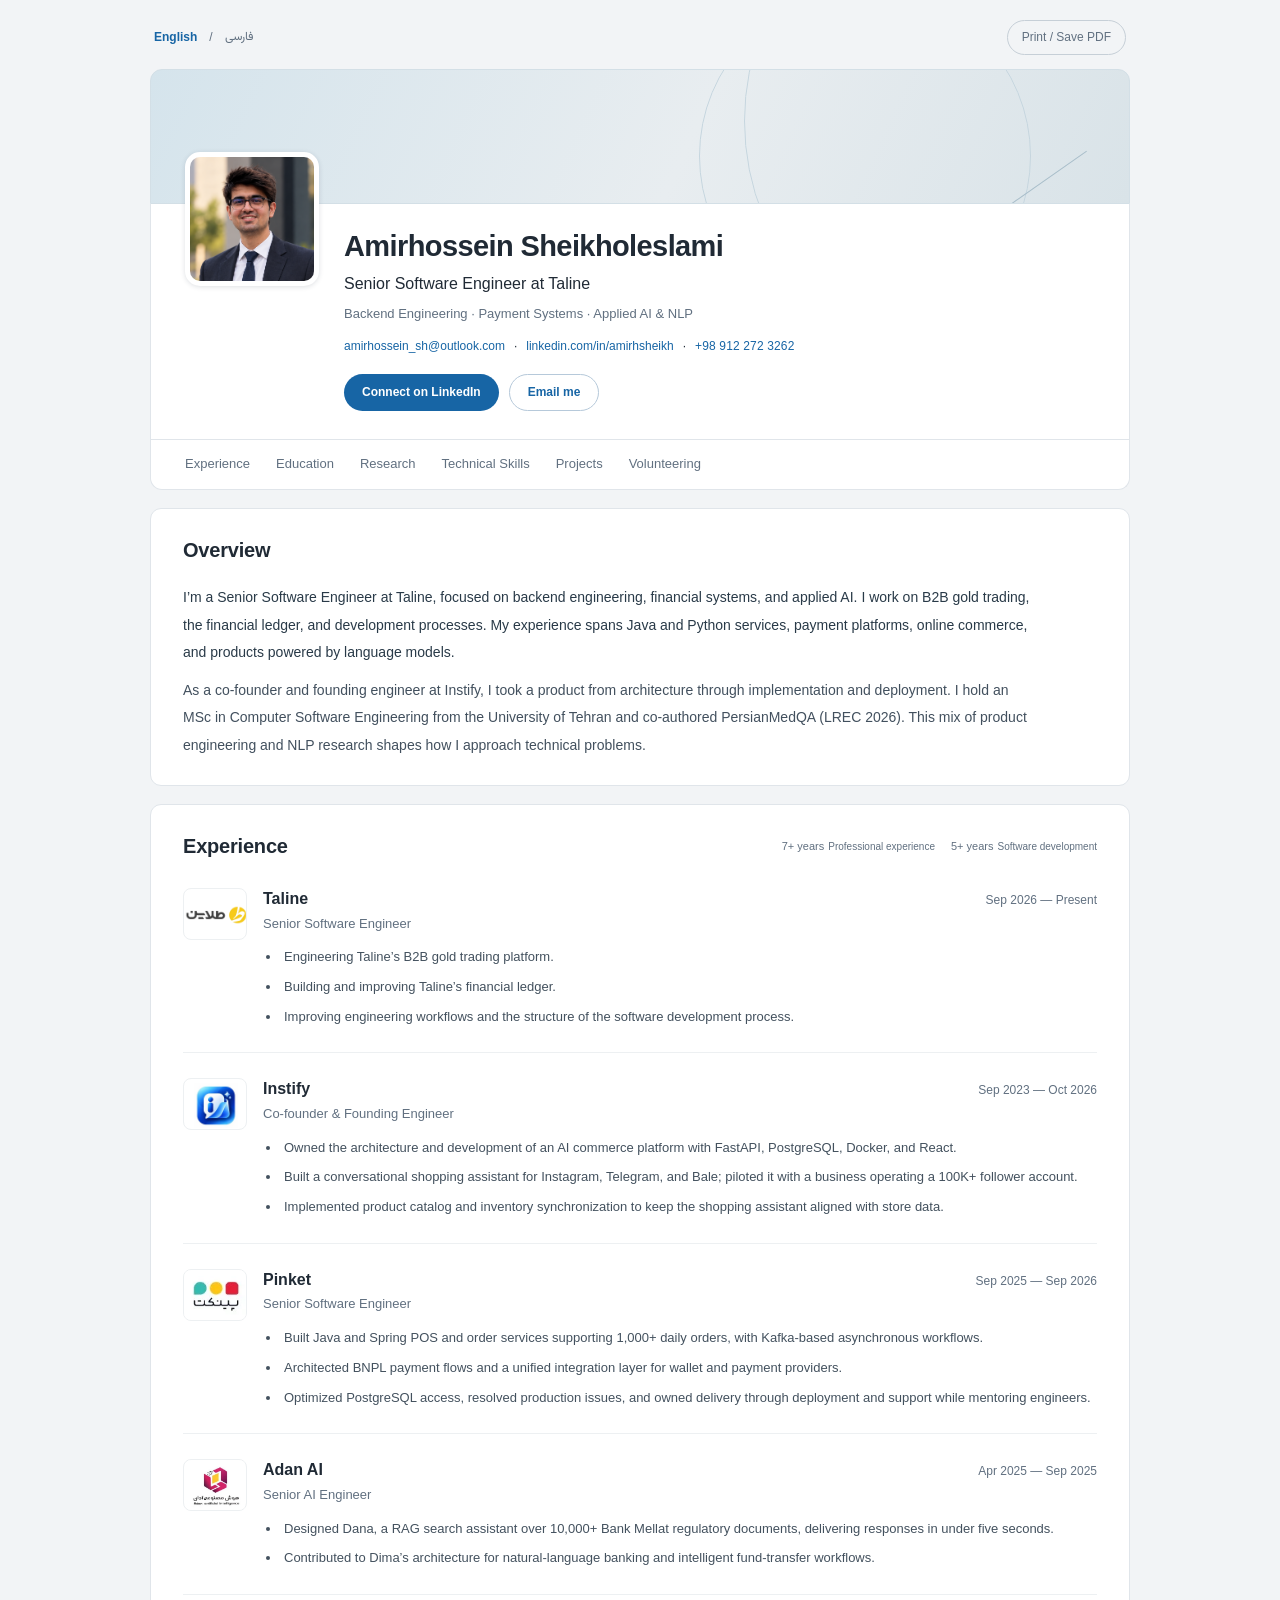
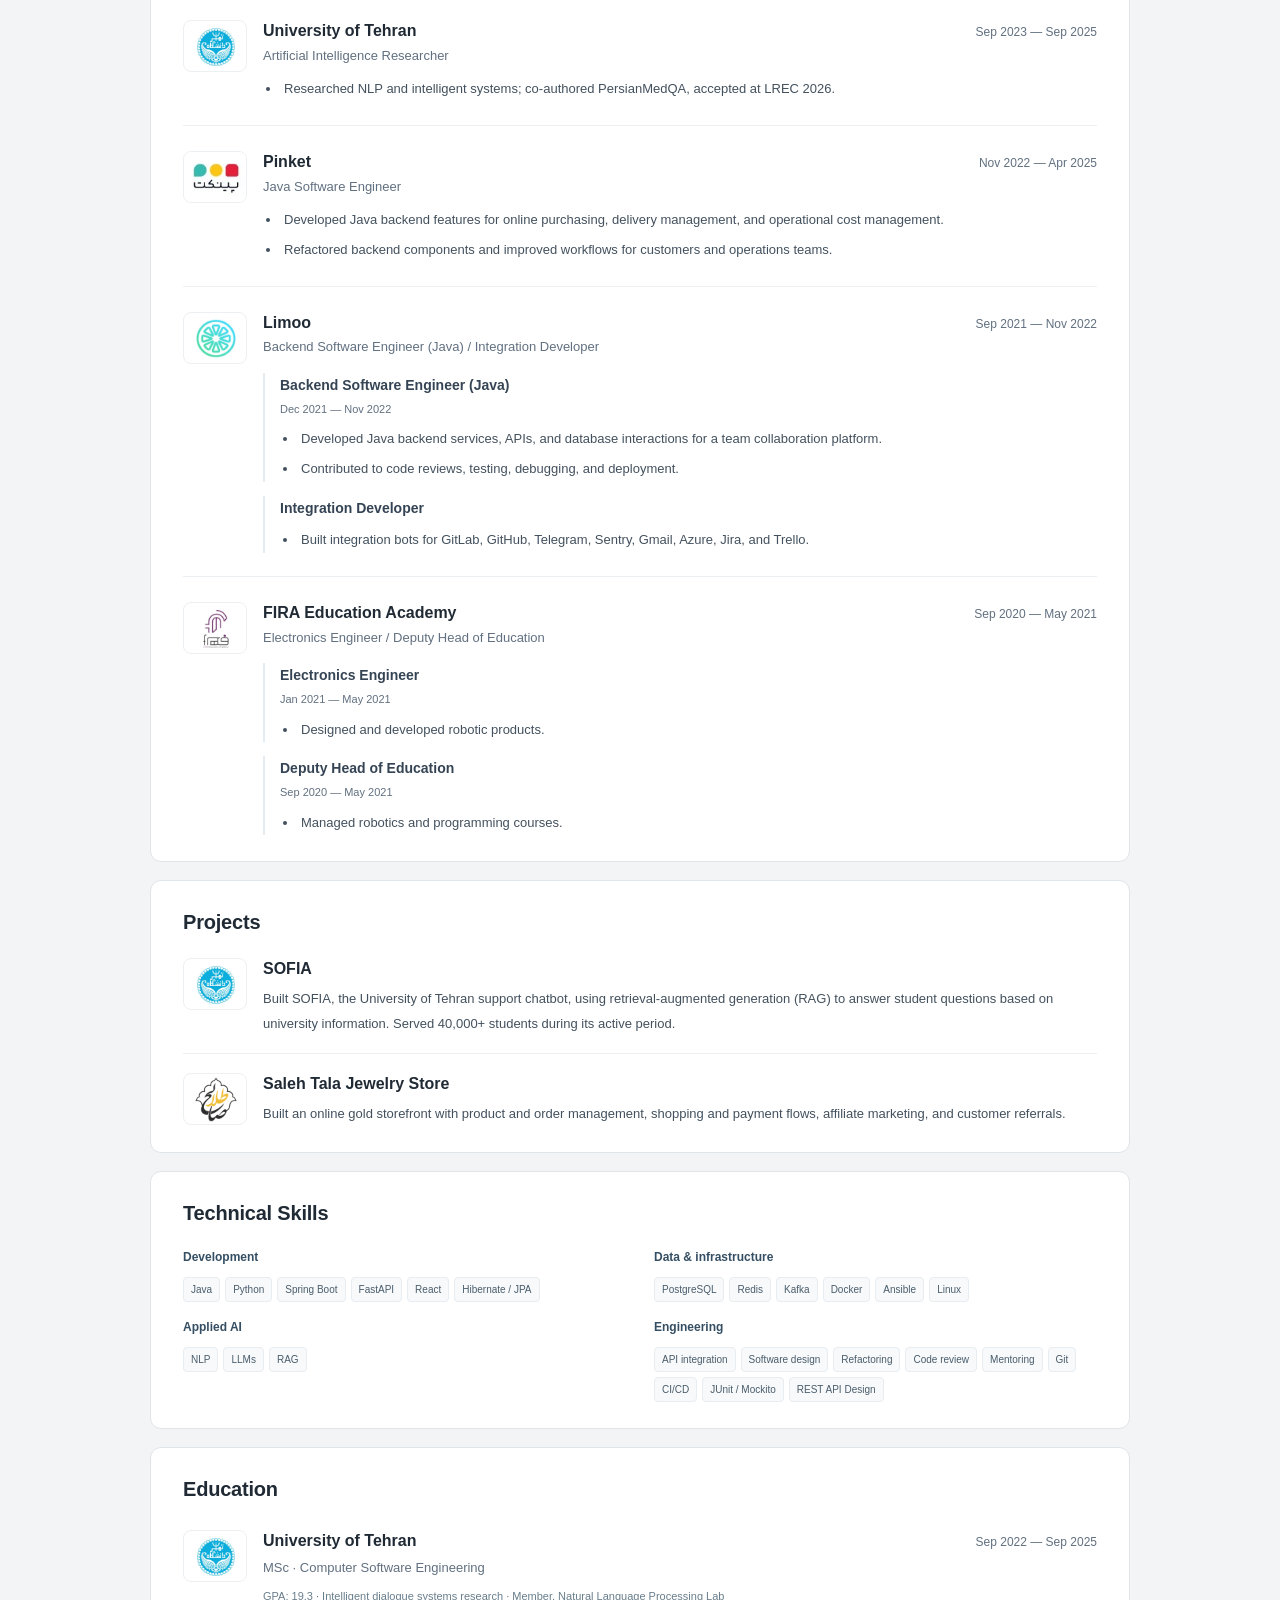
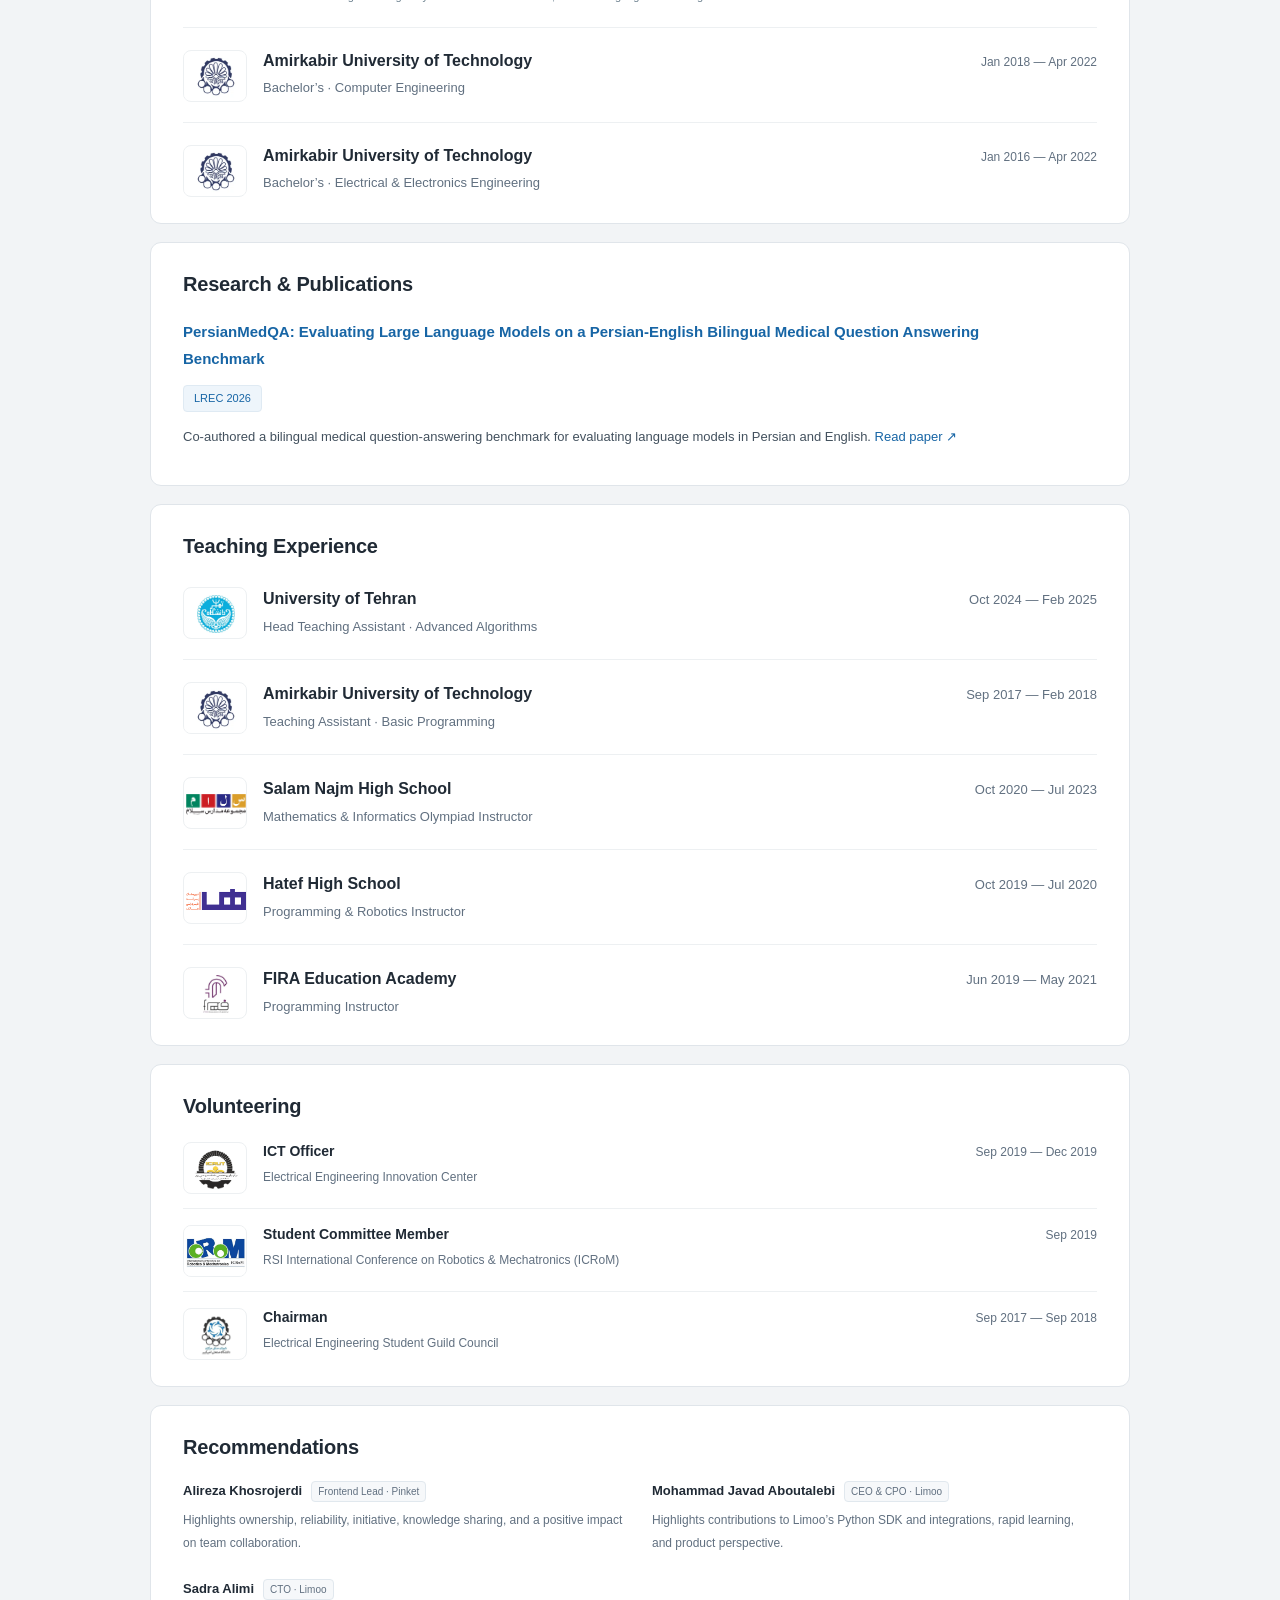
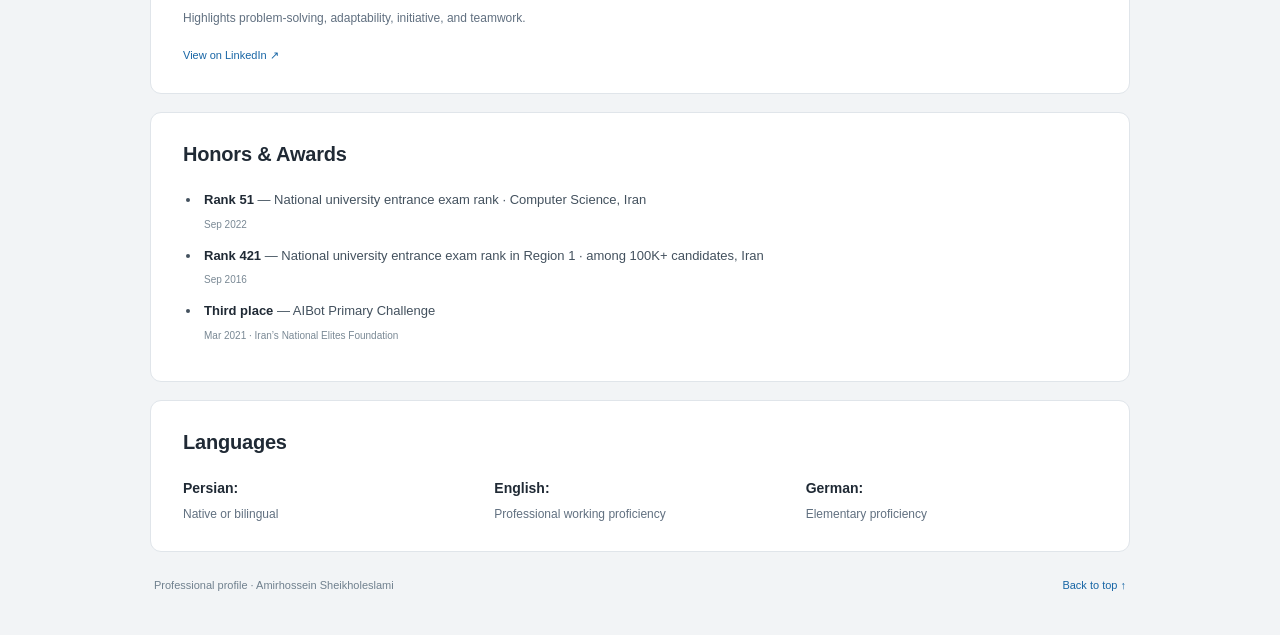
==== commit ec271052: "Add confirmed engineering skills and refresh cached styles with asset versions" ====
--- a/index.html
+++ b/index.html
@@ -31,8 +31,8 @@
 <meta name="twitter:description" content="Amirhossein Sheikholeslami — Senior Software Engineer at Taline. Backend engineering, Java, Python, payment systems, AI products, and NLP research.">
 <link rel="icon" href="favicon.svg" type="image/svg+xml">
 
-<link rel="stylesheet" href="styles.css">
-<script src="app.js" defer></script>
+<link rel="stylesheet" href="styles.css?v=1e6eff40c34b">
+<script src="app.js?v=2ff82f4004b2" defer></script>
 <script type="application/ld+json">{"@context": "https://schema.org", "@type": "ProfilePage", "@id": "https://amirhsheikh.github.io/#profile", "url": "https://amirhsheikh.github.io/", "name": "Amirhossein Sheikholeslami | Senior Software Engineer · Backend & AI", "inLanguage": "en", "mainEntity": {"@type": "Person", "@id": "https://amirhsheikh.github.io/#person", "name": "Amirhossein Sheikholeslami", "alternateName": ["امیرحسین شیخ‌الاسلامی", "amirhsheikh"], "url": "https://amirhsheikh.github.io/", "jobTitle": "Senior Software Engineer", "worksFor": {"@type": "Organization", "name": "Taline", "url": "https://taline.ir/"}, "sameAs": ["https://www.linkedin.com/in/amirhsheikh/"], "alumniOf": [{"@type": "CollegeOrUniversity", "name": "University of Tehran", "url": "https://ut.ac.ir/"}, {"@type": "CollegeOrUniversity", "name": "Amirkabir University of Technology", "url": "https://aut.ac.ir/"}], "knowsAbout": ["Backend engineering", "Java", "Python", "Spring Boot", "PostgreSQL", "Kafka", "Payment systems", "Natural language processing", "Artificial intelligence"], "subjectOf": {"@type": "ScholarlyArticle", "name": "PersianMedQA: Evaluating Large Language Models on a Persian-English Bilingual Medical Question Answering Benchmark", "url": "https://arxiv.org/abs/2506.00250"}, "image": "https://amirhsheikh.github.io/assets/images/portrait.png"}}</script>
 </head>
 <body>
@@ -45,8 +45,8 @@
 <main id="main">
 <section aria-labelledby="summary"><h2 id="summary">Overview</h2><div class="about-copy"><p>I’m a Senior Software Engineer at Taline, focused on backend engineering, financial systems, and applied AI. I work on B2B gold trading, the financial ledger, and development processes. My experience spans Java and Python services, payment platforms, online commerce, and products powered by language models.</p><p>As a co-founder and founding engineer at Instify, I took a product from architecture through implementation and deployment. I hold an MSc in Computer Software Engineering from the University of Tehran and co-authored PersianMedQA (LREC 2026). This mix of product engineering and NLP research shapes how I approach technical problems.</p></div></section>
 <section aria-labelledby="experience"><div class="experience-heading"><h2 id="experience">Experience</h2><div class="experience-highlights" aria-label="Experience at a glance"><div class="experience-metric" title="2019 — Present"><strong data-experience-start="2019-06" data-years-pattern="{years}+ years">7+ years</strong><span>Professional experience</span></div><div class="experience-metric" title="2021 — Present"><strong data-experience-start="2021-09" data-years-pattern="{years}+ years">5+ years</strong><span>Software development</span></div></div></div><article class="entry career-entry has-logo"><span class="logo-frame logo-taline"><img class="company-logo" src="assets/images/taline.webp" alt="" width="64" height="52" loading="lazy" decoding="async"></span><div class="entry-content"><div class="entry-head"><h3><a class="reference-link" href="https://taline.ir/" target="_blank" rel="noopener noreferrer">Taline</a></h3><p class="date">Sep 2026 — Present</p></div><p class="position">Senior Software Engineer</p><ul><li>Engineering Taline’s B2B gold trading platform.</li><li>Building and improving Taline’s financial ledger.</li><li>Improving engineering workflows and the structure of the software development process.</li></ul></div></article><article class="entry career-entry has-logo"><span class="logo-frame logo-instify"><img class="company-logo" src="assets/images/instify.webp" alt="" width="64" height="52" loading="lazy" decoding="async"></span><div class="entry-content"><div class="entry-head"><h3><a class="reference-link" href="https://instify.app/" target="_blank" rel="noopener noreferrer">Instify</a></h3><p class="date">Sep 2023 — Oct 2026</p></div><p class="position">Co-founder &amp; Founding Engineer</p><ul><li>Owned the architecture and development of an AI commerce platform with FastAPI, PostgreSQL, Docker, and React.</li><li>Built a conversational shopping assistant for Instagram, Telegram, and Bale; piloted it with a business operating a 100K+ follower account.</li><li>Implemented product catalog and inventory synchronization to keep the shopping assistant aligned with store data.</li></ul></div></article><article class="entry career-entry has-logo"><span class="logo-frame logo-pinket"><img class="company-logo" src="assets/images/pinket.webp" alt="" width="64" height="52" loading="lazy" decoding="async"></span><div class="entry-content"><div class="entry-head"><h3><a class="reference-link" href="https://pinket.com/" target="_blank" rel="noopener noreferrer">Pinket</a></h3><p class="date">Sep 2025 — Sep 2026</p></div><p class="position">Senior Software Engineer</p><ul><li>Built Java and Spring POS and order services supporting 1,000+ daily orders, with Kafka-based asynchronous workflows.</li><li>Architected BNPL payment flows and a unified integration layer for wallet and payment providers.</li><li>Optimized PostgreSQL access, resolved production issues, and owned delivery through deployment and support while mentoring engineers.</li></ul></div></article><article class="entry career-entry has-logo"><span class="logo-frame logo-adan"><img class="company-logo" src="assets/images/adan.webp" alt="" width="64" height="52" loading="lazy" decoding="async"></span><div class="entry-content"><div class="entry-head"><h3><a class="reference-link" href="https://adanai.ir/" target="_blank" rel="noopener noreferrer">Adan AI</a></h3><p class="date">Apr 2025 — Sep 2025</p></div><p class="position">Senior AI Engineer</p><ul><li>Designed Dana, a RAG search assistant over 10,000+ Bank Mellat regulatory documents, delivering responses in under five seconds.</li><li>Contributed to Dima’s architecture for natural-language banking and intelligent fund-transfer workflows.</li></ul></div></article><article class="entry career-entry has-logo"><span class="logo-frame logo-ut"><img class="company-logo" src="assets/images/ut.webp" alt="" width="64" height="52" loading="lazy" decoding="async"></span><div class="entry-content"><div class="entry-head"><h3><a class="reference-link" href="https://ut.ac.ir/" target="_blank" rel="noopener noreferrer">University of Tehran</a></h3><p class="date">Sep 2023 — Sep 2025</p></div><p class="position">Artificial Intelligence Researcher</p><ul><li>Researched NLP and intelligent systems; co-authored PersianMedQA, accepted at LREC 2026.</li></ul></div></article><article class="entry career-entry has-logo"><span class="logo-frame logo-pinket"><img class="company-logo" src="assets/images/pinket.webp" alt="" width="64" height="52" loading="lazy" decoding="async"></span><div class="entry-content"><div class="entry-head"><h3><a class="reference-link" href="https://pinket.com/" target="_blank" rel="noopener noreferrer">Pinket</a></h3><p class="date">Nov 2022 — Apr 2025</p></div><p class="position">Java Software Engineer</p><ul><li>Developed Java backend features for online purchasing, delivery management, and operational cost management.</li><li>Refactored backend components and improved workflows for customers and operations teams.</li></ul></div></article><article class="entry career-entry has-logo"><span class="logo-frame logo-limoo"><img class="company-logo" src="assets/images/limoo.webp" alt="" width="64" height="52" loading="lazy" decoding="async"></span><div class="entry-content"><div class="entry-head"><h3><a class="reference-link" href="https://www.linkedin.com/company/limoo-im/" target="_blank" rel="noopener noreferrer">Limoo</a></h3><p class="date">Sep 2021 — Nov 2022</p></div><p class="position">Backend Software Engineer (Java) / Integration Developer</p><div class="subrole"><h4>Backend Software Engineer (Java)</h4><p class="subrole-date">Dec 2021 — Nov 2022</p><ul><li>Developed Java backend services, APIs, and database interactions for a team collaboration platform.</li><li>Contributed to code reviews, testing, debugging, and deployment.</li></ul></div><div class="subrole"><h4>Integration Developer</h4><ul><li>Built integration bots for GitLab, GitHub, Telegram, Sentry, Gmail, Azure, Jira, and Trello.</li></ul></div></div></article><article class="entry career-entry has-logo"><span class="logo-frame logo-fira"><img class="company-logo" src="assets/images/fira.webp" alt="" width="64" height="52" loading="lazy" decoding="async"></span><div class="entry-content"><div class="entry-head"><h3><a class="reference-link" href="https://firaedu.ir/" target="_blank" rel="noopener noreferrer">FIRA Education Academy</a></h3><p class="date">Sep 2020 — May 2021</p></div><p class="position">Electronics Engineer / Deputy Head of Education</p><div class="subrole"><h4>Electronics Engineer</h4><p class="subrole-date">Jan 2021 — May 2021</p><ul><li>Designed and developed robotic products.</li></ul></div><div class="subrole"><h4>Deputy Head of Education</h4><p class="subrole-date">Sep 2020 — May 2021</p><ul><li>Managed robotics and programming courses.</li></ul></div></div></article></section>
-<section aria-labelledby="projects"><h2 id="projects">Projects</h2><div class="portfolio-projects"><article class="entry has-logo project-entry"><span class="logo-frame logo-ut"><img class="company-logo" src="assets/images/ut.webp" alt="" width="64" height="52" loading="lazy" decoding="async"></span><div class="entry-content"><h3>SOFIA</h3><p>Built SOFIA, the University of Tehran support chatbot, using retrieval-augmented generation (RAG) to answer student questions based on university information. Served 40,000+ students during its active period.</p></div></article><article class="entry has-logo project-entry"><span class="logo-frame logo-saleh-tala"><img class="company-logo" src="assets/images/saleh-tala.png" alt="" width="64" height="52" loading="lazy" decoding="async"></span><div class="entry-content"><h3><a class="reference-link" href="https://salehtala.mooai.ir/" target="_blank" rel="noopener noreferrer">Saleh Tala Jewelry Store</a></h3><p>Built an online gold storefront with product and order management, shopping and payment flows, affiliate marketing, and customer referrals.</p></div></article></div></section>
-<section aria-labelledby="skills"><h2 id="skills">Technical Skills</h2><div class="skill-grid"><article class="skill-card"><h3>Development</h3><ul class="skill-tags"><li lang="en" dir="ltr">Java</li><li lang="en" dir="ltr">Python</li><li lang="en" dir="ltr">Spring Boot</li><li lang="en" dir="ltr">FastAPI</li><li lang="en" dir="ltr">React</li></ul></article><article class="skill-card"><h3>Data &amp; infrastructure</h3><ul class="skill-tags"><li lang="en" dir="ltr">PostgreSQL</li><li lang="en" dir="ltr">Redis</li><li lang="en" dir="ltr">Kafka</li><li lang="en" dir="ltr">Docker</li></ul></article><article class="skill-card"><h3>Applied AI</h3><ul class="skill-tags"><li lang="en" dir="ltr">NLP</li><li lang="en" dir="ltr">LLMs</li><li lang="en" dir="ltr">RAG</li></ul></article><article class="skill-card"><h3>Engineering</h3><ul class="skill-tags"><li lang="en" dir="ltr">API integration</li><li lang="en" dir="ltr">Software design</li><li lang="en" dir="ltr">Refactoring</li><li lang="en" dir="ltr">Code review</li><li lang="en" dir="ltr">Mentoring</li></ul></article></div></section>
+<section aria-labelledby="projects"><h2 id="projects">Projects</h2><div class="portfolio-projects"><article class="entry has-logo project-entry"><span class="logo-frame logo-ut"><img class="company-logo" src="assets/images/ut.webp" alt="" width="64" height="52" loading="lazy" decoding="async"></span><div class="entry-content"><h3><a class="reference-link" href="https://ut.ac.ir/" target="_blank" rel="noopener noreferrer">SOFIA</a></h3><p>Built SOFIA, the University of Tehran support chatbot, using retrieval-augmented generation (RAG) to answer student questions based on university information. Served 40,000+ students during its active period.</p></div></article><article class="entry has-logo project-entry"><span class="logo-frame logo-saleh-tala"><img class="company-logo" src="assets/images/saleh-tala.png" alt="" width="64" height="52" loading="lazy" decoding="async"></span><div class="entry-content"><h3><a class="reference-link" href="https://salehtala.mooai.ir/" target="_blank" rel="noopener noreferrer">Saleh Tala Jewelry Store</a></h3><p>Built an online gold storefront with product and order management, shopping and payment flows, affiliate marketing, and customer referrals.</p></div></article></div></section>
+<section aria-labelledby="skills"><h2 id="skills">Technical Skills</h2><div class="skill-grid"><article class="skill-card"><h3>Development</h3><ul class="skill-tags"><li lang="en" dir="ltr">Java</li><li lang="en" dir="ltr">Python</li><li lang="en" dir="ltr">Spring Boot</li><li lang="en" dir="ltr">FastAPI</li><li lang="en" dir="ltr">React</li><li lang="en" dir="ltr">Hibernate / JPA</li></ul></article><article class="skill-card"><h3>Data &amp; infrastructure</h3><ul class="skill-tags"><li lang="en" dir="ltr">PostgreSQL</li><li lang="en" dir="ltr">Redis</li><li lang="en" dir="ltr">Kafka</li><li lang="en" dir="ltr">Docker</li><li lang="en" dir="ltr">Ansible</li><li lang="en" dir="ltr">Linux</li></ul></article><article class="skill-card"><h3>Applied AI</h3><ul class="skill-tags"><li lang="en" dir="ltr">NLP</li><li lang="en" dir="ltr">LLMs</li><li lang="en" dir="ltr">RAG</li></ul></article><article class="skill-card"><h3>Engineering</h3><ul class="skill-tags"><li lang="en" dir="ltr">API integration</li><li lang="en" dir="ltr">Software design</li><li lang="en" dir="ltr">Refactoring</li><li lang="en" dir="ltr">Code review</li><li lang="en" dir="ltr">Mentoring</li><li lang="en" dir="ltr">Git</li><li lang="en" dir="ltr">CI/CD</li><li lang="en" dir="ltr">JUnit / Mockito</li><li lang="en" dir="ltr">REST API Design</li></ul></article></div></section>
 <section aria-labelledby="education"><h2 id="education">Education</h2><article class="entry education-entry has-logo"><span class="logo-frame logo-ut"><img class="company-logo" src="assets/images/ut.webp" alt="" width="64" height="52" loading="lazy" decoding="async"></span><div class="entry-content"><div class="entry-head"><h3><a class="reference-link" href="https://ut.ac.ir/" target="_blank" rel="noopener noreferrer">University of Tehran</a></h3><span class="date">Sep 2022 — Sep 2025</span></div><p>MSc · Computer Software Engineering</p><p class="academic-note">GPA: 19.3 · Intelligent dialogue systems research · Member, Natural Language Processing Lab</p></div></article><article class="entry education-entry has-logo"><span class="logo-frame logo-aut"><img class="company-logo" src="assets/images/aut.webp" alt="" width="64" height="52" loading="lazy" decoding="async"></span><div class="entry-content"><div class="entry-head"><h3><a class="reference-link" href="https://aut.ac.ir/" target="_blank" rel="noopener noreferrer">Amirkabir University of Technology</a></h3><span class="date">Jan 2018 — Apr 2022</span></div><p>Bachelor’s · Computer Engineering</p></div></article><article class="entry education-entry has-logo"><span class="logo-frame logo-aut"><img class="company-logo" src="assets/images/aut.webp" alt="" width="64" height="52" loading="lazy" decoding="async"></span><div class="entry-content"><div class="entry-head"><h3><a class="reference-link" href="https://aut.ac.ir/" target="_blank" rel="noopener noreferrer">Amirkabir University of Technology</a></h3><span class="date">Jan 2016 — Apr 2022</span></div><p>Bachelor’s · Electrical &amp; Electronics Engineering</p></div></article></section>
 <section aria-labelledby="research"><h2 id="research">Research &amp; Publications</h2><article class="entry publication"><h3 lang="en" dir="ltr"><a href="https://arxiv.org/abs/2506.00250" target="_blank" rel="noopener noreferrer">PersianMedQA: Evaluating Large Language Models on a Persian-English Bilingual Medical Question Answering Benchmark</a></h3><p class="venue" dir="ltr">LREC 2026</p><p>Co-authored a bilingual medical question-answering benchmark for evaluating language models in Persian and English. <a href="https://arxiv.org/abs/2506.00250" target="_blank" rel="noopener noreferrer">Read paper ↗</a></p></article></section>
 <section aria-labelledby="teaching"><h2 id="teaching">Teaching Experience</h2><div class="teaching-list"><article class="entry education-entry has-logo teaching-entry"><span class="logo-frame logo-ut"><img class="company-logo" src="assets/images/ut.webp" alt="" width="64" height="52" loading="lazy" decoding="async"></span><div class="entry-content"><div class="entry-head"><h3><a class="reference-link" href="https://ut.ac.ir/" target="_blank" rel="noopener noreferrer">University of Tehran</a></h3><p class="date">Oct 2024 — Feb 2025</p></div><p>Head Teaching Assistant · Advanced Algorithms</p></div></article><article class="entry education-entry has-logo teaching-entry"><span class="logo-frame logo-aut"><img class="company-logo" src="assets/images/aut.webp" alt="" width="64" height="52" loading="lazy" decoding="async"></span><div class="entry-content"><div class="entry-head"><h3><a class="reference-link" href="https://aut.ac.ir/" target="_blank" rel="noopener noreferrer">Amirkabir University of Technology</a></h3><p class="date">Sep 2017 — Feb 2018</p></div><p>Teaching Assistant · Basic Programming</p></div></article><article class="entry education-entry has-logo teaching-entry"><span class="logo-frame logo-salam"><img class="company-logo" src="assets/images/salam.png" alt="" width="64" height="52" loading="lazy" decoding="async"></span><div class="entry-content"><div class="entry-head"><h3><a class="reference-link" href="https://salamsch.org/branches/najm-sagheb/" target="_blank" rel="noopener noreferrer">Salam Najm High School</a></h3><p class="date">Oct 2020 — Jul 2023</p></div><p>Mathematics &amp; Informatics Olympiad Instructor</p></div></article><article class="entry education-entry has-logo teaching-entry"><span class="logo-frame logo-hatef"><img class="company-logo" src="assets/images/hatef.png" alt="" width="64" height="52" loading="lazy" decoding="async"></span><div class="entry-content"><div class="entry-head"><h3><a class="reference-link" href="https://hatefschool.ir/" target="_blank" rel="noopener noreferrer">Hatef High School</a></h3><p class="date">Oct 2019 — Jul 2020</p></div><p>Programming &amp; Robotics Instructor</p></div></article><article class="entry education-entry has-logo teaching-entry"><span class="logo-frame logo-fira"><img class="company-logo" src="assets/images/fira.webp" alt="" width="64" height="52" loading="lazy" decoding="async"></span><div class="entry-content"><div class="entry-head"><h3><a class="reference-link" href="https://firaedu.ir/" target="_blank" rel="noopener noreferrer">FIRA Education Academy</a></h3><p class="date">Jun 2019 — May 2021</p></div><p>Programming Instructor</p></div></article></div></section>
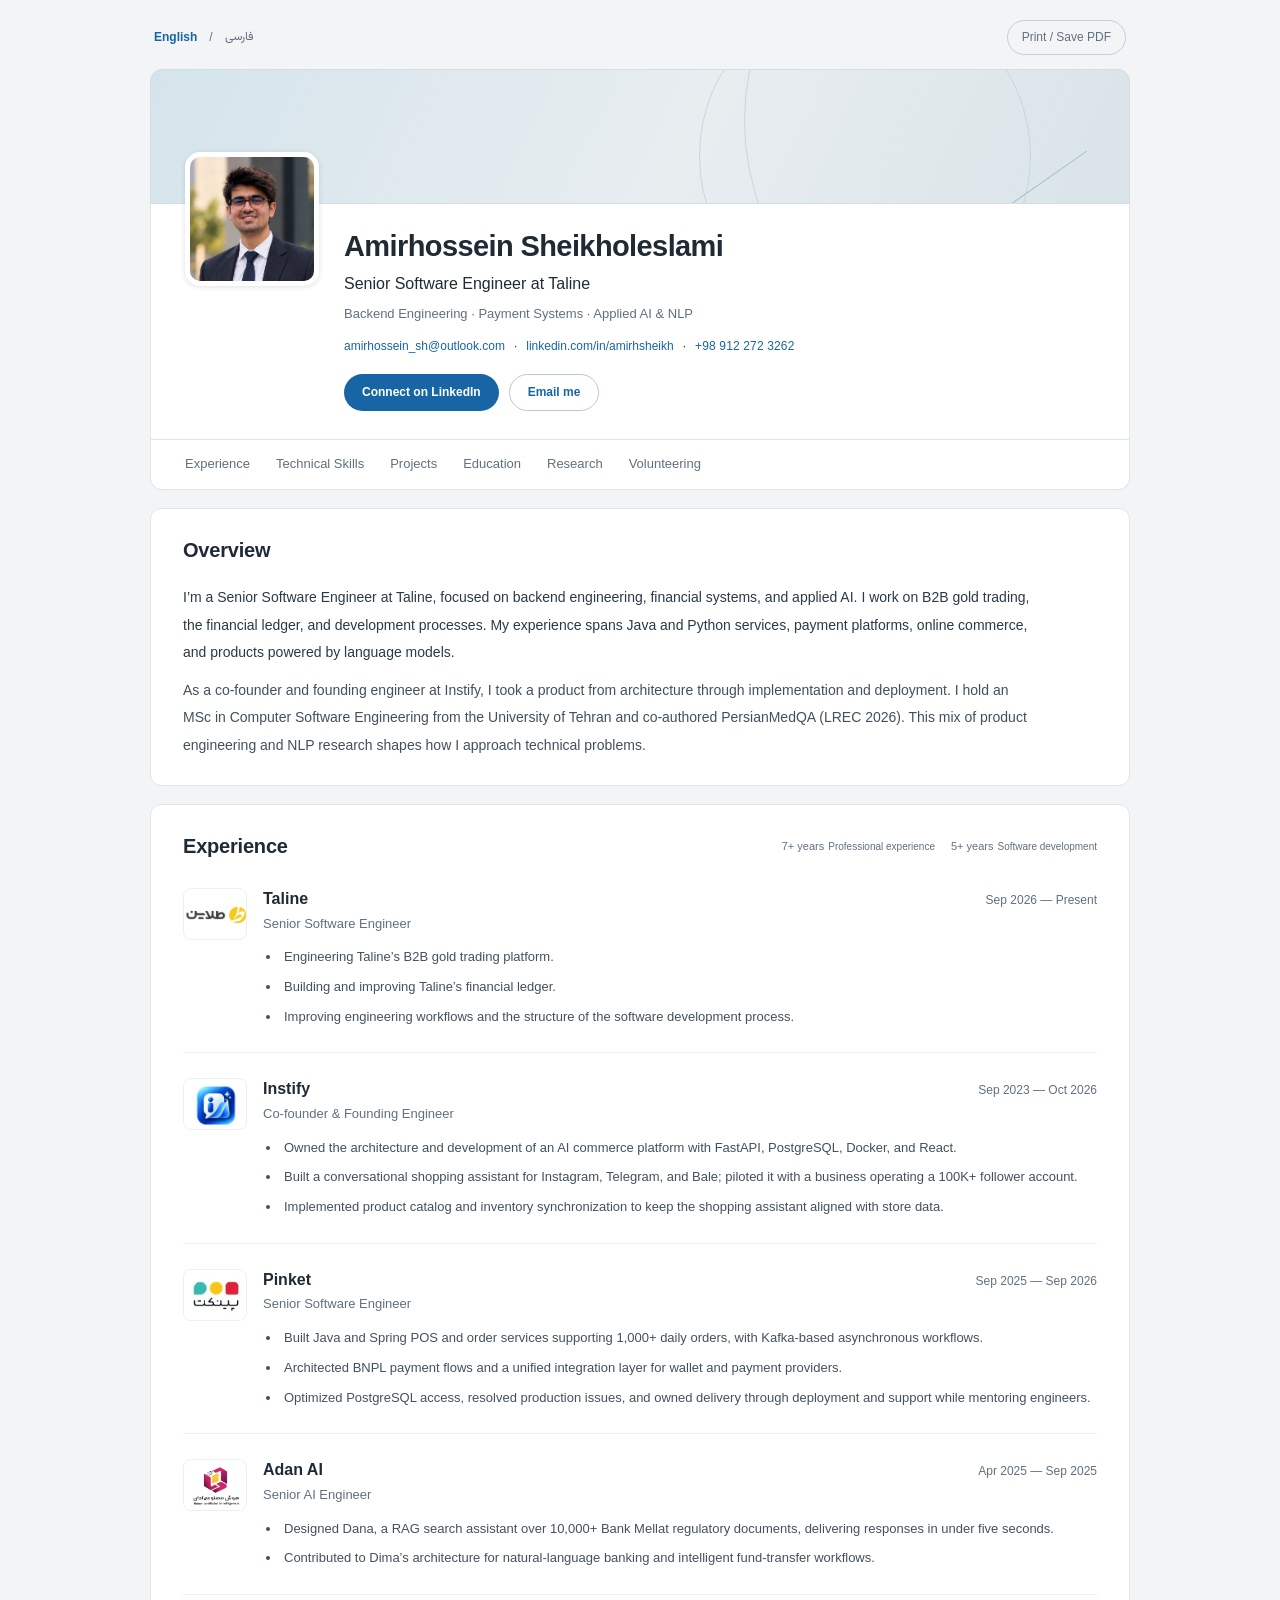
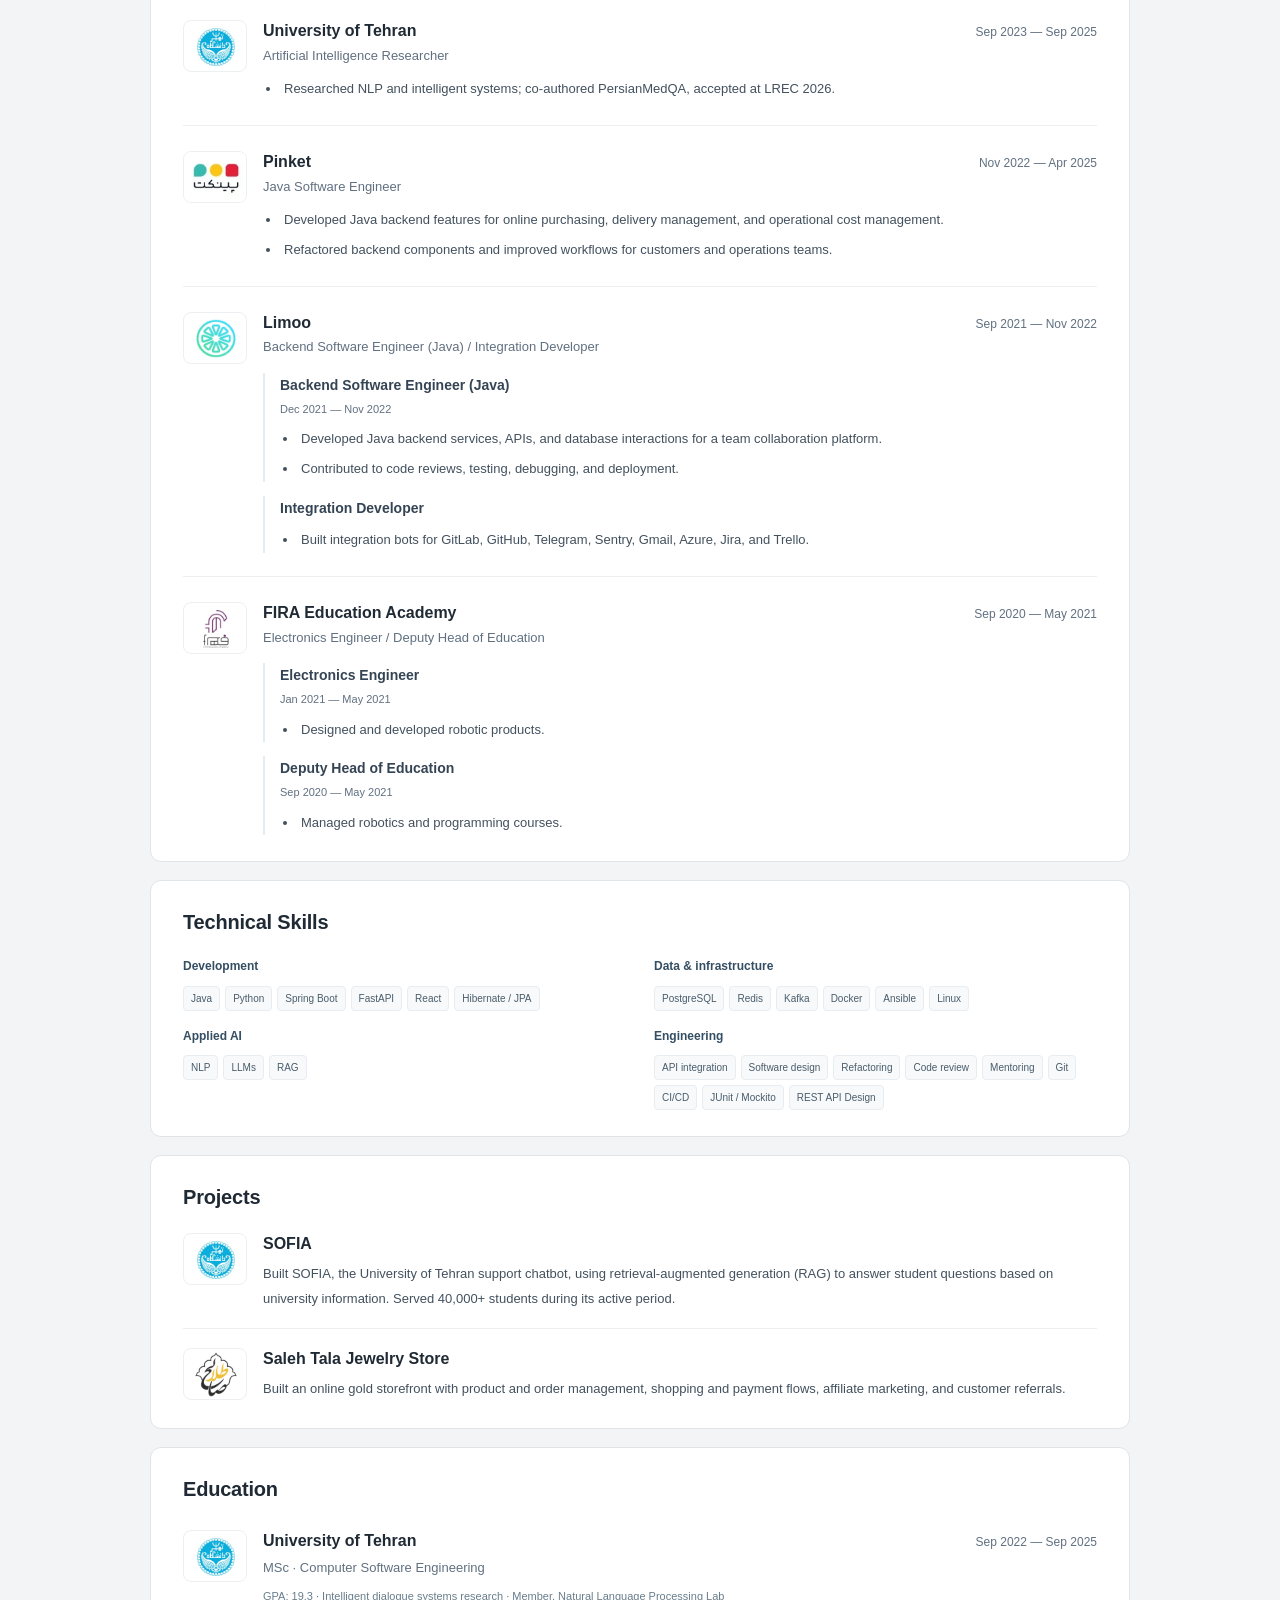
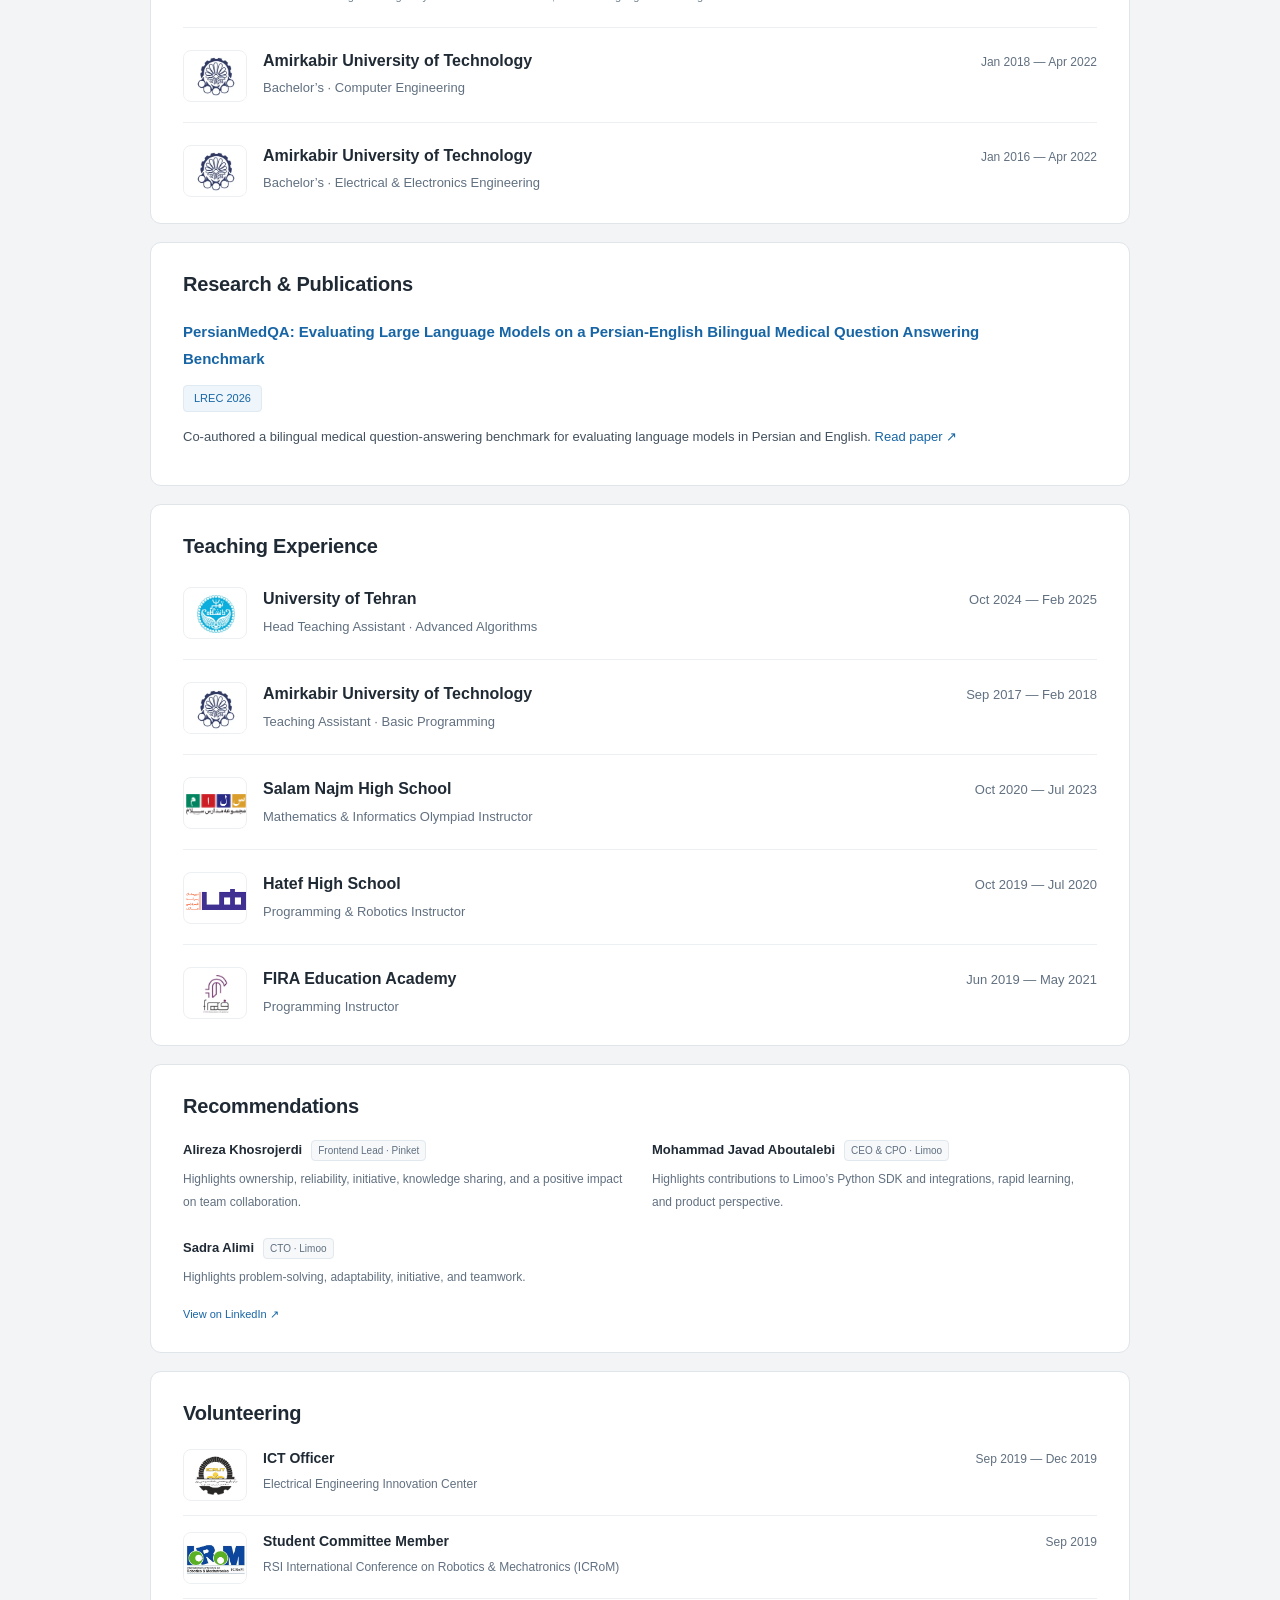
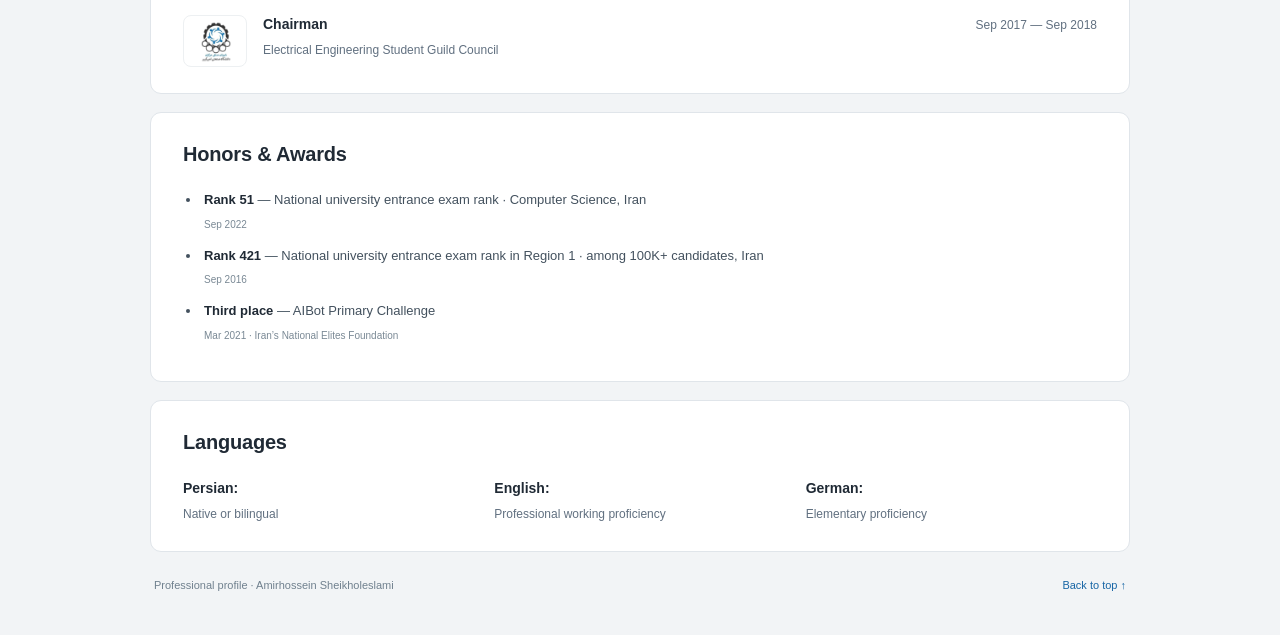
==== commit 90347db7: "Reorder profile sections and align navigation" ====
--- a/index.html
+++ b/index.html
@@ -41,17 +41,17 @@
 <div class="resume">
 <div class="profile-cover" aria-hidden="true"><span></span></div>
 <header class="resume-header with-portrait"><div class="portrait-frame"><img class="portrait" src="assets/images/portrait.png" alt="Portrait of Amirhossein Sheikholeslami" width="1086" height="1448" fetchpriority="high"></div><div class="identity"><h1>Amirhossein Sheikholeslami</h1><p class="subtitle">Senior Software Engineer at Taline</p><p class="profile-tagline">Backend Engineering · Payment Systems · Applied AI &amp; NLP</p><address><a href="mailto:amirhossein_sh@outlook.com" dir="ltr">amirhossein_sh@outlook.com</a><span aria-hidden="true"> · </span><a href="https://www.linkedin.com/in/amirhsheikh/" dir="ltr" target="_blank" rel="me noopener noreferrer">linkedin.com/in/amirhsheikh</a><span aria-hidden="true"> · </span><a class="phone-link" href="tel:+989122723262" dir="ltr">+98 912 272 3262</a></address><div class="profile-actions"><a class="primary-action" href="https://www.linkedin.com/in/amirhsheikh/" target="_blank" rel="noopener noreferrer">Connect on LinkedIn</a><a class="secondary-action" href="mailto:amirhossein_sh@outlook.com">Email me</a></div></div></header>
-<nav class="section-nav" aria-label="Profile sections"><a href="#experience">Experience</a><a href="#education">Education</a><a href="#research">Research</a><a href="#skills">Technical Skills</a><a href="#projects">Projects</a><a href="#volunteering">Volunteering</a></nav>
+<nav class="section-nav" aria-label="Profile sections"><a href="#experience">Experience</a><a href="#skills">Technical Skills</a><a href="#projects">Projects</a><a href="#education">Education</a><a href="#research">Research</a><a href="#volunteering">Volunteering</a></nav>
 <main id="main">
 <section aria-labelledby="summary"><h2 id="summary">Overview</h2><div class="about-copy"><p>I’m a Senior Software Engineer at Taline, focused on backend engineering, financial systems, and applied AI. I work on B2B gold trading, the financial ledger, and development processes. My experience spans Java and Python services, payment platforms, online commerce, and products powered by language models.</p><p>As a co-founder and founding engineer at Instify, I took a product from architecture through implementation and deployment. I hold an MSc in Computer Software Engineering from the University of Tehran and co-authored PersianMedQA (LREC 2026). This mix of product engineering and NLP research shapes how I approach technical problems.</p></div></section>
 <section aria-labelledby="experience"><div class="experience-heading"><h2 id="experience">Experience</h2><div class="experience-highlights" aria-label="Experience at a glance"><div class="experience-metric" title="2019 — Present"><strong data-experience-start="2019-06" data-years-pattern="{years}+ years">7+ years</strong><span>Professional experience</span></div><div class="experience-metric" title="2021 — Present"><strong data-experience-start="2021-09" data-years-pattern="{years}+ years">5+ years</strong><span>Software development</span></div></div></div><article class="entry career-entry has-logo"><span class="logo-frame logo-taline"><img class="company-logo" src="assets/images/taline.webp" alt="" width="64" height="52" loading="lazy" decoding="async"></span><div class="entry-content"><div class="entry-head"><h3><a class="reference-link" href="https://taline.ir/" target="_blank" rel="noopener noreferrer">Taline</a></h3><p class="date">Sep 2026 — Present</p></div><p class="position">Senior Software Engineer</p><ul><li>Engineering Taline’s B2B gold trading platform.</li><li>Building and improving Taline’s financial ledger.</li><li>Improving engineering workflows and the structure of the software development process.</li></ul></div></article><article class="entry career-entry has-logo"><span class="logo-frame logo-instify"><img class="company-logo" src="assets/images/instify.webp" alt="" width="64" height="52" loading="lazy" decoding="async"></span><div class="entry-content"><div class="entry-head"><h3><a class="reference-link" href="https://instify.app/" target="_blank" rel="noopener noreferrer">Instify</a></h3><p class="date">Sep 2023 — Oct 2026</p></div><p class="position">Co-founder &amp; Founding Engineer</p><ul><li>Owned the architecture and development of an AI commerce platform with FastAPI, PostgreSQL, Docker, and React.</li><li>Built a conversational shopping assistant for Instagram, Telegram, and Bale; piloted it with a business operating a 100K+ follower account.</li><li>Implemented product catalog and inventory synchronization to keep the shopping assistant aligned with store data.</li></ul></div></article><article class="entry career-entry has-logo"><span class="logo-frame logo-pinket"><img class="company-logo" src="assets/images/pinket.webp" alt="" width="64" height="52" loading="lazy" decoding="async"></span><div class="entry-content"><div class="entry-head"><h3><a class="reference-link" href="https://pinket.com/" target="_blank" rel="noopener noreferrer">Pinket</a></h3><p class="date">Sep 2025 — Sep 2026</p></div><p class="position">Senior Software Engineer</p><ul><li>Built Java and Spring POS and order services supporting 1,000+ daily orders, with Kafka-based asynchronous workflows.</li><li>Architected BNPL payment flows and a unified integration layer for wallet and payment providers.</li><li>Optimized PostgreSQL access, resolved production issues, and owned delivery through deployment and support while mentoring engineers.</li></ul></div></article><article class="entry career-entry has-logo"><span class="logo-frame logo-adan"><img class="company-logo" src="assets/images/adan.webp" alt="" width="64" height="52" loading="lazy" decoding="async"></span><div class="entry-content"><div class="entry-head"><h3><a class="reference-link" href="https://adanai.ir/" target="_blank" rel="noopener noreferrer">Adan AI</a></h3><p class="date">Apr 2025 — Sep 2025</p></div><p class="position">Senior AI Engineer</p><ul><li>Designed Dana, a RAG search assistant over 10,000+ Bank Mellat regulatory documents, delivering responses in under five seconds.</li><li>Contributed to Dima’s architecture for natural-language banking and intelligent fund-transfer workflows.</li></ul></div></article><article class="entry career-entry has-logo"><span class="logo-frame logo-ut"><img class="company-logo" src="assets/images/ut.webp" alt="" width="64" height="52" loading="lazy" decoding="async"></span><div class="entry-content"><div class="entry-head"><h3><a class="reference-link" href="https://ut.ac.ir/" target="_blank" rel="noopener noreferrer">University of Tehran</a></h3><p class="date">Sep 2023 — Sep 2025</p></div><p class="position">Artificial Intelligence Researcher</p><ul><li>Researched NLP and intelligent systems; co-authored PersianMedQA, accepted at LREC 2026.</li></ul></div></article><article class="entry career-entry has-logo"><span class="logo-frame logo-pinket"><img class="company-logo" src="assets/images/pinket.webp" alt="" width="64" height="52" loading="lazy" decoding="async"></span><div class="entry-content"><div class="entry-head"><h3><a class="reference-link" href="https://pinket.com/" target="_blank" rel="noopener noreferrer">Pinket</a></h3><p class="date">Nov 2022 — Apr 2025</p></div><p class="position">Java Software Engineer</p><ul><li>Developed Java backend features for online purchasing, delivery management, and operational cost management.</li><li>Refactored backend components and improved workflows for customers and operations teams.</li></ul></div></article><article class="entry career-entry has-logo"><span class="logo-frame logo-limoo"><img class="company-logo" src="assets/images/limoo.webp" alt="" width="64" height="52" loading="lazy" decoding="async"></span><div class="entry-content"><div class="entry-head"><h3><a class="reference-link" href="https://www.linkedin.com/company/limoo-im/" target="_blank" rel="noopener noreferrer">Limoo</a></h3><p class="date">Sep 2021 — Nov 2022</p></div><p class="position">Backend Software Engineer (Java) / Integration Developer</p><div class="subrole"><h4>Backend Software Engineer (Java)</h4><p class="subrole-date">Dec 2021 — Nov 2022</p><ul><li>Developed Java backend services, APIs, and database interactions for a team collaboration platform.</li><li>Contributed to code reviews, testing, debugging, and deployment.</li></ul></div><div class="subrole"><h4>Integration Developer</h4><ul><li>Built integration bots for GitLab, GitHub, Telegram, Sentry, Gmail, Azure, Jira, and Trello.</li></ul></div></div></article><article class="entry career-entry has-logo"><span class="logo-frame logo-fira"><img class="company-logo" src="assets/images/fira.webp" alt="" width="64" height="52" loading="lazy" decoding="async"></span><div class="entry-content"><div class="entry-head"><h3><a class="reference-link" href="https://firaedu.ir/" target="_blank" rel="noopener noreferrer">FIRA Education Academy</a></h3><p class="date">Sep 2020 — May 2021</p></div><p class="position">Electronics Engineer / Deputy Head of Education</p><div class="subrole"><h4>Electronics Engineer</h4><p class="subrole-date">Jan 2021 — May 2021</p><ul><li>Designed and developed robotic products.</li></ul></div><div class="subrole"><h4>Deputy Head of Education</h4><p class="subrole-date">Sep 2020 — May 2021</p><ul><li>Managed robotics and programming courses.</li></ul></div></div></article></section>
+<section aria-labelledby="skills"><h2 id="skills">Technical Skills</h2><div class="skill-grid"><article class="skill-card"><h3>Development</h3><ul class="skill-tags"><li lang="en" dir="ltr">Java</li><li lang="en" dir="ltr">Python</li><li lang="en" dir="ltr">Spring Boot</li><li lang="en" dir="ltr">FastAPI</li><li lang="en" dir="ltr">React</li><li lang="en" dir="ltr">Hibernate / JPA</li></ul></article><article class="skill-card"><h3>Data &amp; infrastructure</h3><ul class="skill-tags"><li lang="en" dir="ltr">PostgreSQL</li><li lang="en" dir="ltr">Redis</li><li lang="en" dir="ltr">Kafka</li><li lang="en" dir="ltr">Docker</li><li lang="en" dir="ltr">Ansible</li><li lang="en" dir="ltr">Linux</li></ul></article><article class="skill-card"><h3>Applied AI</h3><ul class="skill-tags"><li lang="en" dir="ltr">NLP</li><li lang="en" dir="ltr">LLMs</li><li lang="en" dir="ltr">RAG</li></ul></article><article class="skill-card"><h3>Engineering</h3><ul class="skill-tags"><li lang="en" dir="ltr">API integration</li><li lang="en" dir="ltr">Software design</li><li lang="en" dir="ltr">Refactoring</li><li lang="en" dir="ltr">Code review</li><li lang="en" dir="ltr">Mentoring</li><li lang="en" dir="ltr">Git</li><li lang="en" dir="ltr">CI/CD</li><li lang="en" dir="ltr">JUnit / Mockito</li><li lang="en" dir="ltr">REST API Design</li></ul></article></div></section>
 <section aria-labelledby="projects"><h2 id="projects">Projects</h2><div class="portfolio-projects"><article class="entry has-logo project-entry"><span class="logo-frame logo-ut"><img class="company-logo" src="assets/images/ut.webp" alt="" width="64" height="52" loading="lazy" decoding="async"></span><div class="entry-content"><h3><a class="reference-link" href="https://ut.ac.ir/" target="_blank" rel="noopener noreferrer">SOFIA</a></h3><p>Built SOFIA, the University of Tehran support chatbot, using retrieval-augmented generation (RAG) to answer student questions based on university information. Served 40,000+ students during its active period.</p></div></article><article class="entry has-logo project-entry"><span class="logo-frame logo-saleh-tala"><img class="company-logo" src="assets/images/saleh-tala.png" alt="" width="64" height="52" loading="lazy" decoding="async"></span><div class="entry-content"><h3><a class="reference-link" href="https://salehtala.mooai.ir/" target="_blank" rel="noopener noreferrer">Saleh Tala Jewelry Store</a></h3><p>Built an online gold storefront with product and order management, shopping and payment flows, affiliate marketing, and customer referrals.</p></div></article></div></section>
-<section aria-labelledby="skills"><h2 id="skills">Technical Skills</h2><div class="skill-grid"><article class="skill-card"><h3>Development</h3><ul class="skill-tags"><li lang="en" dir="ltr">Java</li><li lang="en" dir="ltr">Python</li><li lang="en" dir="ltr">Spring Boot</li><li lang="en" dir="ltr">FastAPI</li><li lang="en" dir="ltr">React</li><li lang="en" dir="ltr">Hibernate / JPA</li></ul></article><article class="skill-card"><h3>Data &amp; infrastructure</h3><ul class="skill-tags"><li lang="en" dir="ltr">PostgreSQL</li><li lang="en" dir="ltr">Redis</li><li lang="en" dir="ltr">Kafka</li><li lang="en" dir="ltr">Docker</li><li lang="en" dir="ltr">Ansible</li><li lang="en" dir="ltr">Linux</li></ul></article><article class="skill-card"><h3>Applied AI</h3><ul class="skill-tags"><li lang="en" dir="ltr">NLP</li><li lang="en" dir="ltr">LLMs</li><li lang="en" dir="ltr">RAG</li></ul></article><article class="skill-card"><h3>Engineering</h3><ul class="skill-tags"><li lang="en" dir="ltr">API integration</li><li lang="en" dir="ltr">Software design</li><li lang="en" dir="ltr">Refactoring</li><li lang="en" dir="ltr">Code review</li><li lang="en" dir="ltr">Mentoring</li><li lang="en" dir="ltr">Git</li><li lang="en" dir="ltr">CI/CD</li><li lang="en" dir="ltr">JUnit / Mockito</li><li lang="en" dir="ltr">REST API Design</li></ul></article></div></section>
 <section aria-labelledby="education"><h2 id="education">Education</h2><article class="entry education-entry has-logo"><span class="logo-frame logo-ut"><img class="company-logo" src="assets/images/ut.webp" alt="" width="64" height="52" loading="lazy" decoding="async"></span><div class="entry-content"><div class="entry-head"><h3><a class="reference-link" href="https://ut.ac.ir/" target="_blank" rel="noopener noreferrer">University of Tehran</a></h3><span class="date">Sep 2022 — Sep 2025</span></div><p>MSc · Computer Software Engineering</p><p class="academic-note">GPA: 19.3 · Intelligent dialogue systems research · Member, Natural Language Processing Lab</p></div></article><article class="entry education-entry has-logo"><span class="logo-frame logo-aut"><img class="company-logo" src="assets/images/aut.webp" alt="" width="64" height="52" loading="lazy" decoding="async"></span><div class="entry-content"><div class="entry-head"><h3><a class="reference-link" href="https://aut.ac.ir/" target="_blank" rel="noopener noreferrer">Amirkabir University of Technology</a></h3><span class="date">Jan 2018 — Apr 2022</span></div><p>Bachelor’s · Computer Engineering</p></div></article><article class="entry education-entry has-logo"><span class="logo-frame logo-aut"><img class="company-logo" src="assets/images/aut.webp" alt="" width="64" height="52" loading="lazy" decoding="async"></span><div class="entry-content"><div class="entry-head"><h3><a class="reference-link" href="https://aut.ac.ir/" target="_blank" rel="noopener noreferrer">Amirkabir University of Technology</a></h3><span class="date">Jan 2016 — Apr 2022</span></div><p>Bachelor’s · Electrical &amp; Electronics Engineering</p></div></article></section>
 <section aria-labelledby="research"><h2 id="research">Research &amp; Publications</h2><article class="entry publication"><h3 lang="en" dir="ltr"><a href="https://arxiv.org/abs/2506.00250" target="_blank" rel="noopener noreferrer">PersianMedQA: Evaluating Large Language Models on a Persian-English Bilingual Medical Question Answering Benchmark</a></h3><p class="venue" dir="ltr">LREC 2026</p><p>Co-authored a bilingual medical question-answering benchmark for evaluating language models in Persian and English. <a href="https://arxiv.org/abs/2506.00250" target="_blank" rel="noopener noreferrer">Read paper ↗</a></p></article></section>
 <section aria-labelledby="teaching"><h2 id="teaching">Teaching Experience</h2><div class="teaching-list"><article class="entry education-entry has-logo teaching-entry"><span class="logo-frame logo-ut"><img class="company-logo" src="assets/images/ut.webp" alt="" width="64" height="52" loading="lazy" decoding="async"></span><div class="entry-content"><div class="entry-head"><h3><a class="reference-link" href="https://ut.ac.ir/" target="_blank" rel="noopener noreferrer">University of Tehran</a></h3><p class="date">Oct 2024 — Feb 2025</p></div><p>Head Teaching Assistant · Advanced Algorithms</p></div></article><article class="entry education-entry has-logo teaching-entry"><span class="logo-frame logo-aut"><img class="company-logo" src="assets/images/aut.webp" alt="" width="64" height="52" loading="lazy" decoding="async"></span><div class="entry-content"><div class="entry-head"><h3><a class="reference-link" href="https://aut.ac.ir/" target="_blank" rel="noopener noreferrer">Amirkabir University of Technology</a></h3><p class="date">Sep 2017 — Feb 2018</p></div><p>Teaching Assistant · Basic Programming</p></div></article><article class="entry education-entry has-logo teaching-entry"><span class="logo-frame logo-salam"><img class="company-logo" src="assets/images/salam.png" alt="" width="64" height="52" loading="lazy" decoding="async"></span><div class="entry-content"><div class="entry-head"><h3><a class="reference-link" href="https://salamsch.org/branches/najm-sagheb/" target="_blank" rel="noopener noreferrer">Salam Najm High School</a></h3><p class="date">Oct 2020 — Jul 2023</p></div><p>Mathematics &amp; Informatics Olympiad Instructor</p></div></article><article class="entry education-entry has-logo teaching-entry"><span class="logo-frame logo-hatef"><img class="company-logo" src="assets/images/hatef.png" alt="" width="64" height="52" loading="lazy" decoding="async"></span><div class="entry-content"><div class="entry-head"><h3><a class="reference-link" href="https://hatefschool.ir/" target="_blank" rel="noopener noreferrer">Hatef High School</a></h3><p class="date">Oct 2019 — Jul 2020</p></div><p>Programming &amp; Robotics Instructor</p></div></article><article class="entry education-entry has-logo teaching-entry"><span class="logo-frame logo-fira"><img class="company-logo" src="assets/images/fira.webp" alt="" width="64" height="52" loading="lazy" decoding="async"></span><div class="entry-content"><div class="entry-head"><h3><a class="reference-link" href="https://firaedu.ir/" target="_blank" rel="noopener noreferrer">FIRA Education Academy</a></h3><p class="date">Jun 2019 — May 2021</p></div><p>Programming Instructor</p></div></article></div></section>
+<section aria-labelledby="recommendations"><h2 id="recommendations">Recommendations</h2><div class="recommendations-list"><article><div class="recommender-heading"><h3><a class="reference-link" href="https://www.linkedin.com/in/alireza-khosrojerdi-11bb021b1/" target="_blank" rel="noopener noreferrer">Alireza Khosrojerdi</a></h3><span class="role-badge" title="Role at the time of recommendation">Frontend Lead · Pinket</span></div><p>Highlights ownership, reliability, initiative, knowledge sharing, and a positive impact on team collaboration.</p></article><article><div class="recommender-heading"><h3><a class="reference-link" href="https://www.linkedin.com/in/mohammad-javad-aboutalebi/" target="_blank" rel="noopener noreferrer">Mohammad Javad Aboutalebi</a></h3><span class="role-badge" title="Role at the time of recommendation">CEO &amp; CPO · Limoo</span></div><p>Highlights contributions to Limoo’s Python SDK and integrations, rapid learning, and product perspective.</p></article><article><div class="recommender-heading"><h3><a class="reference-link" href="https://www.linkedin.com/in/sadra-alimi-7aa583171/" target="_blank" rel="noopener noreferrer">Sadra Alimi</a></h3><span class="role-badge" title="Role at the time of recommendation">CTO · Limoo</span></div><p>Highlights problem-solving, adaptability, initiative, and teamwork.</p></article></div><a class="section-source" href="https://www.linkedin.com/in/amirhsheikh/" target="_blank" rel="noopener noreferrer">View on LinkedIn ↗</a></section>
 <section aria-labelledby="volunteering"><h2 id="volunteering">Volunteering</h2><div class="volunteer-list"><article class="volunteer-entry"><span class="logo-frame logo-icaut"><img class="company-logo" src="assets/images/icaut.png" alt="" width="64" height="52" loading="lazy" decoding="async"></span><div><div class="entry-head"><h3>ICT Officer</h3><p class="date">Sep 2019 — Dec 2019</p></div><p><a class="reference-link" href="https://aut.ac.ir/" target="_blank" rel="noopener noreferrer">Electrical Engineering Innovation Center</a></p></div></article><article class="volunteer-entry"><span class="logo-frame logo-icrom"><img class="company-logo" src="assets/images/icrom.png" alt="" width="64" height="52" loading="lazy" decoding="async"></span><div><div class="entry-head"><h3>Student Committee Member</h3><p class="date">Sep 2019</p></div><p><a class="reference-link" href="https://www.linkedin.com/company/icrom/" target="_blank" rel="noopener noreferrer">RSI International Conference on Robotics &amp; Mechatronics (ICRoM)</a></p></div></article><article class="volunteer-entry"><span class="logo-frame logo-council"><img class="company-logo" src="assets/images/council.png" alt="" width="64" height="52" loading="lazy" decoding="async"></span><div><div class="entry-head"><h3>Chairman</h3><p class="date">Sep 2017 — Sep 2018</p></div><p><a class="reference-link" href="https://aut.ac.ir/" target="_blank" rel="noopener noreferrer">Electrical Engineering Student Guild Council</a></p></div></article></div></section>
-<section aria-labelledby="recommendations"><h2 id="recommendations">Recommendations</h2><div class="recommendations-list"><article><div class="recommender-heading"><h3><a class="reference-link" href="https://www.linkedin.com/in/alireza-khosrojerdi-11bb021b1/" target="_blank" rel="noopener noreferrer">Alireza Khosrojerdi</a></h3><span class="role-badge" title="Role at the time of recommendation">Frontend Lead · Pinket</span></div><p>Highlights ownership, reliability, initiative, knowledge sharing, and a positive impact on team collaboration.</p></article><article><div class="recommender-heading"><h3><a class="reference-link" href="https://www.linkedin.com/in/mohammad-javad-aboutalebi/" target="_blank" rel="noopener noreferrer">Mohammad Javad Aboutalebi</a></h3><span class="role-badge" title="Role at the time of recommendation">CEO &amp; CPO · Limoo</span></div><p>Highlights contributions to Limoo’s Python SDK and integrations, rapid learning, and product perspective.</p></article><article><div class="recommender-heading"><h3><a class="reference-link" href="https://www.linkedin.com/in/sadra-alimi-7aa583171/" target="_blank" rel="noopener noreferrer">Sadra Alimi</a></h3><span class="role-badge" title="Role at the time of recommendation">CTO · Limoo</span></div><p>Highlights problem-solving, adaptability, initiative, and teamwork.</p></article></div><a class="section-source" href="https://www.linkedin.com/in/amirhsheikh/" target="_blank" rel="noopener noreferrer">View on LinkedIn ↗</a></section>
 <section aria-labelledby="honors"><h2 id="honors">Honors &amp; Awards</h2><ul class="honors"><li><div><strong>Rank 51</strong> — National university entrance exam rank · Computer Science, Iran</div><span class="honor-date">Sep 2022</span></li><li><div><strong>Rank 421</strong> — National university entrance exam rank in Region 1 · among 100K+ candidates, Iran</div><span class="honor-date">Sep 2016</span></li><li><div><strong>Third place</strong> — AIBot Primary Challenge</div><span class="honor-date">Mar 2021 · Iran’s National Elites Foundation</span></li></ul></section>
 <section aria-labelledby="languages"><h2 id="languages">Languages</h2><ul class="languages-list"><li><strong>Persian:</strong> Native or bilingual</li><li><strong>English:</strong> Professional working proficiency</li><li><strong>German:</strong> Elementary proficiency</li></ul></section>
 </main>
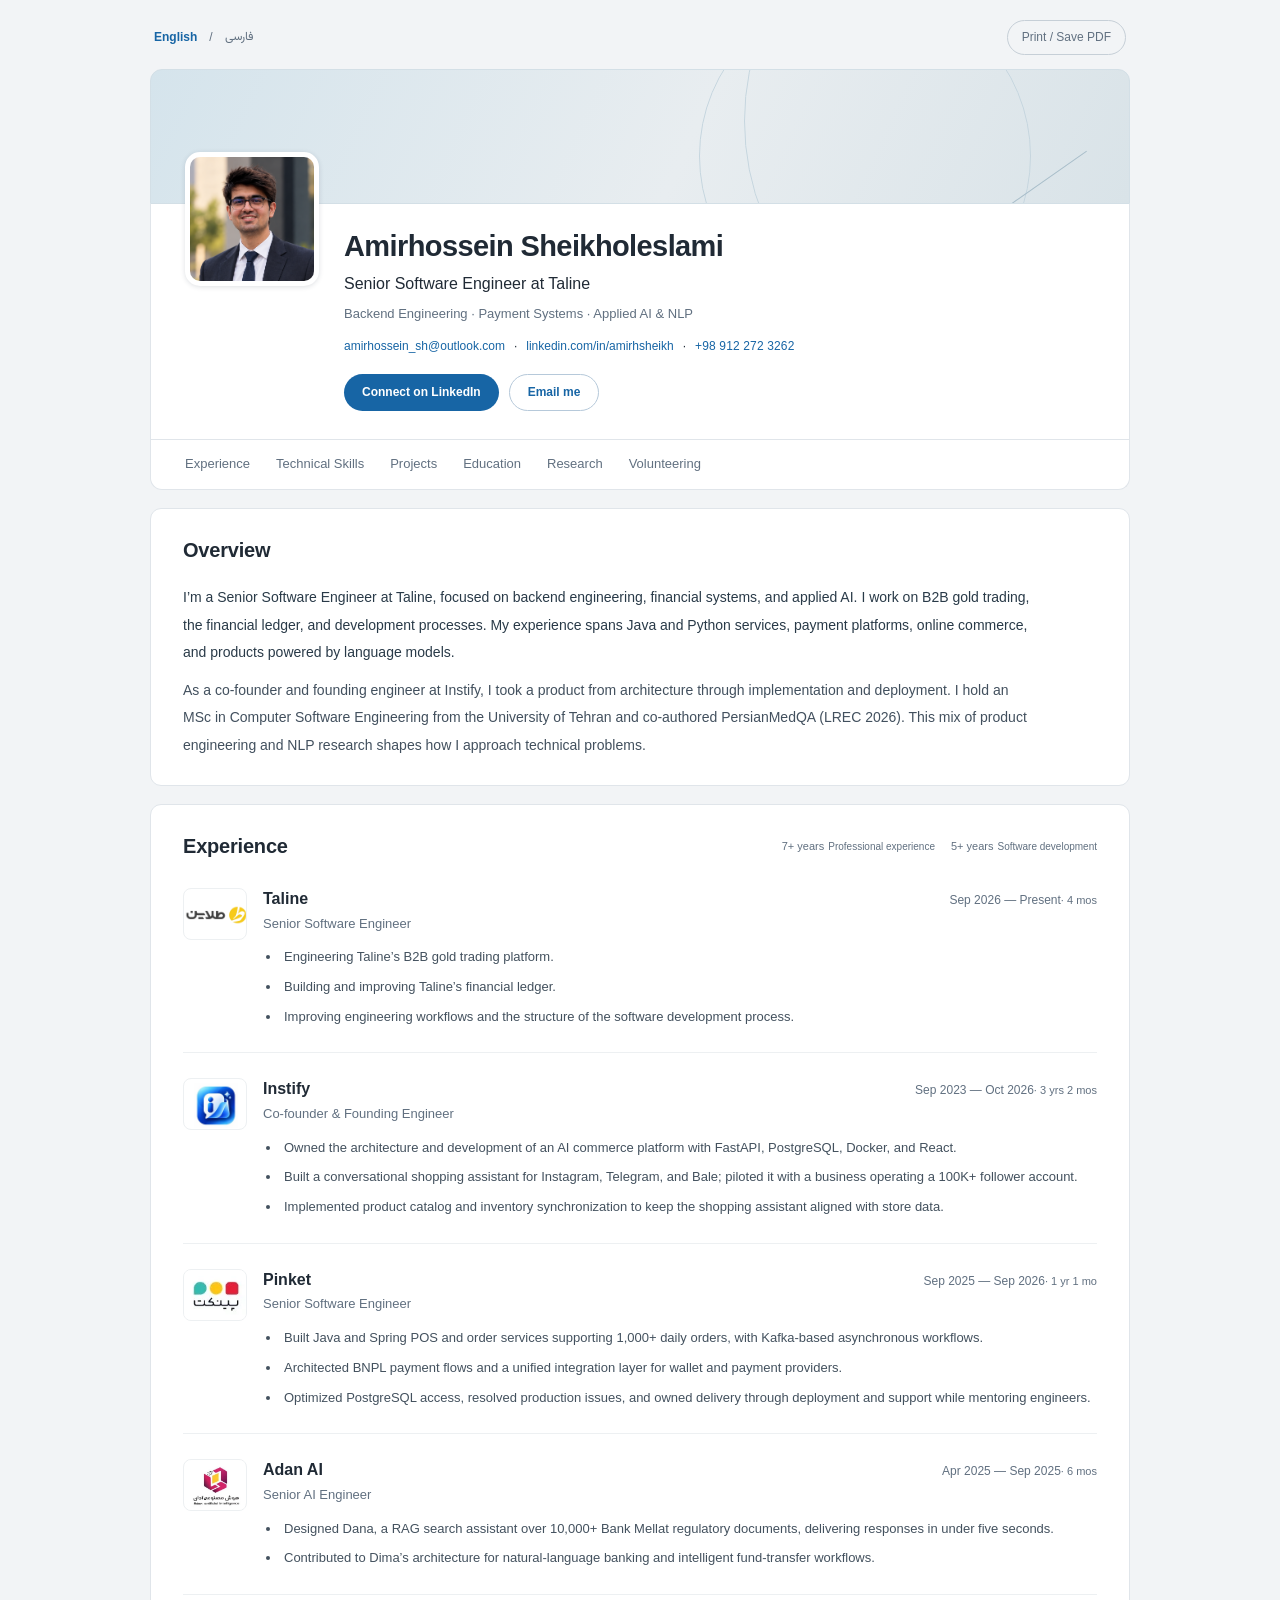
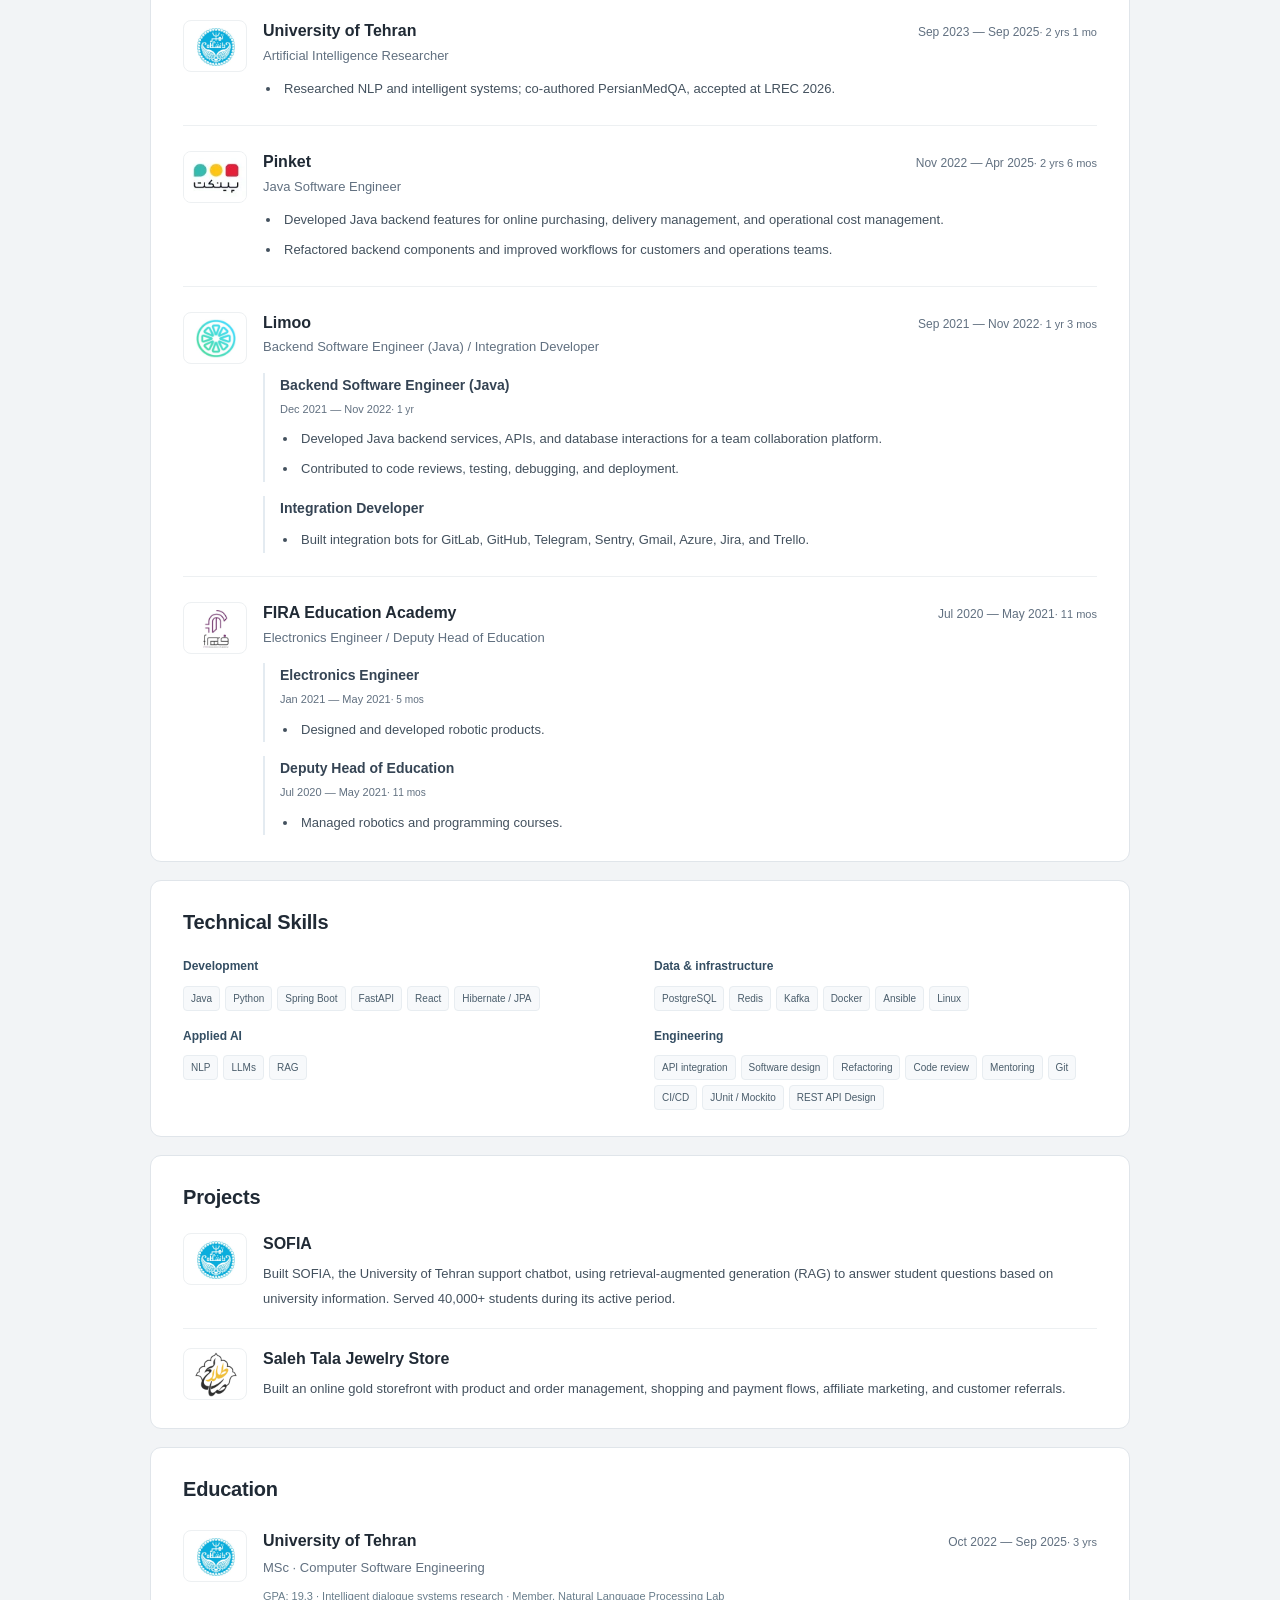
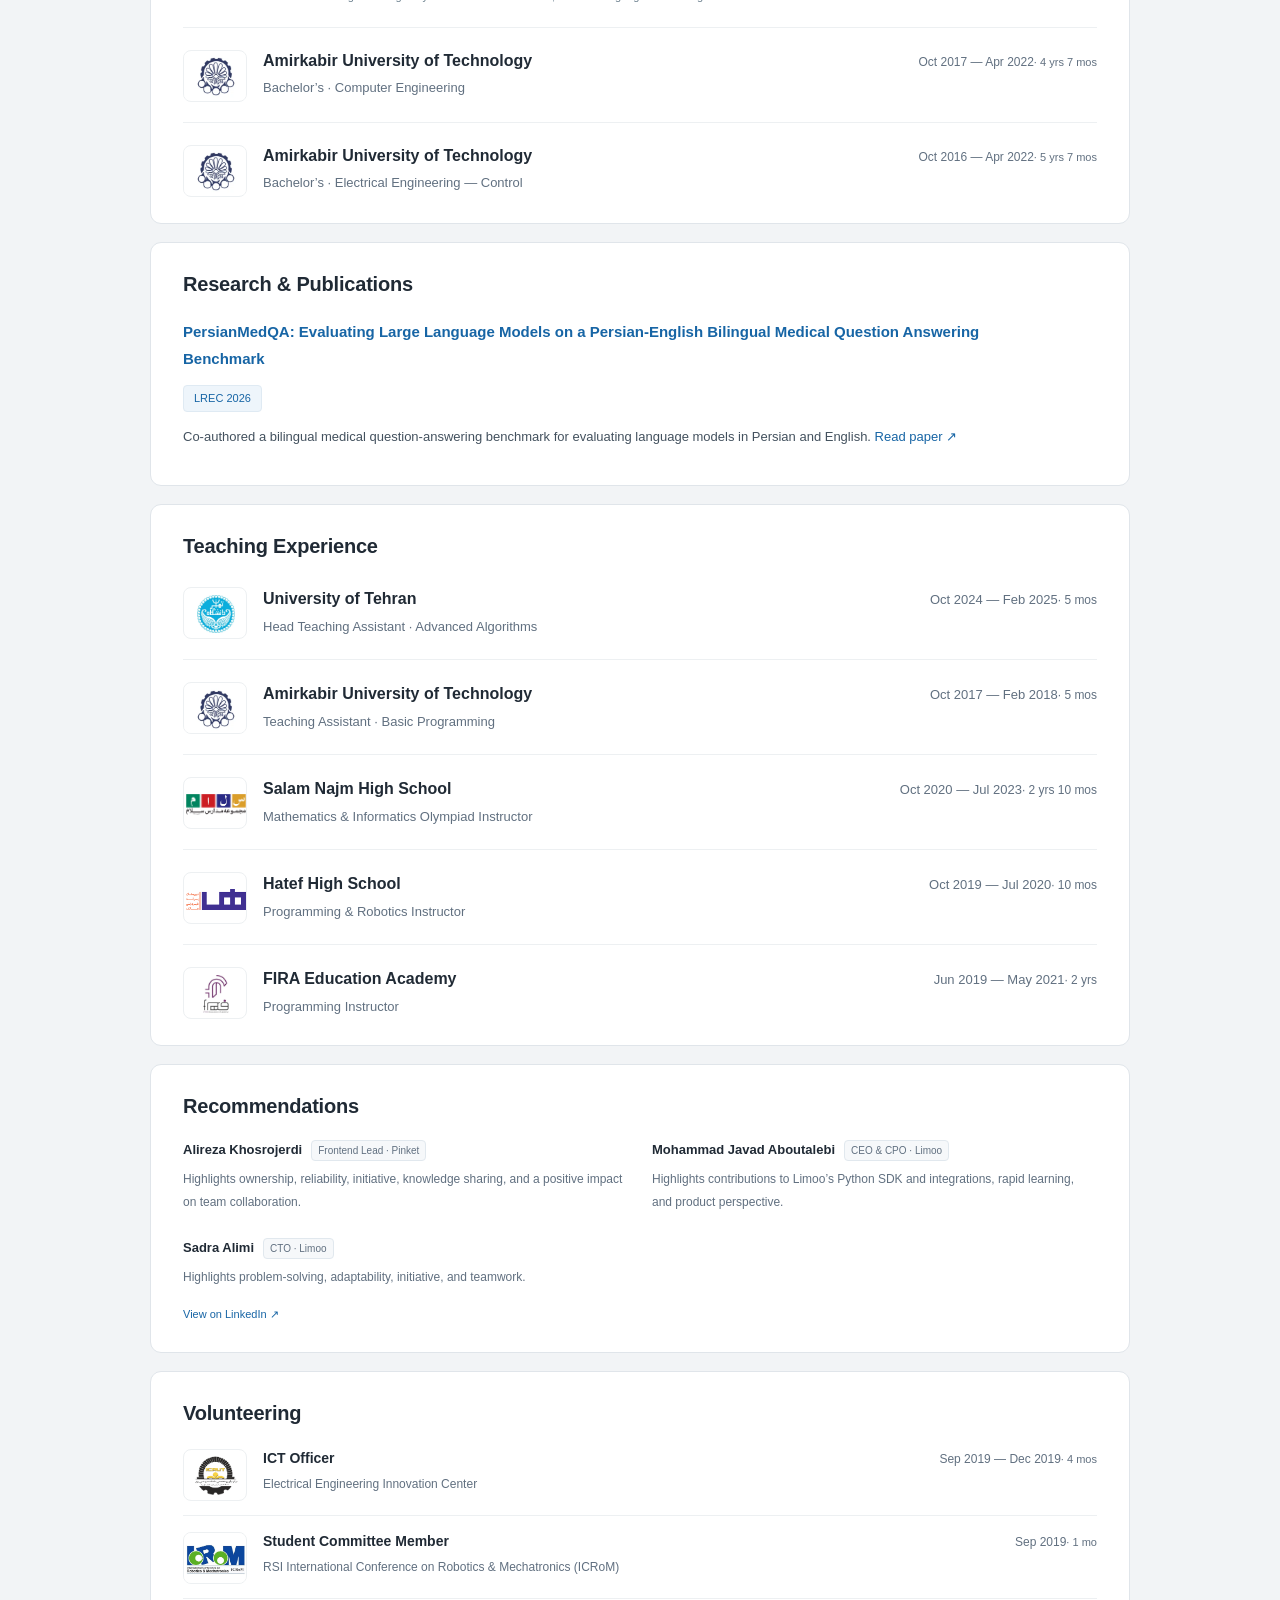
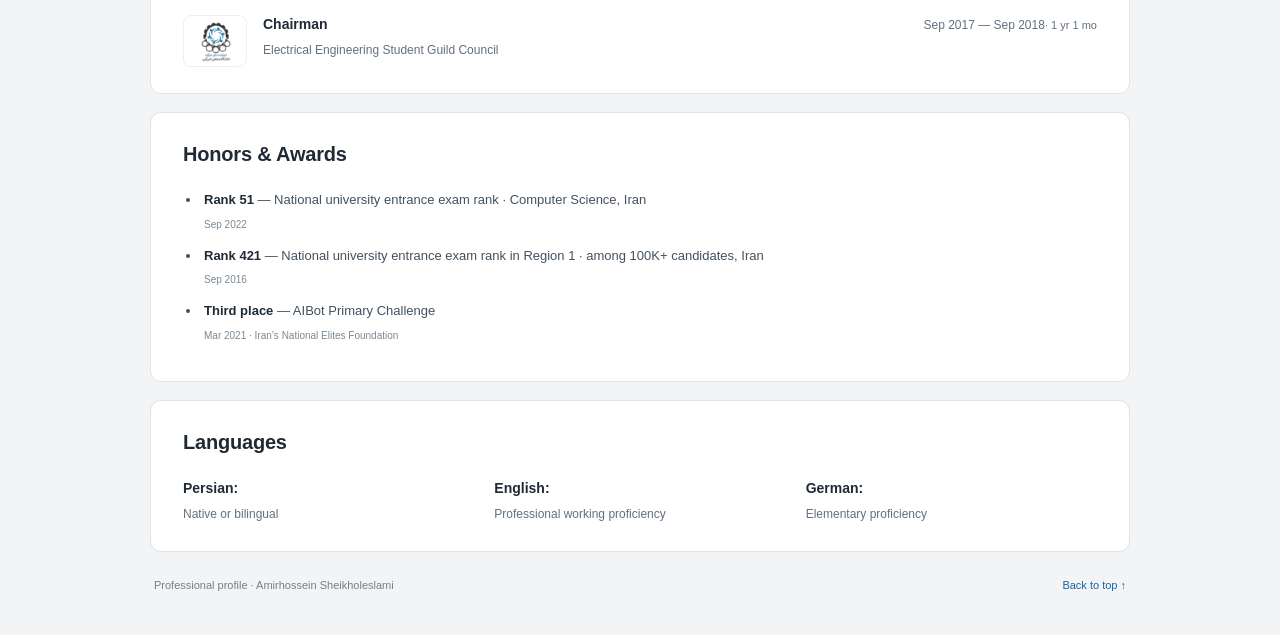
==== commit b1d0dc22: "Correct education dates and add localized experience durations" ====
--- a/index.html
+++ b/index.html
@@ -31,8 +31,8 @@
 <meta name="twitter:description" content="Amirhossein Sheikholeslami — Senior Software Engineer at Taline. Backend engineering, Java, Python, payment systems, AI products, and NLP research.">
 <link rel="icon" href="favicon.svg" type="image/svg+xml">
 
-<link rel="stylesheet" href="styles.css?v=1e6eff40c34b">
-<script src="app.js?v=2ff82f4004b2" defer></script>
+<link rel="stylesheet" href="styles.css?v=31e98b9179a1">
+<script src="app.js?v=076967bdc061" defer></script>
 <script type="application/ld+json">{"@context": "https://schema.org", "@type": "ProfilePage", "@id": "https://amirhsheikh.github.io/#profile", "url": "https://amirhsheikh.github.io/", "name": "Amirhossein Sheikholeslami | Senior Software Engineer · Backend & AI", "inLanguage": "en", "mainEntity": {"@type": "Person", "@id": "https://amirhsheikh.github.io/#person", "name": "Amirhossein Sheikholeslami", "alternateName": ["امیرحسین شیخ‌الاسلامی", "amirhsheikh"], "url": "https://amirhsheikh.github.io/", "jobTitle": "Senior Software Engineer", "worksFor": {"@type": "Organization", "name": "Taline", "url": "https://taline.ir/"}, "sameAs": ["https://www.linkedin.com/in/amirhsheikh/"], "alumniOf": [{"@type": "CollegeOrUniversity", "name": "University of Tehran", "url": "https://ut.ac.ir/"}, {"@type": "CollegeOrUniversity", "name": "Amirkabir University of Technology", "url": "https://aut.ac.ir/"}], "knowsAbout": ["Backend engineering", "Java", "Python", "Spring Boot", "PostgreSQL", "Kafka", "Payment systems", "Natural language processing", "Artificial intelligence"], "subjectOf": {"@type": "ScholarlyArticle", "name": "PersianMedQA: Evaluating Large Language Models on a Persian-English Bilingual Medical Question Answering Benchmark", "url": "https://arxiv.org/abs/2506.00250"}, "image": "https://amirhsheikh.github.io/assets/images/portrait.png"}}</script>
 </head>
 <body>
@@ -44,14 +44,14 @@
 <nav class="section-nav" aria-label="Profile sections"><a href="#experience">Experience</a><a href="#skills">Technical Skills</a><a href="#projects">Projects</a><a href="#education">Education</a><a href="#research">Research</a><a href="#volunteering">Volunteering</a></nav>
 <main id="main">
 <section aria-labelledby="summary"><h2 id="summary">Overview</h2><div class="about-copy"><p>I’m a Senior Software Engineer at Taline, focused on backend engineering, financial systems, and applied AI. I work on B2B gold trading, the financial ledger, and development processes. My experience spans Java and Python services, payment platforms, online commerce, and products powered by language models.</p><p>As a co-founder and founding engineer at Instify, I took a product from architecture through implementation and deployment. I hold an MSc in Computer Software Engineering from the University of Tehran and co-authored PersianMedQA (LREC 2026). This mix of product engineering and NLP research shapes how I approach technical problems.</p></div></section>
-<section aria-labelledby="experience"><div class="experience-heading"><h2 id="experience">Experience</h2><div class="experience-highlights" aria-label="Experience at a glance"><div class="experience-metric" title="2019 — Present"><strong data-experience-start="2019-06" data-years-pattern="{years}+ years">7+ years</strong><span>Professional experience</span></div><div class="experience-metric" title="2021 — Present"><strong data-experience-start="2021-09" data-years-pattern="{years}+ years">5+ years</strong><span>Software development</span></div></div></div><article class="entry career-entry has-logo"><span class="logo-frame logo-taline"><img class="company-logo" src="assets/images/taline.webp" alt="" width="64" height="52" loading="lazy" decoding="async"></span><div class="entry-content"><div class="entry-head"><h3><a class="reference-link" href="https://taline.ir/" target="_blank" rel="noopener noreferrer">Taline</a></h3><p class="date">Sep 2026 — Present</p></div><p class="position">Senior Software Engineer</p><ul><li>Engineering Taline’s B2B gold trading platform.</li><li>Building and improving Taline’s financial ledger.</li><li>Improving engineering workflows and the structure of the software development process.</li></ul></div></article><article class="entry career-entry has-logo"><span class="logo-frame logo-instify"><img class="company-logo" src="assets/images/instify.webp" alt="" width="64" height="52" loading="lazy" decoding="async"></span><div class="entry-content"><div class="entry-head"><h3><a class="reference-link" href="https://instify.app/" target="_blank" rel="noopener noreferrer">Instify</a></h3><p class="date">Sep 2023 — Oct 2026</p></div><p class="position">Co-founder &amp; Founding Engineer</p><ul><li>Owned the architecture and development of an AI commerce platform with FastAPI, PostgreSQL, Docker, and React.</li><li>Built a conversational shopping assistant for Instagram, Telegram, and Bale; piloted it with a business operating a 100K+ follower account.</li><li>Implemented product catalog and inventory synchronization to keep the shopping assistant aligned with store data.</li></ul></div></article><article class="entry career-entry has-logo"><span class="logo-frame logo-pinket"><img class="company-logo" src="assets/images/pinket.webp" alt="" width="64" height="52" loading="lazy" decoding="async"></span><div class="entry-content"><div class="entry-head"><h3><a class="reference-link" href="https://pinket.com/" target="_blank" rel="noopener noreferrer">Pinket</a></h3><p class="date">Sep 2025 — Sep 2026</p></div><p class="position">Senior Software Engineer</p><ul><li>Built Java and Spring POS and order services supporting 1,000+ daily orders, with Kafka-based asynchronous workflows.</li><li>Architected BNPL payment flows and a unified integration layer for wallet and payment providers.</li><li>Optimized PostgreSQL access, resolved production issues, and owned delivery through deployment and support while mentoring engineers.</li></ul></div></article><article class="entry career-entry has-logo"><span class="logo-frame logo-adan"><img class="company-logo" src="assets/images/adan.webp" alt="" width="64" height="52" loading="lazy" decoding="async"></span><div class="entry-content"><div class="entry-head"><h3><a class="reference-link" href="https://adanai.ir/" target="_blank" rel="noopener noreferrer">Adan AI</a></h3><p class="date">Apr 2025 — Sep 2025</p></div><p class="position">Senior AI Engineer</p><ul><li>Designed Dana, a RAG search assistant over 10,000+ Bank Mellat regulatory documents, delivering responses in under five seconds.</li><li>Contributed to Dima’s architecture for natural-language banking and intelligent fund-transfer workflows.</li></ul></div></article><article class="entry career-entry has-logo"><span class="logo-frame logo-ut"><img class="company-logo" src="assets/images/ut.webp" alt="" width="64" height="52" loading="lazy" decoding="async"></span><div class="entry-content"><div class="entry-head"><h3><a class="reference-link" href="https://ut.ac.ir/" target="_blank" rel="noopener noreferrer">University of Tehran</a></h3><p class="date">Sep 2023 — Sep 2025</p></div><p class="position">Artificial Intelligence Researcher</p><ul><li>Researched NLP and intelligent systems; co-authored PersianMedQA, accepted at LREC 2026.</li></ul></div></article><article class="entry career-entry has-logo"><span class="logo-frame logo-pinket"><img class="company-logo" src="assets/images/pinket.webp" alt="" width="64" height="52" loading="lazy" decoding="async"></span><div class="entry-content"><div class="entry-head"><h3><a class="reference-link" href="https://pinket.com/" target="_blank" rel="noopener noreferrer">Pinket</a></h3><p class="date">Nov 2022 — Apr 2025</p></div><p class="position">Java Software Engineer</p><ul><li>Developed Java backend features for online purchasing, delivery management, and operational cost management.</li><li>Refactored backend components and improved workflows for customers and operations teams.</li></ul></div></article><article class="entry career-entry has-logo"><span class="logo-frame logo-limoo"><img class="company-logo" src="assets/images/limoo.webp" alt="" width="64" height="52" loading="lazy" decoding="async"></span><div class="entry-content"><div class="entry-head"><h3><a class="reference-link" href="https://www.linkedin.com/company/limoo-im/" target="_blank" rel="noopener noreferrer">Limoo</a></h3><p class="date">Sep 2021 — Nov 2022</p></div><p class="position">Backend Software Engineer (Java) / Integration Developer</p><div class="subrole"><h4>Backend Software Engineer (Java)</h4><p class="subrole-date">Dec 2021 — Nov 2022</p><ul><li>Developed Java backend services, APIs, and database interactions for a team collaboration platform.</li><li>Contributed to code reviews, testing, debugging, and deployment.</li></ul></div><div class="subrole"><h4>Integration Developer</h4><ul><li>Built integration bots for GitLab, GitHub, Telegram, Sentry, Gmail, Azure, Jira, and Trello.</li></ul></div></div></article><article class="entry career-entry has-logo"><span class="logo-frame logo-fira"><img class="company-logo" src="assets/images/fira.webp" alt="" width="64" height="52" loading="lazy" decoding="async"></span><div class="entry-content"><div class="entry-head"><h3><a class="reference-link" href="https://firaedu.ir/" target="_blank" rel="noopener noreferrer">FIRA Education Academy</a></h3><p class="date">Sep 2020 — May 2021</p></div><p class="position">Electronics Engineer / Deputy Head of Education</p><div class="subrole"><h4>Electronics Engineer</h4><p class="subrole-date">Jan 2021 — May 2021</p><ul><li>Designed and developed robotic products.</li></ul></div><div class="subrole"><h4>Deputy Head of Education</h4><p class="subrole-date">Sep 2020 — May 2021</p><ul><li>Managed robotics and programming courses.</li></ul></div></div></article></section>
+<section aria-labelledby="experience"><div class="experience-heading"><h2 id="experience">Experience</h2><div class="experience-highlights" aria-label="Experience at a glance"><div class="experience-metric" title="2019 — Present"><strong data-experience-start="2019-06" data-years-pattern="{years}+ years">7+ years</strong><span>Professional experience</span></div><div class="experience-metric" title="2021 — Present"><strong data-experience-start="2021-09" data-years-pattern="{years}+ years">5+ years</strong><span>Software development</span></div></div></div><article class="entry career-entry has-logo"><span class="logo-frame logo-taline"><img class="company-logo" src="assets/images/taline.webp" alt="" width="64" height="52" loading="lazy" decoding="async"></span><div class="entry-content"><div class="entry-head"><h3><a class="reference-link" href="https://taline.ir/" target="_blank" rel="noopener noreferrer">Taline</a></h3><p class="date">Sep 2026 — Present<span class="duration" data-duration-start="2026-09"> · 2 mos</span></p></div><p class="position">Senior Software Engineer</p><ul><li>Engineering Taline’s B2B gold trading platform.</li><li>Building and improving Taline’s financial ledger.</li><li>Improving engineering workflows and the structure of the software development process.</li></ul></div></article><article class="entry career-entry has-logo"><span class="logo-frame logo-instify"><img class="company-logo" src="assets/images/instify.webp" alt="" width="64" height="52" loading="lazy" decoding="async"></span><div class="entry-content"><div class="entry-head"><h3><a class="reference-link" href="https://instify.app/" target="_blank" rel="noopener noreferrer">Instify</a></h3><p class="date">Sep 2023 — Oct 2026<span class="duration"> · 3 yrs 2 mos</span></p></div><p class="position">Co-founder &amp; Founding Engineer</p><ul><li>Owned the architecture and development of an AI commerce platform with FastAPI, PostgreSQL, Docker, and React.</li><li>Built a conversational shopping assistant for Instagram, Telegram, and Bale; piloted it with a business operating a 100K+ follower account.</li><li>Implemented product catalog and inventory synchronization to keep the shopping assistant aligned with store data.</li></ul></div></article><article class="entry career-entry has-logo"><span class="logo-frame logo-pinket"><img class="company-logo" src="assets/images/pinket.webp" alt="" width="64" height="52" loading="lazy" decoding="async"></span><div class="entry-content"><div class="entry-head"><h3><a class="reference-link" href="https://pinket.com/" target="_blank" rel="noopener noreferrer">Pinket</a></h3><p class="date">Sep 2025 — Sep 2026<span class="duration"> · 1 yr 1 mo</span></p></div><p class="position">Senior Software Engineer</p><ul><li>Built Java and Spring POS and order services supporting 1,000+ daily orders, with Kafka-based asynchronous workflows.</li><li>Architected BNPL payment flows and a unified integration layer for wallet and payment providers.</li><li>Optimized PostgreSQL access, resolved production issues, and owned delivery through deployment and support while mentoring engineers.</li></ul></div></article><article class="entry career-entry has-logo"><span class="logo-frame logo-adan"><img class="company-logo" src="assets/images/adan.webp" alt="" width="64" height="52" loading="lazy" decoding="async"></span><div class="entry-content"><div class="entry-head"><h3><a class="reference-link" href="https://adanai.ir/" target="_blank" rel="noopener noreferrer">Adan AI</a></h3><p class="date">Apr 2025 — Sep 2025<span class="duration"> · 6 mos</span></p></div><p class="position">Senior AI Engineer</p><ul><li>Designed Dana, a RAG search assistant over 10,000+ Bank Mellat regulatory documents, delivering responses in under five seconds.</li><li>Contributed to Dima’s architecture for natural-language banking and intelligent fund-transfer workflows.</li></ul></div></article><article class="entry career-entry has-logo"><span class="logo-frame logo-ut"><img class="company-logo" src="assets/images/ut.webp" alt="" width="64" height="52" loading="lazy" decoding="async"></span><div class="entry-content"><div class="entry-head"><h3><a class="reference-link" href="https://ut.ac.ir/" target="_blank" rel="noopener noreferrer">University of Tehran</a></h3><p class="date">Sep 2023 — Sep 2025<span class="duration"> · 2 yrs 1 mo</span></p></div><p class="position">Artificial Intelligence Researcher</p><ul><li>Researched NLP and intelligent systems; co-authored PersianMedQA, accepted at LREC 2026.</li></ul></div></article><article class="entry career-entry has-logo"><span class="logo-frame logo-pinket"><img class="company-logo" src="assets/images/pinket.webp" alt="" width="64" height="52" loading="lazy" decoding="async"></span><div class="entry-content"><div class="entry-head"><h3><a class="reference-link" href="https://pinket.com/" target="_blank" rel="noopener noreferrer">Pinket</a></h3><p class="date">Nov 2022 — Apr 2025<span class="duration"> · 2 yrs 6 mos</span></p></div><p class="position">Java Software Engineer</p><ul><li>Developed Java backend features for online purchasing, delivery management, and operational cost management.</li><li>Refactored backend components and improved workflows for customers and operations teams.</li></ul></div></article><article class="entry career-entry has-logo"><span class="logo-frame logo-limoo"><img class="company-logo" src="assets/images/limoo.webp" alt="" width="64" height="52" loading="lazy" decoding="async"></span><div class="entry-content"><div class="entry-head"><h3><a class="reference-link" href="https://www.linkedin.com/company/limoo-im/" target="_blank" rel="noopener noreferrer">Limoo</a></h3><p class="date">Sep 2021 — Nov 2022<span class="duration"> · 1 yr 3 mos</span></p></div><p class="position">Backend Software Engineer (Java) / Integration Developer</p><div class="subrole"><h4>Backend Software Engineer (Java)</h4><p class="subrole-date">Dec 2021 — Nov 2022<span class="duration"> · 1 yr</span></p><ul><li>Developed Java backend services, APIs, and database interactions for a team collaboration platform.</li><li>Contributed to code reviews, testing, debugging, and deployment.</li></ul></div><div class="subrole"><h4>Integration Developer</h4><ul><li>Built integration bots for GitLab, GitHub, Telegram, Sentry, Gmail, Azure, Jira, and Trello.</li></ul></div></div></article><article class="entry career-entry has-logo"><span class="logo-frame logo-fira"><img class="company-logo" src="assets/images/fira.webp" alt="" width="64" height="52" loading="lazy" decoding="async"></span><div class="entry-content"><div class="entry-head"><h3><a class="reference-link" href="https://firaedu.ir/" target="_blank" rel="noopener noreferrer">FIRA Education Academy</a></h3><p class="date">Jul 2020 — May 2021<span class="duration"> · 11 mos</span></p></div><p class="position">Electronics Engineer / Deputy Head of Education</p><div class="subrole"><h4>Electronics Engineer</h4><p class="subrole-date">Jan 2021 — May 2021<span class="duration"> · 5 mos</span></p><ul><li>Designed and developed robotic products.</li></ul></div><div class="subrole"><h4>Deputy Head of Education</h4><p class="subrole-date">Jul 2020 — May 2021<span class="duration"> · 11 mos</span></p><ul><li>Managed robotics and programming courses.</li></ul></div></div></article></section>
 <section aria-labelledby="skills"><h2 id="skills">Technical Skills</h2><div class="skill-grid"><article class="skill-card"><h3>Development</h3><ul class="skill-tags"><li lang="en" dir="ltr">Java</li><li lang="en" dir="ltr">Python</li><li lang="en" dir="ltr">Spring Boot</li><li lang="en" dir="ltr">FastAPI</li><li lang="en" dir="ltr">React</li><li lang="en" dir="ltr">Hibernate / JPA</li></ul></article><article class="skill-card"><h3>Data &amp; infrastructure</h3><ul class="skill-tags"><li lang="en" dir="ltr">PostgreSQL</li><li lang="en" dir="ltr">Redis</li><li lang="en" dir="ltr">Kafka</li><li lang="en" dir="ltr">Docker</li><li lang="en" dir="ltr">Ansible</li><li lang="en" dir="ltr">Linux</li></ul></article><article class="skill-card"><h3>Applied AI</h3><ul class="skill-tags"><li lang="en" dir="ltr">NLP</li><li lang="en" dir="ltr">LLMs</li><li lang="en" dir="ltr">RAG</li></ul></article><article class="skill-card"><h3>Engineering</h3><ul class="skill-tags"><li lang="en" dir="ltr">API integration</li><li lang="en" dir="ltr">Software design</li><li lang="en" dir="ltr">Refactoring</li><li lang="en" dir="ltr">Code review</li><li lang="en" dir="ltr">Mentoring</li><li lang="en" dir="ltr">Git</li><li lang="en" dir="ltr">CI/CD</li><li lang="en" dir="ltr">JUnit / Mockito</li><li lang="en" dir="ltr">REST API Design</li></ul></article></div></section>
 <section aria-labelledby="projects"><h2 id="projects">Projects</h2><div class="portfolio-projects"><article class="entry has-logo project-entry"><span class="logo-frame logo-ut"><img class="company-logo" src="assets/images/ut.webp" alt="" width="64" height="52" loading="lazy" decoding="async"></span><div class="entry-content"><h3><a class="reference-link" href="https://ut.ac.ir/" target="_blank" rel="noopener noreferrer">SOFIA</a></h3><p>Built SOFIA, the University of Tehran support chatbot, using retrieval-augmented generation (RAG) to answer student questions based on university information. Served 40,000+ students during its active period.</p></div></article><article class="entry has-logo project-entry"><span class="logo-frame logo-saleh-tala"><img class="company-logo" src="assets/images/saleh-tala.png" alt="" width="64" height="52" loading="lazy" decoding="async"></span><div class="entry-content"><h3><a class="reference-link" href="https://salehtala.mooai.ir/" target="_blank" rel="noopener noreferrer">Saleh Tala Jewelry Store</a></h3><p>Built an online gold storefront with product and order management, shopping and payment flows, affiliate marketing, and customer referrals.</p></div></article></div></section>
-<section aria-labelledby="education"><h2 id="education">Education</h2><article class="entry education-entry has-logo"><span class="logo-frame logo-ut"><img class="company-logo" src="assets/images/ut.webp" alt="" width="64" height="52" loading="lazy" decoding="async"></span><div class="entry-content"><div class="entry-head"><h3><a class="reference-link" href="https://ut.ac.ir/" target="_blank" rel="noopener noreferrer">University of Tehran</a></h3><span class="date">Sep 2022 — Sep 2025</span></div><p>MSc · Computer Software Engineering</p><p class="academic-note">GPA: 19.3 · Intelligent dialogue systems research · Member, Natural Language Processing Lab</p></div></article><article class="entry education-entry has-logo"><span class="logo-frame logo-aut"><img class="company-logo" src="assets/images/aut.webp" alt="" width="64" height="52" loading="lazy" decoding="async"></span><div class="entry-content"><div class="entry-head"><h3><a class="reference-link" href="https://aut.ac.ir/" target="_blank" rel="noopener noreferrer">Amirkabir University of Technology</a></h3><span class="date">Jan 2018 — Apr 2022</span></div><p>Bachelor’s · Computer Engineering</p></div></article><article class="entry education-entry has-logo"><span class="logo-frame logo-aut"><img class="company-logo" src="assets/images/aut.webp" alt="" width="64" height="52" loading="lazy" decoding="async"></span><div class="entry-content"><div class="entry-head"><h3><a class="reference-link" href="https://aut.ac.ir/" target="_blank" rel="noopener noreferrer">Amirkabir University of Technology</a></h3><span class="date">Jan 2016 — Apr 2022</span></div><p>Bachelor’s · Electrical &amp; Electronics Engineering</p></div></article></section>
+<section aria-labelledby="education"><h2 id="education">Education</h2><article class="entry education-entry has-logo"><span class="logo-frame logo-ut"><img class="company-logo" src="assets/images/ut.webp" alt="" width="64" height="52" loading="lazy" decoding="async"></span><div class="entry-content"><div class="entry-head"><h3><a class="reference-link" href="https://ut.ac.ir/" target="_blank" rel="noopener noreferrer">University of Tehran</a></h3><span class="date">Oct 2022 — Sep 2025<span class="duration"> · 3 yrs</span></span></div><p>MSc · Computer Software Engineering</p><p class="academic-note">GPA: 19.3 · Intelligent dialogue systems research · Member, Natural Language Processing Lab</p></div></article><article class="entry education-entry has-logo"><span class="logo-frame logo-aut"><img class="company-logo" src="assets/images/aut.webp" alt="" width="64" height="52" loading="lazy" decoding="async"></span><div class="entry-content"><div class="entry-head"><h3><a class="reference-link" href="https://aut.ac.ir/" target="_blank" rel="noopener noreferrer">Amirkabir University of Technology</a></h3><span class="date">Oct 2017 — Apr 2022<span class="duration"> · 4 yrs 7 mos</span></span></div><p>Bachelor’s · Computer Engineering</p></div></article><article class="entry education-entry has-logo"><span class="logo-frame logo-aut"><img class="company-logo" src="assets/images/aut.webp" alt="" width="64" height="52" loading="lazy" decoding="async"></span><div class="entry-content"><div class="entry-head"><h3><a class="reference-link" href="https://aut.ac.ir/" target="_blank" rel="noopener noreferrer">Amirkabir University of Technology</a></h3><span class="date">Oct 2016 — Apr 2022<span class="duration"> · 5 yrs 7 mos</span></span></div><p>Bachelor’s · Electrical Engineering — Control</p></div></article></section>
 <section aria-labelledby="research"><h2 id="research">Research &amp; Publications</h2><article class="entry publication"><h3 lang="en" dir="ltr"><a href="https://arxiv.org/abs/2506.00250" target="_blank" rel="noopener noreferrer">PersianMedQA: Evaluating Large Language Models on a Persian-English Bilingual Medical Question Answering Benchmark</a></h3><p class="venue" dir="ltr">LREC 2026</p><p>Co-authored a bilingual medical question-answering benchmark for evaluating language models in Persian and English. <a href="https://arxiv.org/abs/2506.00250" target="_blank" rel="noopener noreferrer">Read paper ↗</a></p></article></section>
-<section aria-labelledby="teaching"><h2 id="teaching">Teaching Experience</h2><div class="teaching-list"><article class="entry education-entry has-logo teaching-entry"><span class="logo-frame logo-ut"><img class="company-logo" src="assets/images/ut.webp" alt="" width="64" height="52" loading="lazy" decoding="async"></span><div class="entry-content"><div class="entry-head"><h3><a class="reference-link" href="https://ut.ac.ir/" target="_blank" rel="noopener noreferrer">University of Tehran</a></h3><p class="date">Oct 2024 — Feb 2025</p></div><p>Head Teaching Assistant · Advanced Algorithms</p></div></article><article class="entry education-entry has-logo teaching-entry"><span class="logo-frame logo-aut"><img class="company-logo" src="assets/images/aut.webp" alt="" width="64" height="52" loading="lazy" decoding="async"></span><div class="entry-content"><div class="entry-head"><h3><a class="reference-link" href="https://aut.ac.ir/" target="_blank" rel="noopener noreferrer">Amirkabir University of Technology</a></h3><p class="date">Sep 2017 — Feb 2018</p></div><p>Teaching Assistant · Basic Programming</p></div></article><article class="entry education-entry has-logo teaching-entry"><span class="logo-frame logo-salam"><img class="company-logo" src="assets/images/salam.png" alt="" width="64" height="52" loading="lazy" decoding="async"></span><div class="entry-content"><div class="entry-head"><h3><a class="reference-link" href="https://salamsch.org/branches/najm-sagheb/" target="_blank" rel="noopener noreferrer">Salam Najm High School</a></h3><p class="date">Oct 2020 — Jul 2023</p></div><p>Mathematics &amp; Informatics Olympiad Instructor</p></div></article><article class="entry education-entry has-logo teaching-entry"><span class="logo-frame logo-hatef"><img class="company-logo" src="assets/images/hatef.png" alt="" width="64" height="52" loading="lazy" decoding="async"></span><div class="entry-content"><div class="entry-head"><h3><a class="reference-link" href="https://hatefschool.ir/" target="_blank" rel="noopener noreferrer">Hatef High School</a></h3><p class="date">Oct 2019 — Jul 2020</p></div><p>Programming &amp; Robotics Instructor</p></div></article><article class="entry education-entry has-logo teaching-entry"><span class="logo-frame logo-fira"><img class="company-logo" src="assets/images/fira.webp" alt="" width="64" height="52" loading="lazy" decoding="async"></span><div class="entry-content"><div class="entry-head"><h3><a class="reference-link" href="https://firaedu.ir/" target="_blank" rel="noopener noreferrer">FIRA Education Academy</a></h3><p class="date">Jun 2019 — May 2021</p></div><p>Programming Instructor</p></div></article></div></section>
+<section aria-labelledby="teaching"><h2 id="teaching">Teaching Experience</h2><div class="teaching-list"><article class="entry education-entry has-logo teaching-entry"><span class="logo-frame logo-ut"><img class="company-logo" src="assets/images/ut.webp" alt="" width="64" height="52" loading="lazy" decoding="async"></span><div class="entry-content"><div class="entry-head"><h3><a class="reference-link" href="https://ut.ac.ir/" target="_blank" rel="noopener noreferrer">University of Tehran</a></h3><p class="date">Oct 2024 — Feb 2025<span class="duration"> · 5 mos</span></p></div><p>Head Teaching Assistant · Advanced Algorithms</p></div></article><article class="entry education-entry has-logo teaching-entry"><span class="logo-frame logo-aut"><img class="company-logo" src="assets/images/aut.webp" alt="" width="64" height="52" loading="lazy" decoding="async"></span><div class="entry-content"><div class="entry-head"><h3><a class="reference-link" href="https://aut.ac.ir/" target="_blank" rel="noopener noreferrer">Amirkabir University of Technology</a></h3><p class="date">Oct 2017 — Feb 2018<span class="duration"> · 5 mos</span></p></div><p>Teaching Assistant · Basic Programming</p></div></article><article class="entry education-entry has-logo teaching-entry"><span class="logo-frame logo-salam"><img class="company-logo" src="assets/images/salam.png" alt="" width="64" height="52" loading="lazy" decoding="async"></span><div class="entry-content"><div class="entry-head"><h3><a class="reference-link" href="https://salamsch.org/branches/najm-sagheb/" target="_blank" rel="noopener noreferrer">Salam Najm High School</a></h3><p class="date">Oct 2020 — Jul 2023<span class="duration"> · 2 yrs 10 mos</span></p></div><p>Mathematics &amp; Informatics Olympiad Instructor</p></div></article><article class="entry education-entry has-logo teaching-entry"><span class="logo-frame logo-hatef"><img class="company-logo" src="assets/images/hatef.png" alt="" width="64" height="52" loading="lazy" decoding="async"></span><div class="entry-content"><div class="entry-head"><h3><a class="reference-link" href="https://hatefschool.ir/" target="_blank" rel="noopener noreferrer">Hatef High School</a></h3><p class="date">Oct 2019 — Jul 2020<span class="duration"> · 10 mos</span></p></div><p>Programming &amp; Robotics Instructor</p></div></article><article class="entry education-entry has-logo teaching-entry"><span class="logo-frame logo-fira"><img class="company-logo" src="assets/images/fira.webp" alt="" width="64" height="52" loading="lazy" decoding="async"></span><div class="entry-content"><div class="entry-head"><h3><a class="reference-link" href="https://firaedu.ir/" target="_blank" rel="noopener noreferrer">FIRA Education Academy</a></h3><p class="date">Jun 2019 — May 2021<span class="duration"> · 2 yrs</span></p></div><p>Programming Instructor</p></div></article></div></section>
 <section aria-labelledby="recommendations"><h2 id="recommendations">Recommendations</h2><div class="recommendations-list"><article><div class="recommender-heading"><h3><a class="reference-link" href="https://www.linkedin.com/in/alireza-khosrojerdi-11bb021b1/" target="_blank" rel="noopener noreferrer">Alireza Khosrojerdi</a></h3><span class="role-badge" title="Role at the time of recommendation">Frontend Lead · Pinket</span></div><p>Highlights ownership, reliability, initiative, knowledge sharing, and a positive impact on team collaboration.</p></article><article><div class="recommender-heading"><h3><a class="reference-link" href="https://www.linkedin.com/in/mohammad-javad-aboutalebi/" target="_blank" rel="noopener noreferrer">Mohammad Javad Aboutalebi</a></h3><span class="role-badge" title="Role at the time of recommendation">CEO &amp; CPO · Limoo</span></div><p>Highlights contributions to Limoo’s Python SDK and integrations, rapid learning, and product perspective.</p></article><article><div class="recommender-heading"><h3><a class="reference-link" href="https://www.linkedin.com/in/sadra-alimi-7aa583171/" target="_blank" rel="noopener noreferrer">Sadra Alimi</a></h3><span class="role-badge" title="Role at the time of recommendation">CTO · Limoo</span></div><p>Highlights problem-solving, adaptability, initiative, and teamwork.</p></article></div><a class="section-source" href="https://www.linkedin.com/in/amirhsheikh/" target="_blank" rel="noopener noreferrer">View on LinkedIn ↗</a></section>
-<section aria-labelledby="volunteering"><h2 id="volunteering">Volunteering</h2><div class="volunteer-list"><article class="volunteer-entry"><span class="logo-frame logo-icaut"><img class="company-logo" src="assets/images/icaut.png" alt="" width="64" height="52" loading="lazy" decoding="async"></span><div><div class="entry-head"><h3>ICT Officer</h3><p class="date">Sep 2019 — Dec 2019</p></div><p><a class="reference-link" href="https://aut.ac.ir/" target="_blank" rel="noopener noreferrer">Electrical Engineering Innovation Center</a></p></div></article><article class="volunteer-entry"><span class="logo-frame logo-icrom"><img class="company-logo" src="assets/images/icrom.png" alt="" width="64" height="52" loading="lazy" decoding="async"></span><div><div class="entry-head"><h3>Student Committee Member</h3><p class="date">Sep 2019</p></div><p><a class="reference-link" href="https://www.linkedin.com/company/icrom/" target="_blank" rel="noopener noreferrer">RSI International Conference on Robotics &amp; Mechatronics (ICRoM)</a></p></div></article><article class="volunteer-entry"><span class="logo-frame logo-council"><img class="company-logo" src="assets/images/council.png" alt="" width="64" height="52" loading="lazy" decoding="async"></span><div><div class="entry-head"><h3>Chairman</h3><p class="date">Sep 2017 — Sep 2018</p></div><p><a class="reference-link" href="https://aut.ac.ir/" target="_blank" rel="noopener noreferrer">Electrical Engineering Student Guild Council</a></p></div></article></div></section>
+<section aria-labelledby="volunteering"><h2 id="volunteering">Volunteering</h2><div class="volunteer-list"><article class="volunteer-entry"><span class="logo-frame logo-icaut"><img class="company-logo" src="assets/images/icaut.png" alt="" width="64" height="52" loading="lazy" decoding="async"></span><div><div class="entry-head"><h3>ICT Officer</h3><p class="date">Sep 2019 — Dec 2019<span class="duration"> · 4 mos</span></p></div><p><a class="reference-link" href="https://aut.ac.ir/" target="_blank" rel="noopener noreferrer">Electrical Engineering Innovation Center</a></p></div></article><article class="volunteer-entry"><span class="logo-frame logo-icrom"><img class="company-logo" src="assets/images/icrom.png" alt="" width="64" height="52" loading="lazy" decoding="async"></span><div><div class="entry-head"><h3>Student Committee Member</h3><p class="date">Sep 2019<span class="duration"> · 1 mo</span></p></div><p><a class="reference-link" href="https://www.linkedin.com/company/icrom/" target="_blank" rel="noopener noreferrer">RSI International Conference on Robotics &amp; Mechatronics (ICRoM)</a></p></div></article><article class="volunteer-entry"><span class="logo-frame logo-council"><img class="company-logo" src="assets/images/council.png" alt="" width="64" height="52" loading="lazy" decoding="async"></span><div><div class="entry-head"><h3>Chairman</h3><p class="date">Sep 2017 — Sep 2018<span class="duration"> · 1 yr 1 mo</span></p></div><p><a class="reference-link" href="https://aut.ac.ir/" target="_blank" rel="noopener noreferrer">Electrical Engineering Student Guild Council</a></p></div></article></div></section>
 <section aria-labelledby="honors"><h2 id="honors">Honors &amp; Awards</h2><ul class="honors"><li><div><strong>Rank 51</strong> — National university entrance exam rank · Computer Science, Iran</div><span class="honor-date">Sep 2022</span></li><li><div><strong>Rank 421</strong> — National university entrance exam rank in Region 1 · among 100K+ candidates, Iran</div><span class="honor-date">Sep 2016</span></li><li><div><strong>Third place</strong> — AIBot Primary Challenge</div><span class="honor-date">Mar 2021 · Iran’s National Elites Foundation</span></li></ul></section>
 <section aria-labelledby="languages"><h2 id="languages">Languages</h2><ul class="languages-list"><li><strong>Persian:</strong> Native or bilingual</li><li><strong>English:</strong> Professional working proficiency</li><li><strong>German:</strong> Elementary proficiency</li></ul></section>
 </main>
--- a/styles.css
+++ b/styles.css
@@ -179,3 +179,5 @@
 
 
 }
+
+.duration{display:inline-block;font-size:.92em;color:var(--muted);white-space:nowrap}.entry-head .date{white-space:normal;text-align:end;flex-shrink:0;max-width:48%}@media screen and (max-width:640px){.entry-head .date{max-width:none;text-align:start}}@media print{.entry-head .date{white-space:normal;max-width:48%;font-size:7pt}.duration{font-size:inherit}}
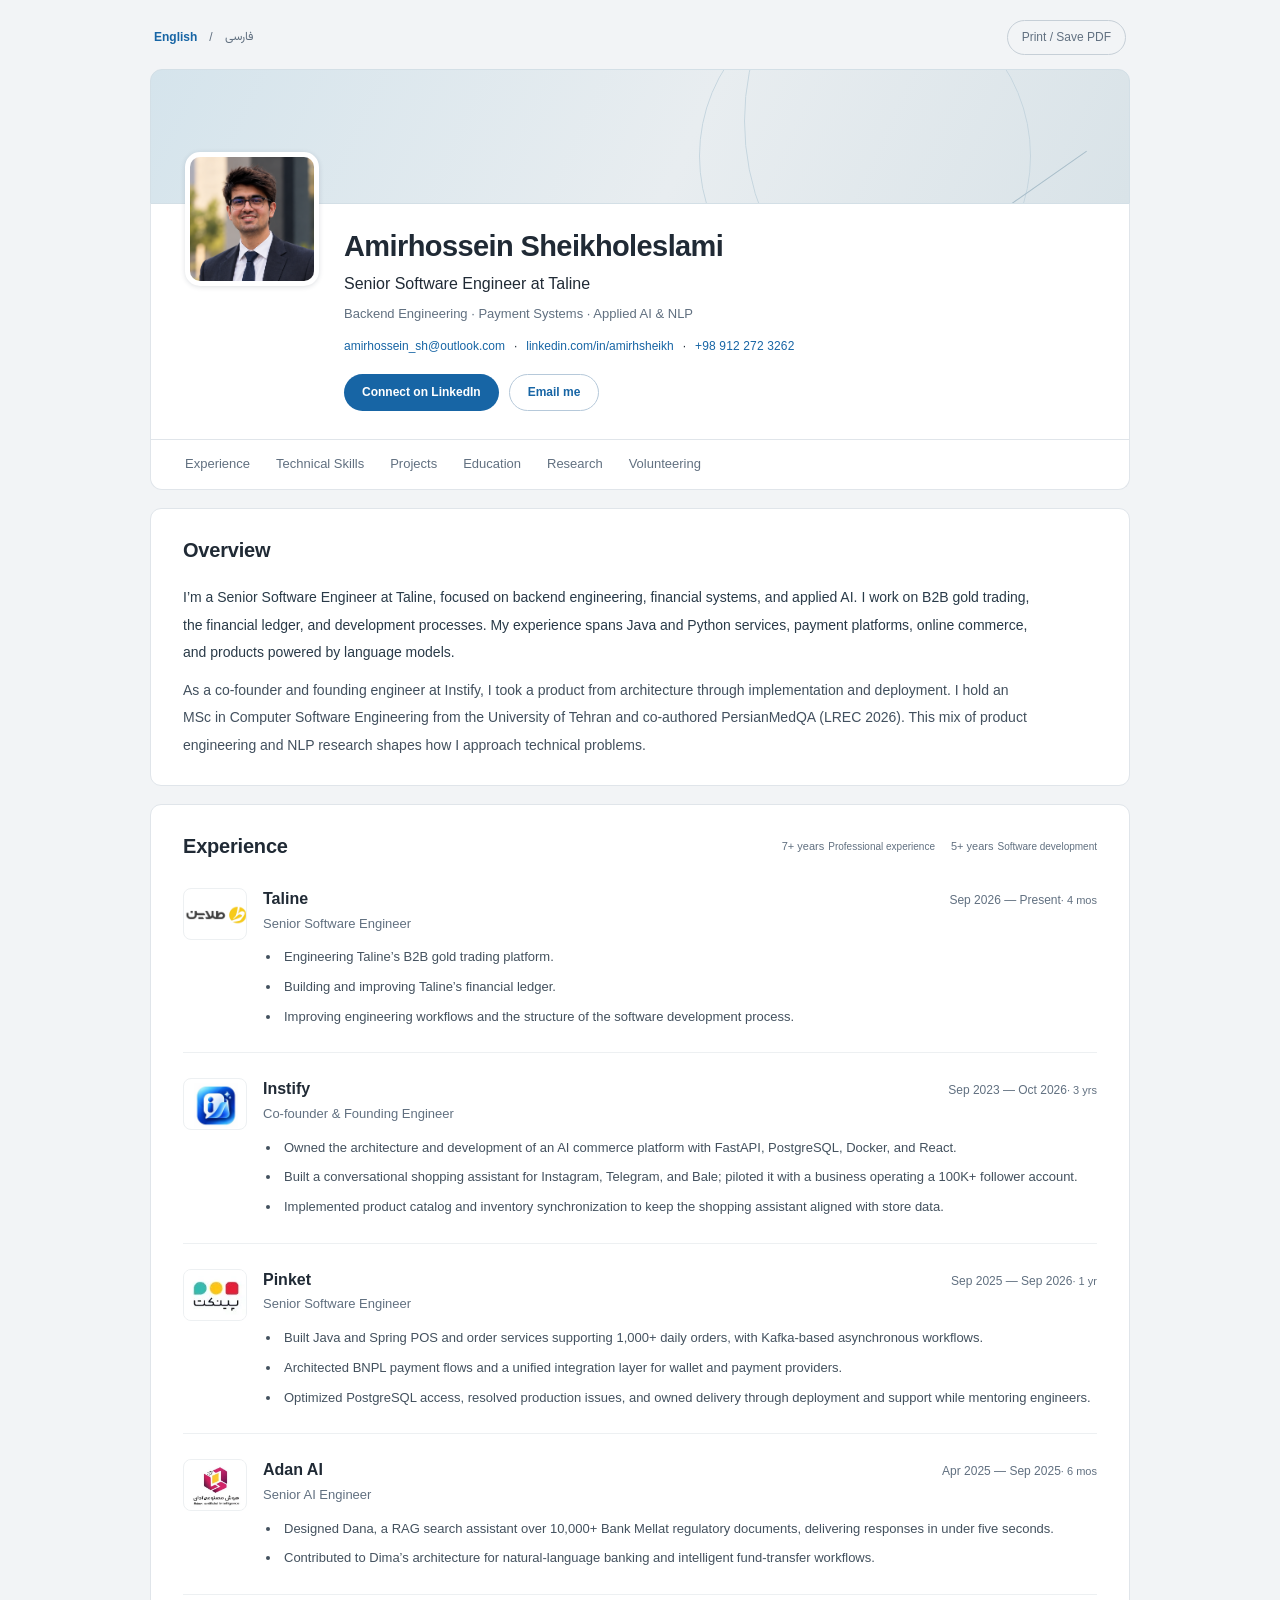
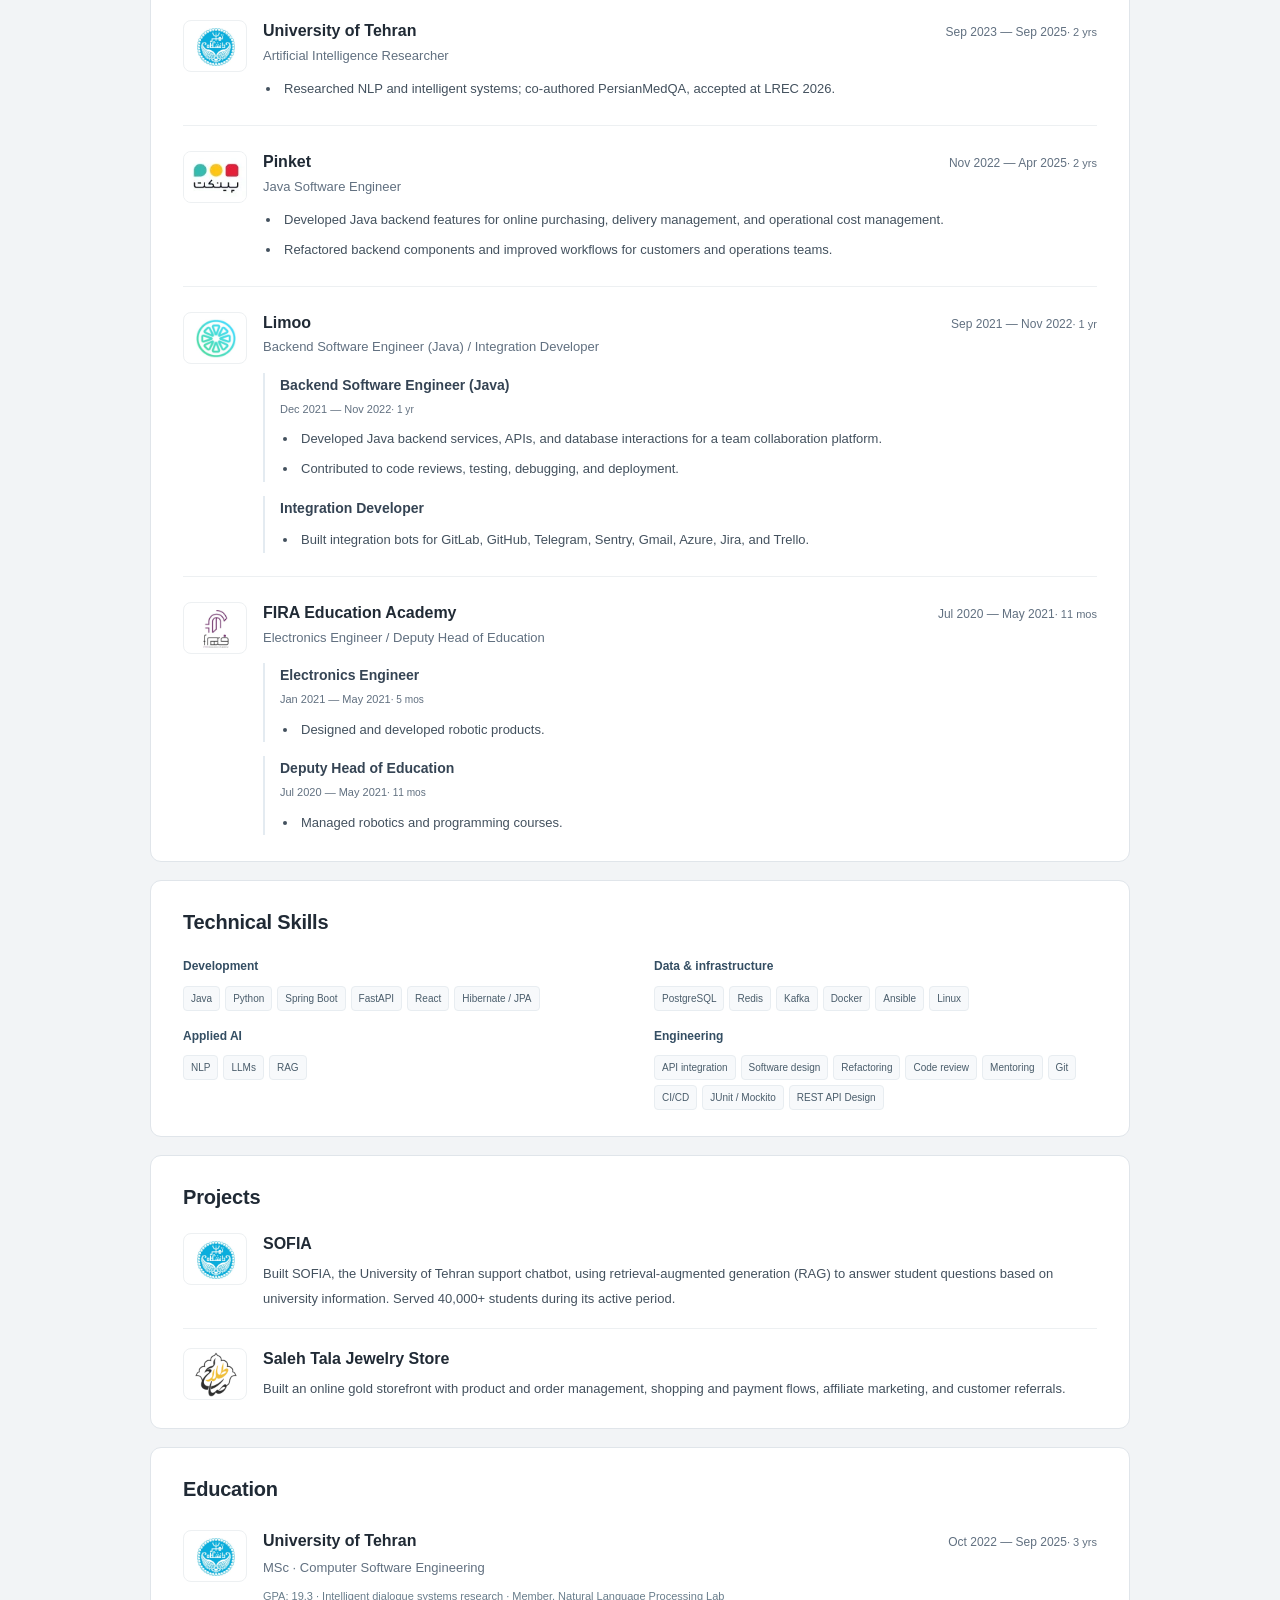
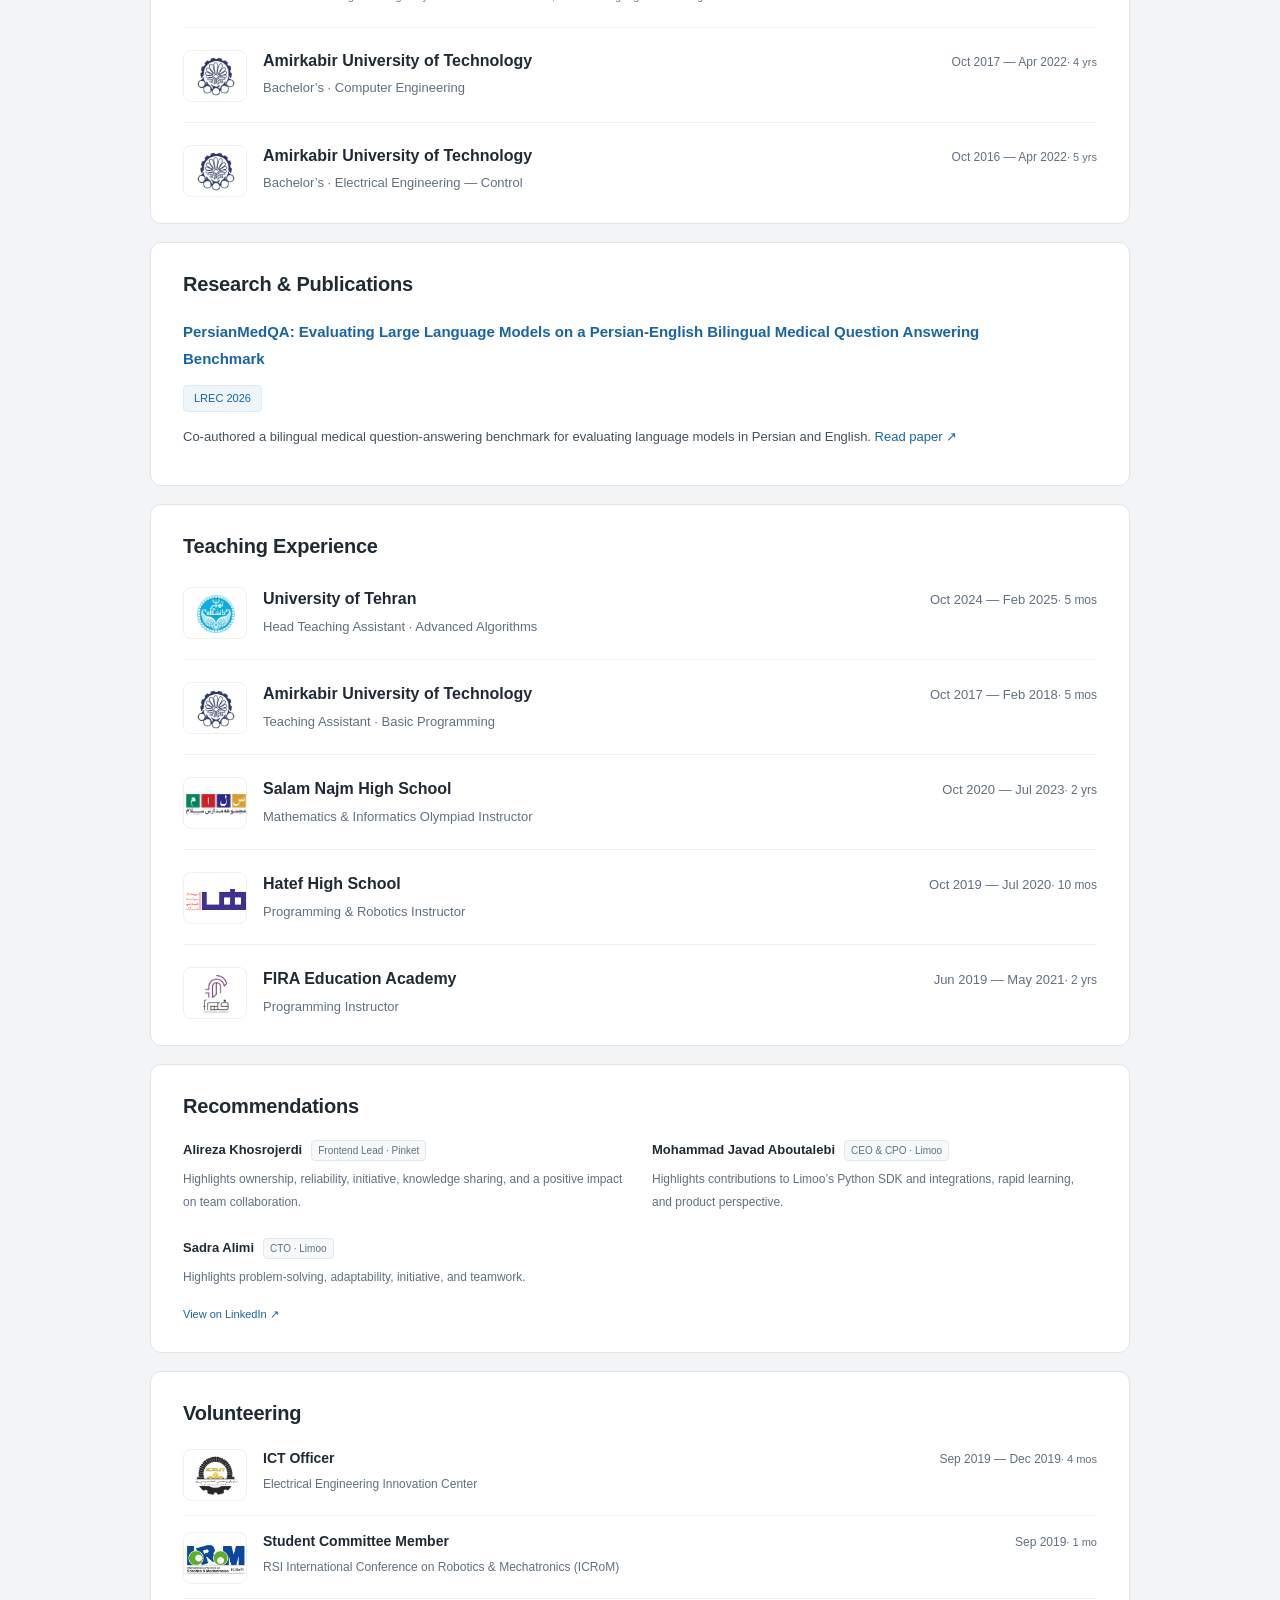
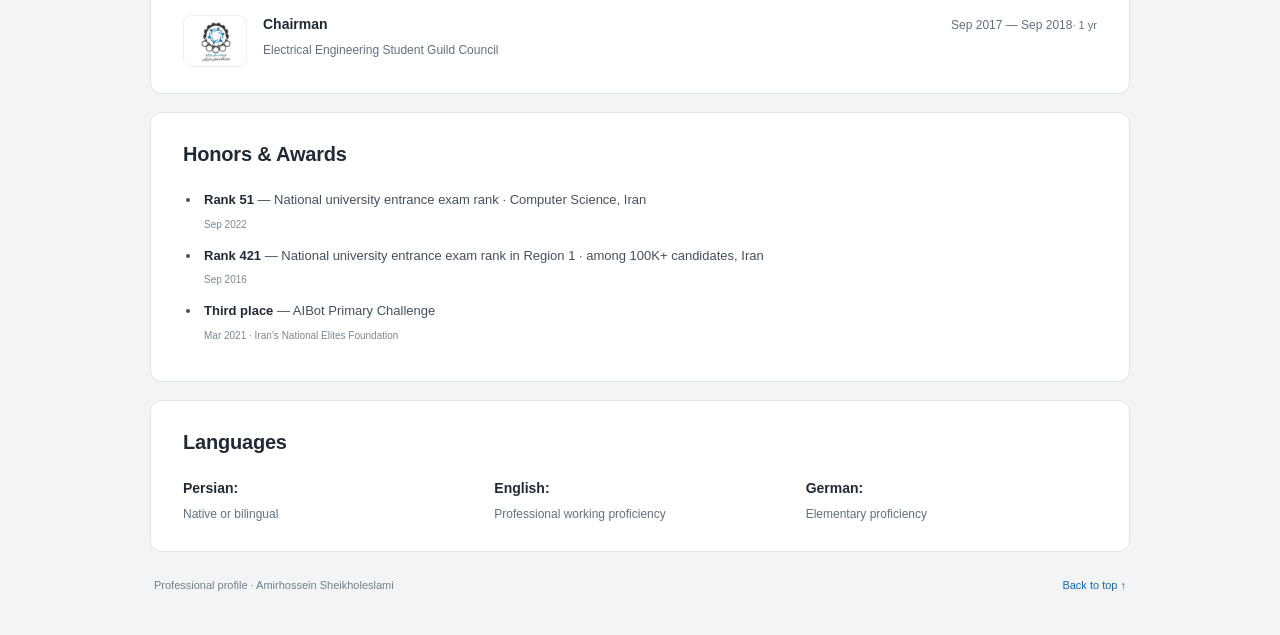
==== commit e77dfc0f: "Shorten durations of one year or more to years only" ====
--- a/index.html
+++ b/index.html
@@ -32,7 +32,7 @@
 <link rel="icon" href="favicon.svg" type="image/svg+xml">
 
 <link rel="stylesheet" href="styles.css?v=31e98b9179a1">
-<script src="app.js?v=076967bdc061" defer></script>
+<script src="app.js?v=9a015bae29d1" defer></script>
 <script type="application/ld+json">{"@context": "https://schema.org", "@type": "ProfilePage", "@id": "https://amirhsheikh.github.io/#profile", "url": "https://amirhsheikh.github.io/", "name": "Amirhossein Sheikholeslami | Senior Software Engineer · Backend & AI", "inLanguage": "en", "mainEntity": {"@type": "Person", "@id": "https://amirhsheikh.github.io/#person", "name": "Amirhossein Sheikholeslami", "alternateName": ["امیرحسین شیخ‌الاسلامی", "amirhsheikh"], "url": "https://amirhsheikh.github.io/", "jobTitle": "Senior Software Engineer", "worksFor": {"@type": "Organization", "name": "Taline", "url": "https://taline.ir/"}, "sameAs": ["https://www.linkedin.com/in/amirhsheikh/"], "alumniOf": [{"@type": "CollegeOrUniversity", "name": "University of Tehran", "url": "https://ut.ac.ir/"}, {"@type": "CollegeOrUniversity", "name": "Amirkabir University of Technology", "url": "https://aut.ac.ir/"}], "knowsAbout": ["Backend engineering", "Java", "Python", "Spring Boot", "PostgreSQL", "Kafka", "Payment systems", "Natural language processing", "Artificial intelligence"], "subjectOf": {"@type": "ScholarlyArticle", "name": "PersianMedQA: Evaluating Large Language Models on a Persian-English Bilingual Medical Question Answering Benchmark", "url": "https://arxiv.org/abs/2506.00250"}, "image": "https://amirhsheikh.github.io/assets/images/portrait.png"}}</script>
 </head>
 <body>
@@ -44,14 +44,14 @@
 <nav class="section-nav" aria-label="Profile sections"><a href="#experience">Experience</a><a href="#skills">Technical Skills</a><a href="#projects">Projects</a><a href="#education">Education</a><a href="#research">Research</a><a href="#volunteering">Volunteering</a></nav>
 <main id="main">
 <section aria-labelledby="summary"><h2 id="summary">Overview</h2><div class="about-copy"><p>I’m a Senior Software Engineer at Taline, focused on backend engineering, financial systems, and applied AI. I work on B2B gold trading, the financial ledger, and development processes. My experience spans Java and Python services, payment platforms, online commerce, and products powered by language models.</p><p>As a co-founder and founding engineer at Instify, I took a product from architecture through implementation and deployment. I hold an MSc in Computer Software Engineering from the University of Tehran and co-authored PersianMedQA (LREC 2026). This mix of product engineering and NLP research shapes how I approach technical problems.</p></div></section>
-<section aria-labelledby="experience"><div class="experience-heading"><h2 id="experience">Experience</h2><div class="experience-highlights" aria-label="Experience at a glance"><div class="experience-metric" title="2019 — Present"><strong data-experience-start="2019-06" data-years-pattern="{years}+ years">7+ years</strong><span>Professional experience</span></div><div class="experience-metric" title="2021 — Present"><strong data-experience-start="2021-09" data-years-pattern="{years}+ years">5+ years</strong><span>Software development</span></div></div></div><article class="entry career-entry has-logo"><span class="logo-frame logo-taline"><img class="company-logo" src="assets/images/taline.webp" alt="" width="64" height="52" loading="lazy" decoding="async"></span><div class="entry-content"><div class="entry-head"><h3><a class="reference-link" href="https://taline.ir/" target="_blank" rel="noopener noreferrer">Taline</a></h3><p class="date">Sep 2026 — Present<span class="duration" data-duration-start="2026-09"> · 2 mos</span></p></div><p class="position">Senior Software Engineer</p><ul><li>Engineering Taline’s B2B gold trading platform.</li><li>Building and improving Taline’s financial ledger.</li><li>Improving engineering workflows and the structure of the software development process.</li></ul></div></article><article class="entry career-entry has-logo"><span class="logo-frame logo-instify"><img class="company-logo" src="assets/images/instify.webp" alt="" width="64" height="52" loading="lazy" decoding="async"></span><div class="entry-content"><div class="entry-head"><h3><a class="reference-link" href="https://instify.app/" target="_blank" rel="noopener noreferrer">Instify</a></h3><p class="date">Sep 2023 — Oct 2026<span class="duration"> · 3 yrs 2 mos</span></p></div><p class="position">Co-founder &amp; Founding Engineer</p><ul><li>Owned the architecture and development of an AI commerce platform with FastAPI, PostgreSQL, Docker, and React.</li><li>Built a conversational shopping assistant for Instagram, Telegram, and Bale; piloted it with a business operating a 100K+ follower account.</li><li>Implemented product catalog and inventory synchronization to keep the shopping assistant aligned with store data.</li></ul></div></article><article class="entry career-entry has-logo"><span class="logo-frame logo-pinket"><img class="company-logo" src="assets/images/pinket.webp" alt="" width="64" height="52" loading="lazy" decoding="async"></span><div class="entry-content"><div class="entry-head"><h3><a class="reference-link" href="https://pinket.com/" target="_blank" rel="noopener noreferrer">Pinket</a></h3><p class="date">Sep 2025 — Sep 2026<span class="duration"> · 1 yr 1 mo</span></p></div><p class="position">Senior Software Engineer</p><ul><li>Built Java and Spring POS and order services supporting 1,000+ daily orders, with Kafka-based asynchronous workflows.</li><li>Architected BNPL payment flows and a unified integration layer for wallet and payment providers.</li><li>Optimized PostgreSQL access, resolved production issues, and owned delivery through deployment and support while mentoring engineers.</li></ul></div></article><article class="entry career-entry has-logo"><span class="logo-frame logo-adan"><img class="company-logo" src="assets/images/adan.webp" alt="" width="64" height="52" loading="lazy" decoding="async"></span><div class="entry-content"><div class="entry-head"><h3><a class="reference-link" href="https://adanai.ir/" target="_blank" rel="noopener noreferrer">Adan AI</a></h3><p class="date">Apr 2025 — Sep 2025<span class="duration"> · 6 mos</span></p></div><p class="position">Senior AI Engineer</p><ul><li>Designed Dana, a RAG search assistant over 10,000+ Bank Mellat regulatory documents, delivering responses in under five seconds.</li><li>Contributed to Dima’s architecture for natural-language banking and intelligent fund-transfer workflows.</li></ul></div></article><article class="entry career-entry has-logo"><span class="logo-frame logo-ut"><img class="company-logo" src="assets/images/ut.webp" alt="" width="64" height="52" loading="lazy" decoding="async"></span><div class="entry-content"><div class="entry-head"><h3><a class="reference-link" href="https://ut.ac.ir/" target="_blank" rel="noopener noreferrer">University of Tehran</a></h3><p class="date">Sep 2023 — Sep 2025<span class="duration"> · 2 yrs 1 mo</span></p></div><p class="position">Artificial Intelligence Researcher</p><ul><li>Researched NLP and intelligent systems; co-authored PersianMedQA, accepted at LREC 2026.</li></ul></div></article><article class="entry career-entry has-logo"><span class="logo-frame logo-pinket"><img class="company-logo" src="assets/images/pinket.webp" alt="" width="64" height="52" loading="lazy" decoding="async"></span><div class="entry-content"><div class="entry-head"><h3><a class="reference-link" href="https://pinket.com/" target="_blank" rel="noopener noreferrer">Pinket</a></h3><p class="date">Nov 2022 — Apr 2025<span class="duration"> · 2 yrs 6 mos</span></p></div><p class="position">Java Software Engineer</p><ul><li>Developed Java backend features for online purchasing, delivery management, and operational cost management.</li><li>Refactored backend components and improved workflows for customers and operations teams.</li></ul></div></article><article class="entry career-entry has-logo"><span class="logo-frame logo-limoo"><img class="company-logo" src="assets/images/limoo.webp" alt="" width="64" height="52" loading="lazy" decoding="async"></span><div class="entry-content"><div class="entry-head"><h3><a class="reference-link" href="https://www.linkedin.com/company/limoo-im/" target="_blank" rel="noopener noreferrer">Limoo</a></h3><p class="date">Sep 2021 — Nov 2022<span class="duration"> · 1 yr 3 mos</span></p></div><p class="position">Backend Software Engineer (Java) / Integration Developer</p><div class="subrole"><h4>Backend Software Engineer (Java)</h4><p class="subrole-date">Dec 2021 — Nov 2022<span class="duration"> · 1 yr</span></p><ul><li>Developed Java backend services, APIs, and database interactions for a team collaboration platform.</li><li>Contributed to code reviews, testing, debugging, and deployment.</li></ul></div><div class="subrole"><h4>Integration Developer</h4><ul><li>Built integration bots for GitLab, GitHub, Telegram, Sentry, Gmail, Azure, Jira, and Trello.</li></ul></div></div></article><article class="entry career-entry has-logo"><span class="logo-frame logo-fira"><img class="company-logo" src="assets/images/fira.webp" alt="" width="64" height="52" loading="lazy" decoding="async"></span><div class="entry-content"><div class="entry-head"><h3><a class="reference-link" href="https://firaedu.ir/" target="_blank" rel="noopener noreferrer">FIRA Education Academy</a></h3><p class="date">Jul 2020 — May 2021<span class="duration"> · 11 mos</span></p></div><p class="position">Electronics Engineer / Deputy Head of Education</p><div class="subrole"><h4>Electronics Engineer</h4><p class="subrole-date">Jan 2021 — May 2021<span class="duration"> · 5 mos</span></p><ul><li>Designed and developed robotic products.</li></ul></div><div class="subrole"><h4>Deputy Head of Education</h4><p class="subrole-date">Jul 2020 — May 2021<span class="duration"> · 11 mos</span></p><ul><li>Managed robotics and programming courses.</li></ul></div></div></article></section>
+<section aria-labelledby="experience"><div class="experience-heading"><h2 id="experience">Experience</h2><div class="experience-highlights" aria-label="Experience at a glance"><div class="experience-metric" title="2019 — Present"><strong data-experience-start="2019-06" data-years-pattern="{years}+ years">7+ years</strong><span>Professional experience</span></div><div class="experience-metric" title="2021 — Present"><strong data-experience-start="2021-09" data-years-pattern="{years}+ years">5+ years</strong><span>Software development</span></div></div></div><article class="entry career-entry has-logo"><span class="logo-frame logo-taline"><img class="company-logo" src="assets/images/taline.webp" alt="" width="64" height="52" loading="lazy" decoding="async"></span><div class="entry-content"><div class="entry-head"><h3><a class="reference-link" href="https://taline.ir/" target="_blank" rel="noopener noreferrer">Taline</a></h3><p class="date">Sep 2026 — Present<span class="duration" data-duration-start="2026-09"> · 2 mos</span></p></div><p class="position">Senior Software Engineer</p><ul><li>Engineering Taline’s B2B gold trading platform.</li><li>Building and improving Taline’s financial ledger.</li><li>Improving engineering workflows and the structure of the software development process.</li></ul></div></article><article class="entry career-entry has-logo"><span class="logo-frame logo-instify"><img class="company-logo" src="assets/images/instify.webp" alt="" width="64" height="52" loading="lazy" decoding="async"></span><div class="entry-content"><div class="entry-head"><h3><a class="reference-link" href="https://instify.app/" target="_blank" rel="noopener noreferrer">Instify</a></h3><p class="date">Sep 2023 — Oct 2026<span class="duration"> · 3 yrs</span></p></div><p class="position">Co-founder &amp; Founding Engineer</p><ul><li>Owned the architecture and development of an AI commerce platform with FastAPI, PostgreSQL, Docker, and React.</li><li>Built a conversational shopping assistant for Instagram, Telegram, and Bale; piloted it with a business operating a 100K+ follower account.</li><li>Implemented product catalog and inventory synchronization to keep the shopping assistant aligned with store data.</li></ul></div></article><article class="entry career-entry has-logo"><span class="logo-frame logo-pinket"><img class="company-logo" src="assets/images/pinket.webp" alt="" width="64" height="52" loading="lazy" decoding="async"></span><div class="entry-content"><div class="entry-head"><h3><a class="reference-link" href="https://pinket.com/" target="_blank" rel="noopener noreferrer">Pinket</a></h3><p class="date">Sep 2025 — Sep 2026<span class="duration"> · 1 yr</span></p></div><p class="position">Senior Software Engineer</p><ul><li>Built Java and Spring POS and order services supporting 1,000+ daily orders, with Kafka-based asynchronous workflows.</li><li>Architected BNPL payment flows and a unified integration layer for wallet and payment providers.</li><li>Optimized PostgreSQL access, resolved production issues, and owned delivery through deployment and support while mentoring engineers.</li></ul></div></article><article class="entry career-entry has-logo"><span class="logo-frame logo-adan"><img class="company-logo" src="assets/images/adan.webp" alt="" width="64" height="52" loading="lazy" decoding="async"></span><div class="entry-content"><div class="entry-head"><h3><a class="reference-link" href="https://adanai.ir/" target="_blank" rel="noopener noreferrer">Adan AI</a></h3><p class="date">Apr 2025 — Sep 2025<span class="duration"> · 6 mos</span></p></div><p class="position">Senior AI Engineer</p><ul><li>Designed Dana, a RAG search assistant over 10,000+ Bank Mellat regulatory documents, delivering responses in under five seconds.</li><li>Contributed to Dima’s architecture for natural-language banking and intelligent fund-transfer workflows.</li></ul></div></article><article class="entry career-entry has-logo"><span class="logo-frame logo-ut"><img class="company-logo" src="assets/images/ut.webp" alt="" width="64" height="52" loading="lazy" decoding="async"></span><div class="entry-content"><div class="entry-head"><h3><a class="reference-link" href="https://ut.ac.ir/" target="_blank" rel="noopener noreferrer">University of Tehran</a></h3><p class="date">Sep 2023 — Sep 2025<span class="duration"> · 2 yrs</span></p></div><p class="position">Artificial Intelligence Researcher</p><ul><li>Researched NLP and intelligent systems; co-authored PersianMedQA, accepted at LREC 2026.</li></ul></div></article><article class="entry career-entry has-logo"><span class="logo-frame logo-pinket"><img class="company-logo" src="assets/images/pinket.webp" alt="" width="64" height="52" loading="lazy" decoding="async"></span><div class="entry-content"><div class="entry-head"><h3><a class="reference-link" href="https://pinket.com/" target="_blank" rel="noopener noreferrer">Pinket</a></h3><p class="date">Nov 2022 — Apr 2025<span class="duration"> · 2 yrs</span></p></div><p class="position">Java Software Engineer</p><ul><li>Developed Java backend features for online purchasing, delivery management, and operational cost management.</li><li>Refactored backend components and improved workflows for customers and operations teams.</li></ul></div></article><article class="entry career-entry has-logo"><span class="logo-frame logo-limoo"><img class="company-logo" src="assets/images/limoo.webp" alt="" width="64" height="52" loading="lazy" decoding="async"></span><div class="entry-content"><div class="entry-head"><h3><a class="reference-link" href="https://www.linkedin.com/company/limoo-im/" target="_blank" rel="noopener noreferrer">Limoo</a></h3><p class="date">Sep 2021 — Nov 2022<span class="duration"> · 1 yr</span></p></div><p class="position">Backend Software Engineer (Java) / Integration Developer</p><div class="subrole"><h4>Backend Software Engineer (Java)</h4><p class="subrole-date">Dec 2021 — Nov 2022<span class="duration"> · 1 yr</span></p><ul><li>Developed Java backend services, APIs, and database interactions for a team collaboration platform.</li><li>Contributed to code reviews, testing, debugging, and deployment.</li></ul></div><div class="subrole"><h4>Integration Developer</h4><ul><li>Built integration bots for GitLab, GitHub, Telegram, Sentry, Gmail, Azure, Jira, and Trello.</li></ul></div></div></article><article class="entry career-entry has-logo"><span class="logo-frame logo-fira"><img class="company-logo" src="assets/images/fira.webp" alt="" width="64" height="52" loading="lazy" decoding="async"></span><div class="entry-content"><div class="entry-head"><h3><a class="reference-link" href="https://firaedu.ir/" target="_blank" rel="noopener noreferrer">FIRA Education Academy</a></h3><p class="date">Jul 2020 — May 2021<span class="duration"> · 11 mos</span></p></div><p class="position">Electronics Engineer / Deputy Head of Education</p><div class="subrole"><h4>Electronics Engineer</h4><p class="subrole-date">Jan 2021 — May 2021<span class="duration"> · 5 mos</span></p><ul><li>Designed and developed robotic products.</li></ul></div><div class="subrole"><h4>Deputy Head of Education</h4><p class="subrole-date">Jul 2020 — May 2021<span class="duration"> · 11 mos</span></p><ul><li>Managed robotics and programming courses.</li></ul></div></div></article></section>
 <section aria-labelledby="skills"><h2 id="skills">Technical Skills</h2><div class="skill-grid"><article class="skill-card"><h3>Development</h3><ul class="skill-tags"><li lang="en" dir="ltr">Java</li><li lang="en" dir="ltr">Python</li><li lang="en" dir="ltr">Spring Boot</li><li lang="en" dir="ltr">FastAPI</li><li lang="en" dir="ltr">React</li><li lang="en" dir="ltr">Hibernate / JPA</li></ul></article><article class="skill-card"><h3>Data &amp; infrastructure</h3><ul class="skill-tags"><li lang="en" dir="ltr">PostgreSQL</li><li lang="en" dir="ltr">Redis</li><li lang="en" dir="ltr">Kafka</li><li lang="en" dir="ltr">Docker</li><li lang="en" dir="ltr">Ansible</li><li lang="en" dir="ltr">Linux</li></ul></article><article class="skill-card"><h3>Applied AI</h3><ul class="skill-tags"><li lang="en" dir="ltr">NLP</li><li lang="en" dir="ltr">LLMs</li><li lang="en" dir="ltr">RAG</li></ul></article><article class="skill-card"><h3>Engineering</h3><ul class="skill-tags"><li lang="en" dir="ltr">API integration</li><li lang="en" dir="ltr">Software design</li><li lang="en" dir="ltr">Refactoring</li><li lang="en" dir="ltr">Code review</li><li lang="en" dir="ltr">Mentoring</li><li lang="en" dir="ltr">Git</li><li lang="en" dir="ltr">CI/CD</li><li lang="en" dir="ltr">JUnit / Mockito</li><li lang="en" dir="ltr">REST API Design</li></ul></article></div></section>
 <section aria-labelledby="projects"><h2 id="projects">Projects</h2><div class="portfolio-projects"><article class="entry has-logo project-entry"><span class="logo-frame logo-ut"><img class="company-logo" src="assets/images/ut.webp" alt="" width="64" height="52" loading="lazy" decoding="async"></span><div class="entry-content"><h3><a class="reference-link" href="https://ut.ac.ir/" target="_blank" rel="noopener noreferrer">SOFIA</a></h3><p>Built SOFIA, the University of Tehran support chatbot, using retrieval-augmented generation (RAG) to answer student questions based on university information. Served 40,000+ students during its active period.</p></div></article><article class="entry has-logo project-entry"><span class="logo-frame logo-saleh-tala"><img class="company-logo" src="assets/images/saleh-tala.png" alt="" width="64" height="52" loading="lazy" decoding="async"></span><div class="entry-content"><h3><a class="reference-link" href="https://salehtala.mooai.ir/" target="_blank" rel="noopener noreferrer">Saleh Tala Jewelry Store</a></h3><p>Built an online gold storefront with product and order management, shopping and payment flows, affiliate marketing, and customer referrals.</p></div></article></div></section>
-<section aria-labelledby="education"><h2 id="education">Education</h2><article class="entry education-entry has-logo"><span class="logo-frame logo-ut"><img class="company-logo" src="assets/images/ut.webp" alt="" width="64" height="52" loading="lazy" decoding="async"></span><div class="entry-content"><div class="entry-head"><h3><a class="reference-link" href="https://ut.ac.ir/" target="_blank" rel="noopener noreferrer">University of Tehran</a></h3><span class="date">Oct 2022 — Sep 2025<span class="duration"> · 3 yrs</span></span></div><p>MSc · Computer Software Engineering</p><p class="academic-note">GPA: 19.3 · Intelligent dialogue systems research · Member, Natural Language Processing Lab</p></div></article><article class="entry education-entry has-logo"><span class="logo-frame logo-aut"><img class="company-logo" src="assets/images/aut.webp" alt="" width="64" height="52" loading="lazy" decoding="async"></span><div class="entry-content"><div class="entry-head"><h3><a class="reference-link" href="https://aut.ac.ir/" target="_blank" rel="noopener noreferrer">Amirkabir University of Technology</a></h3><span class="date">Oct 2017 — Apr 2022<span class="duration"> · 4 yrs 7 mos</span></span></div><p>Bachelor’s · Computer Engineering</p></div></article><article class="entry education-entry has-logo"><span class="logo-frame logo-aut"><img class="company-logo" src="assets/images/aut.webp" alt="" width="64" height="52" loading="lazy" decoding="async"></span><div class="entry-content"><div class="entry-head"><h3><a class="reference-link" href="https://aut.ac.ir/" target="_blank" rel="noopener noreferrer">Amirkabir University of Technology</a></h3><span class="date">Oct 2016 — Apr 2022<span class="duration"> · 5 yrs 7 mos</span></span></div><p>Bachelor’s · Electrical Engineering — Control</p></div></article></section>
+<section aria-labelledby="education"><h2 id="education">Education</h2><article class="entry education-entry has-logo"><span class="logo-frame logo-ut"><img class="company-logo" src="assets/images/ut.webp" alt="" width="64" height="52" loading="lazy" decoding="async"></span><div class="entry-content"><div class="entry-head"><h3><a class="reference-link" href="https://ut.ac.ir/" target="_blank" rel="noopener noreferrer">University of Tehran</a></h3><span class="date">Oct 2022 — Sep 2025<span class="duration"> · 3 yrs</span></span></div><p>MSc · Computer Software Engineering</p><p class="academic-note">GPA: 19.3 · Intelligent dialogue systems research · Member, Natural Language Processing Lab</p></div></article><article class="entry education-entry has-logo"><span class="logo-frame logo-aut"><img class="company-logo" src="assets/images/aut.webp" alt="" width="64" height="52" loading="lazy" decoding="async"></span><div class="entry-content"><div class="entry-head"><h3><a class="reference-link" href="https://aut.ac.ir/" target="_blank" rel="noopener noreferrer">Amirkabir University of Technology</a></h3><span class="date">Oct 2017 — Apr 2022<span class="duration"> · 4 yrs</span></span></div><p>Bachelor’s · Computer Engineering</p></div></article><article class="entry education-entry has-logo"><span class="logo-frame logo-aut"><img class="company-logo" src="assets/images/aut.webp" alt="" width="64" height="52" loading="lazy" decoding="async"></span><div class="entry-content"><div class="entry-head"><h3><a class="reference-link" href="https://aut.ac.ir/" target="_blank" rel="noopener noreferrer">Amirkabir University of Technology</a></h3><span class="date">Oct 2016 — Apr 2022<span class="duration"> · 5 yrs</span></span></div><p>Bachelor’s · Electrical Engineering — Control</p></div></article></section>
 <section aria-labelledby="research"><h2 id="research">Research &amp; Publications</h2><article class="entry publication"><h3 lang="en" dir="ltr"><a href="https://arxiv.org/abs/2506.00250" target="_blank" rel="noopener noreferrer">PersianMedQA: Evaluating Large Language Models on a Persian-English Bilingual Medical Question Answering Benchmark</a></h3><p class="venue" dir="ltr">LREC 2026</p><p>Co-authored a bilingual medical question-answering benchmark for evaluating language models in Persian and English. <a href="https://arxiv.org/abs/2506.00250" target="_blank" rel="noopener noreferrer">Read paper ↗</a></p></article></section>
-<section aria-labelledby="teaching"><h2 id="teaching">Teaching Experience</h2><div class="teaching-list"><article class="entry education-entry has-logo teaching-entry"><span class="logo-frame logo-ut"><img class="company-logo" src="assets/images/ut.webp" alt="" width="64" height="52" loading="lazy" decoding="async"></span><div class="entry-content"><div class="entry-head"><h3><a class="reference-link" href="https://ut.ac.ir/" target="_blank" rel="noopener noreferrer">University of Tehran</a></h3><p class="date">Oct 2024 — Feb 2025<span class="duration"> · 5 mos</span></p></div><p>Head Teaching Assistant · Advanced Algorithms</p></div></article><article class="entry education-entry has-logo teaching-entry"><span class="logo-frame logo-aut"><img class="company-logo" src="assets/images/aut.webp" alt="" width="64" height="52" loading="lazy" decoding="async"></span><div class="entry-content"><div class="entry-head"><h3><a class="reference-link" href="https://aut.ac.ir/" target="_blank" rel="noopener noreferrer">Amirkabir University of Technology</a></h3><p class="date">Oct 2017 — Feb 2018<span class="duration"> · 5 mos</span></p></div><p>Teaching Assistant · Basic Programming</p></div></article><article class="entry education-entry has-logo teaching-entry"><span class="logo-frame logo-salam"><img class="company-logo" src="assets/images/salam.png" alt="" width="64" height="52" loading="lazy" decoding="async"></span><div class="entry-content"><div class="entry-head"><h3><a class="reference-link" href="https://salamsch.org/branches/najm-sagheb/" target="_blank" rel="noopener noreferrer">Salam Najm High School</a></h3><p class="date">Oct 2020 — Jul 2023<span class="duration"> · 2 yrs 10 mos</span></p></div><p>Mathematics &amp; Informatics Olympiad Instructor</p></div></article><article class="entry education-entry has-logo teaching-entry"><span class="logo-frame logo-hatef"><img class="company-logo" src="assets/images/hatef.png" alt="" width="64" height="52" loading="lazy" decoding="async"></span><div class="entry-content"><div class="entry-head"><h3><a class="reference-link" href="https://hatefschool.ir/" target="_blank" rel="noopener noreferrer">Hatef High School</a></h3><p class="date">Oct 2019 — Jul 2020<span class="duration"> · 10 mos</span></p></div><p>Programming &amp; Robotics Instructor</p></div></article><article class="entry education-entry has-logo teaching-entry"><span class="logo-frame logo-fira"><img class="company-logo" src="assets/images/fira.webp" alt="" width="64" height="52" loading="lazy" decoding="async"></span><div class="entry-content"><div class="entry-head"><h3><a class="reference-link" href="https://firaedu.ir/" target="_blank" rel="noopener noreferrer">FIRA Education Academy</a></h3><p class="date">Jun 2019 — May 2021<span class="duration"> · 2 yrs</span></p></div><p>Programming Instructor</p></div></article></div></section>
+<section aria-labelledby="teaching"><h2 id="teaching">Teaching Experience</h2><div class="teaching-list"><article class="entry education-entry has-logo teaching-entry"><span class="logo-frame logo-ut"><img class="company-logo" src="assets/images/ut.webp" alt="" width="64" height="52" loading="lazy" decoding="async"></span><div class="entry-content"><div class="entry-head"><h3><a class="reference-link" href="https://ut.ac.ir/" target="_blank" rel="noopener noreferrer">University of Tehran</a></h3><p class="date">Oct 2024 — Feb 2025<span class="duration"> · 5 mos</span></p></div><p>Head Teaching Assistant · Advanced Algorithms</p></div></article><article class="entry education-entry has-logo teaching-entry"><span class="logo-frame logo-aut"><img class="company-logo" src="assets/images/aut.webp" alt="" width="64" height="52" loading="lazy" decoding="async"></span><div class="entry-content"><div class="entry-head"><h3><a class="reference-link" href="https://aut.ac.ir/" target="_blank" rel="noopener noreferrer">Amirkabir University of Technology</a></h3><p class="date">Oct 2017 — Feb 2018<span class="duration"> · 5 mos</span></p></div><p>Teaching Assistant · Basic Programming</p></div></article><article class="entry education-entry has-logo teaching-entry"><span class="logo-frame logo-salam"><img class="company-logo" src="assets/images/salam.png" alt="" width="64" height="52" loading="lazy" decoding="async"></span><div class="entry-content"><div class="entry-head"><h3><a class="reference-link" href="https://salamsch.org/branches/najm-sagheb/" target="_blank" rel="noopener noreferrer">Salam Najm High School</a></h3><p class="date">Oct 2020 — Jul 2023<span class="duration"> · 2 yrs</span></p></div><p>Mathematics &amp; Informatics Olympiad Instructor</p></div></article><article class="entry education-entry has-logo teaching-entry"><span class="logo-frame logo-hatef"><img class="company-logo" src="assets/images/hatef.png" alt="" width="64" height="52" loading="lazy" decoding="async"></span><div class="entry-content"><div class="entry-head"><h3><a class="reference-link" href="https://hatefschool.ir/" target="_blank" rel="noopener noreferrer">Hatef High School</a></h3><p class="date">Oct 2019 — Jul 2020<span class="duration"> · 10 mos</span></p></div><p>Programming &amp; Robotics Instructor</p></div></article><article class="entry education-entry has-logo teaching-entry"><span class="logo-frame logo-fira"><img class="company-logo" src="assets/images/fira.webp" alt="" width="64" height="52" loading="lazy" decoding="async"></span><div class="entry-content"><div class="entry-head"><h3><a class="reference-link" href="https://firaedu.ir/" target="_blank" rel="noopener noreferrer">FIRA Education Academy</a></h3><p class="date">Jun 2019 — May 2021<span class="duration"> · 2 yrs</span></p></div><p>Programming Instructor</p></div></article></div></section>
 <section aria-labelledby="recommendations"><h2 id="recommendations">Recommendations</h2><div class="recommendations-list"><article><div class="recommender-heading"><h3><a class="reference-link" href="https://www.linkedin.com/in/alireza-khosrojerdi-11bb021b1/" target="_blank" rel="noopener noreferrer">Alireza Khosrojerdi</a></h3><span class="role-badge" title="Role at the time of recommendation">Frontend Lead · Pinket</span></div><p>Highlights ownership, reliability, initiative, knowledge sharing, and a positive impact on team collaboration.</p></article><article><div class="recommender-heading"><h3><a class="reference-link" href="https://www.linkedin.com/in/mohammad-javad-aboutalebi/" target="_blank" rel="noopener noreferrer">Mohammad Javad Aboutalebi</a></h3><span class="role-badge" title="Role at the time of recommendation">CEO &amp; CPO · Limoo</span></div><p>Highlights contributions to Limoo’s Python SDK and integrations, rapid learning, and product perspective.</p></article><article><div class="recommender-heading"><h3><a class="reference-link" href="https://www.linkedin.com/in/sadra-alimi-7aa583171/" target="_blank" rel="noopener noreferrer">Sadra Alimi</a></h3><span class="role-badge" title="Role at the time of recommendation">CTO · Limoo</span></div><p>Highlights problem-solving, adaptability, initiative, and teamwork.</p></article></div><a class="section-source" href="https://www.linkedin.com/in/amirhsheikh/" target="_blank" rel="noopener noreferrer">View on LinkedIn ↗</a></section>
-<section aria-labelledby="volunteering"><h2 id="volunteering">Volunteering</h2><div class="volunteer-list"><article class="volunteer-entry"><span class="logo-frame logo-icaut"><img class="company-logo" src="assets/images/icaut.png" alt="" width="64" height="52" loading="lazy" decoding="async"></span><div><div class="entry-head"><h3>ICT Officer</h3><p class="date">Sep 2019 — Dec 2019<span class="duration"> · 4 mos</span></p></div><p><a class="reference-link" href="https://aut.ac.ir/" target="_blank" rel="noopener noreferrer">Electrical Engineering Innovation Center</a></p></div></article><article class="volunteer-entry"><span class="logo-frame logo-icrom"><img class="company-logo" src="assets/images/icrom.png" alt="" width="64" height="52" loading="lazy" decoding="async"></span><div><div class="entry-head"><h3>Student Committee Member</h3><p class="date">Sep 2019<span class="duration"> · 1 mo</span></p></div><p><a class="reference-link" href="https://www.linkedin.com/company/icrom/" target="_blank" rel="noopener noreferrer">RSI International Conference on Robotics &amp; Mechatronics (ICRoM)</a></p></div></article><article class="volunteer-entry"><span class="logo-frame logo-council"><img class="company-logo" src="assets/images/council.png" alt="" width="64" height="52" loading="lazy" decoding="async"></span><div><div class="entry-head"><h3>Chairman</h3><p class="date">Sep 2017 — Sep 2018<span class="duration"> · 1 yr 1 mo</span></p></div><p><a class="reference-link" href="https://aut.ac.ir/" target="_blank" rel="noopener noreferrer">Electrical Engineering Student Guild Council</a></p></div></article></div></section>
+<section aria-labelledby="volunteering"><h2 id="volunteering">Volunteering</h2><div class="volunteer-list"><article class="volunteer-entry"><span class="logo-frame logo-icaut"><img class="company-logo" src="assets/images/icaut.png" alt="" width="64" height="52" loading="lazy" decoding="async"></span><div><div class="entry-head"><h3>ICT Officer</h3><p class="date">Sep 2019 — Dec 2019<span class="duration"> · 4 mos</span></p></div><p><a class="reference-link" href="https://aut.ac.ir/" target="_blank" rel="noopener noreferrer">Electrical Engineering Innovation Center</a></p></div></article><article class="volunteer-entry"><span class="logo-frame logo-icrom"><img class="company-logo" src="assets/images/icrom.png" alt="" width="64" height="52" loading="lazy" decoding="async"></span><div><div class="entry-head"><h3>Student Committee Member</h3><p class="date">Sep 2019<span class="duration"> · 1 mo</span></p></div><p><a class="reference-link" href="https://www.linkedin.com/company/icrom/" target="_blank" rel="noopener noreferrer">RSI International Conference on Robotics &amp; Mechatronics (ICRoM)</a></p></div></article><article class="volunteer-entry"><span class="logo-frame logo-council"><img class="company-logo" src="assets/images/council.png" alt="" width="64" height="52" loading="lazy" decoding="async"></span><div><div class="entry-head"><h3>Chairman</h3><p class="date">Sep 2017 — Sep 2018<span class="duration"> · 1 yr</span></p></div><p><a class="reference-link" href="https://aut.ac.ir/" target="_blank" rel="noopener noreferrer">Electrical Engineering Student Guild Council</a></p></div></article></div></section>
 <section aria-labelledby="honors"><h2 id="honors">Honors &amp; Awards</h2><ul class="honors"><li><div><strong>Rank 51</strong> — National university entrance exam rank · Computer Science, Iran</div><span class="honor-date">Sep 2022</span></li><li><div><strong>Rank 421</strong> — National university entrance exam rank in Region 1 · among 100K+ candidates, Iran</div><span class="honor-date">Sep 2016</span></li><li><div><strong>Third place</strong> — AIBot Primary Challenge</div><span class="honor-date">Mar 2021 · Iran’s National Elites Foundation</span></li></ul></section>
 <section aria-labelledby="languages"><h2 id="languages">Languages</h2><ul class="languages-list"><li><strong>Persian:</strong> Native or bilingual</li><li><strong>English:</strong> Professional working proficiency</li><li><strong>German:</strong> Elementary proficiency</li></ul></section>
 </main>
